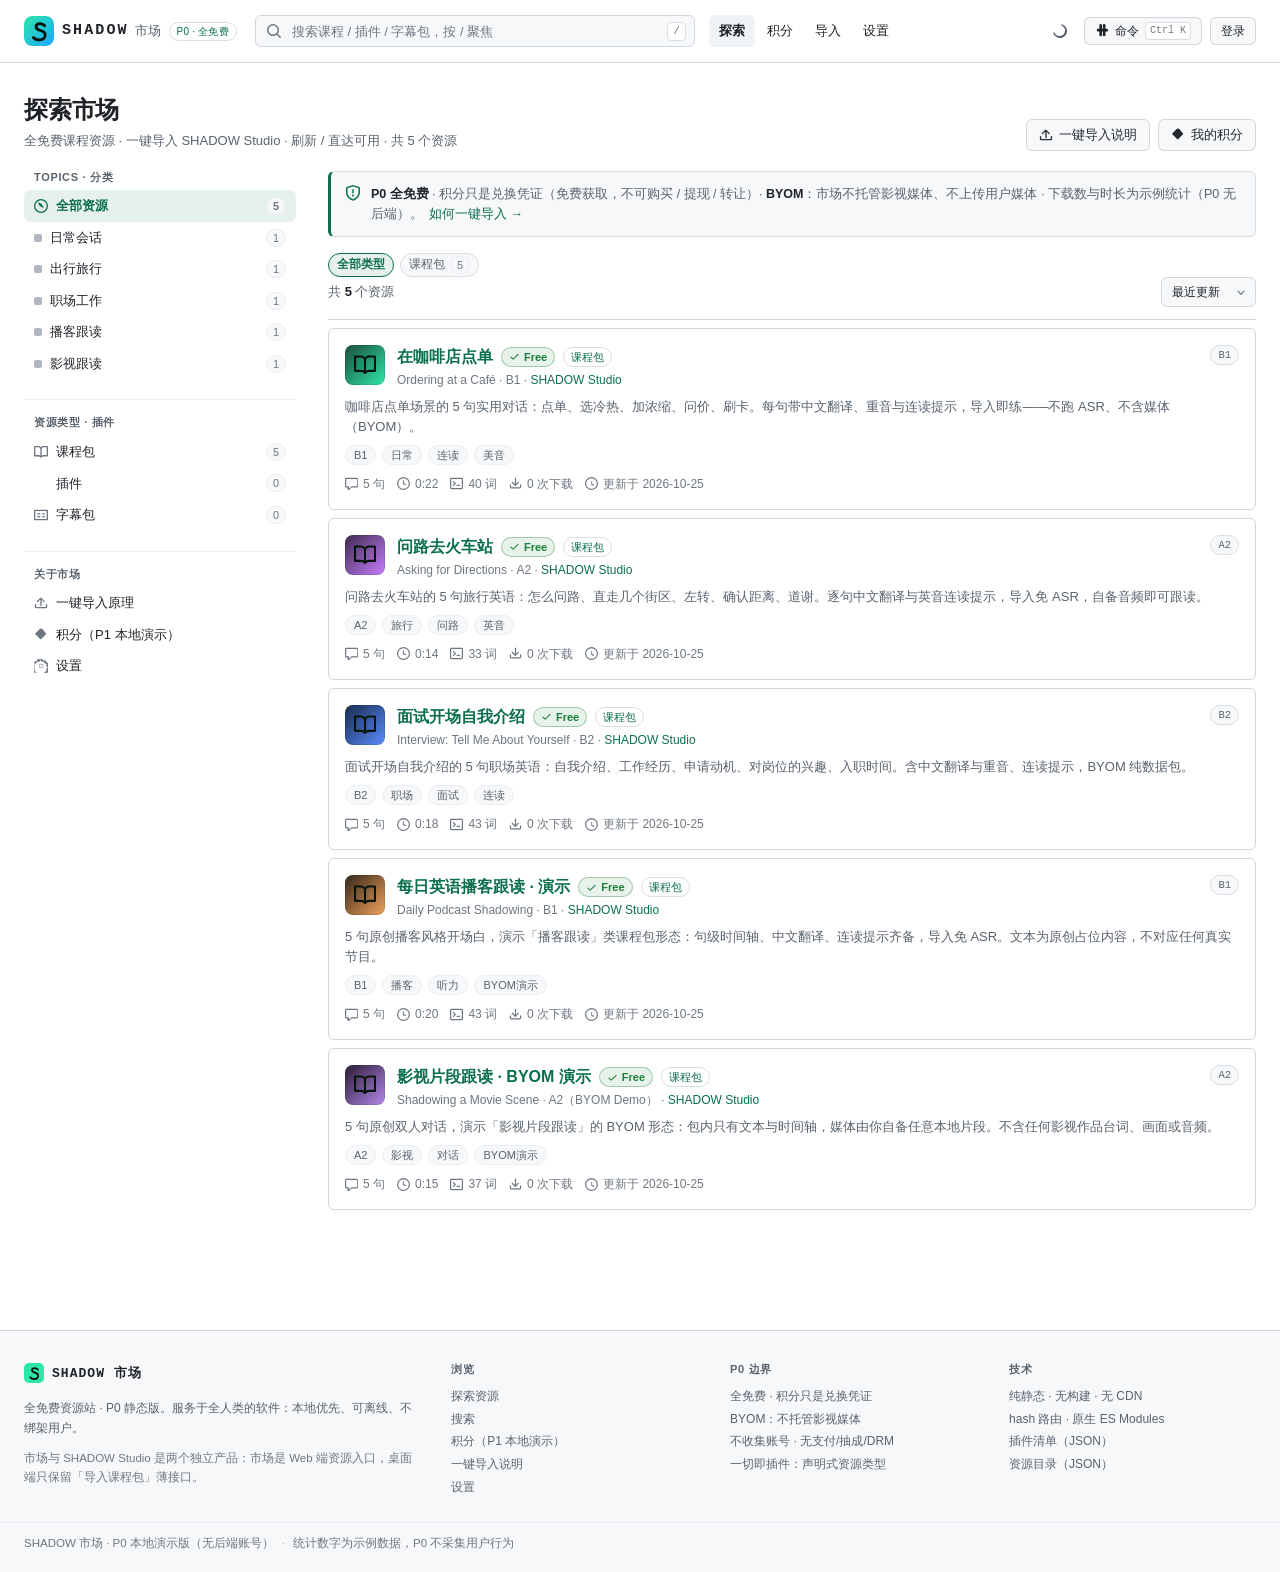
==== market/index.html @ 7a8733ea "chore(market): 从 FOLLOWSPEAK master 6056def 迁移市场 P0 种子（独立仓库初始化）" ====
<!doctype html>
<html lang="zh-CN" data-theme="light" data-theme-pref="system">
<head>
  <meta charset="utf-8" />
  <meta name="viewport" content="width=device-width, initial-scale=1" />
  <title>SHADOW 市场 · 全免费课程资源站</title>
  <meta name="description" content="SHADOW 市场 P0：全免费的影子跟读课程包 / 插件 / 字幕包资源站。浏览、搜索、下载 .shadowcourse，一键导入 SHADOW Studio；BYOM 不含媒体；积分仅作兑换凭证，不可购买。" />
  <meta name="color-scheme" content="light dark" />
  <meta name="theme-color" content="#2EE6A8" />
  <link rel="icon" href="data:image/svg+xml,%3Csvg xmlns='http://www.w3.org/2000/svg' viewBox='0 0 32 32'%3E%3Crect width='32' height='32' rx='8' fill='%230d1117'/%3E%3Cpath d='M22 10.4a6 6 0 0 0-4.7-2.2c-2.6 0-4.5 1.4-4.5 3.4 0 2 1.5 2.8 4.2 3.6 3.3.9 5.6 2.1 5.6 5 0 3.2-2.7 5.3-6.4 5.3-2.6 0-4.8-1-6.2-2.6' stroke='%232EE6A8' stroke-width='3' fill='none' stroke-linecap='round'/%3E%3C/svg%3E" />

  <!-- 主题在首屏绘制前应用，避免闪烁（localStorage 无账号、仅本机） -->
  <script>
    (function () {
      var KEY = 'shadow.market.theme.v1';
      var pref = 'system';
      try { pref = localStorage.getItem(KEY) || 'system'; } catch (e) { /* 隐私模式忽略 */ }
      if (pref !== 'light' && pref !== 'dark' && pref !== 'system') pref = 'system';
      var dark = pref === 'dark' || (pref === 'system' && window.matchMedia && window.matchMedia('(prefers-color-scheme: dark)').matches);
      document.documentElement.dataset.theme = dark ? 'dark' : 'light';
      document.documentElement.dataset.themePref = pref;
    })();
  </script>

  <link rel="stylesheet" href="assets/styles/tokens.css" />
  <link rel="stylesheet" href="assets/styles/app.css" />
</head>
<body>
  <a class="skip-link" href="#main">跳到主内容</a>

  <header class="site-header">
    <div class="header-inner">
      <a class="brand" href="#/" aria-label="SHADOW 市场首页">
        <svg class="brand-mark" width="30" height="30" viewBox="0 0 32 32" aria-hidden="true" focusable="false">
          <defs>
            <linearGradient id="brand-grad" x1="0" y1="0" x2="1" y2="1">
              <stop offset="0" stop-color="#2EE6A8" />
              <stop offset="1" stop-color="#1BA8FF" />
            </linearGradient>
          </defs>
          <rect width="32" height="32" rx="8" fill="url(#brand-grad)" />
          <path d="M22 10.4a6 6 0 0 0-4.7-2.2c-2.6 0-4.5 1.4-4.5 3.4 0 2 1.5 2.8 4.2 3.6 3.3.9 5.6 2.1 5.6 5 0 3.2-2.7 5.3-6.4 5.3-2.6 0-4.8-1-6.2-2.6"
                stroke="#06140D" stroke-width="3" fill="none" stroke-linecap="round" />
        </svg>
        <span class="brand-word">SHADOW</span>
        <span class="brand-sub">市场</span>
        <span class="brand-chip">P0 · 全免费</span>
      </a>

      <form class="header-search" id="header-search-form" role="search" novalidate>
        <svg class="header-search-icon" width="16" height="16" viewBox="0 0 16 16" aria-hidden="true" focusable="false">
          <path fill="currentColor" d="M10.68 11.74a6 6 0 0 1-7.922-8.982 6 6 0 0 1 8.982 7.922l3.04 3.04a.749.749 0 0 1-.326 1.275.749.749 0 0 1-.734-.215ZM11.5 7a4.499 4.499 0 1 0-8.997 0A4.499 4.499 0 0 0 11.5 7Z"/>
        </svg>
        <label class="visually-hidden" for="global-search">搜索资源</label>
        <input id="global-search" class="header-search-input" type="search" name="q" placeholder="搜索课程 / 插件 / 字幕包，按 / 聚焦" autocomplete="off" spellcheck="false" data-testid="search-input" aria-describedby="search-kbd-hint" />
        <kbd class="header-search-kbd" id="search-kbd-hint">/</kbd>
      </form>

      <nav class="header-nav" aria-label="主导航">
        <a class="header-nav-link" href="#/" data-nav="home">探索</a>
        <a class="header-nav-link" href="#/points" data-nav="points">积分</a>
        <a class="header-nav-link" href="#/import" data-nav="import">导入</a>
        <a class="header-nav-link" href="#/settings" data-nav="settings">设置</a>
      </nav>

      <div class="header-actions">
        <button class="icon-btn" id="theme-toggle" type="button" title="切换深浅色外观" aria-label="切换深浅色外观" data-testid="theme-toggle"></button>
        <button class="btn btn-sm btn-command" id="open-palette" type="button" title="命令面板 (Ctrl+K)" aria-label="打开命令面板">
          <svg width="14" height="14" viewBox="0 0 16 16" aria-hidden="true" focusable="false"><path fill="currentColor" d="M6.5 0a1.5 1.5 0 0 1 1.5 1.5v4h1v-4A1.5 1.5 0 0 1 10.5 0 1.5 1.5 0 0 1 12 1.5v4h1.5a1.5 1.5 0 0 1 0 3H12v4a1.5 1.5 0 0 1-3 0v-4H8v4a1.5 1.5 0 0 1-3 0v-4H3.5a1.5 1.5 0 0 1 0-3H5v-4A1.5 1.5 0 0 1 6.5 0Z"/></svg>
          <span class="btn-command-label">命令</span>
          <kbd class="btn-kbd">Ctrl K</kbd>
        </button>
        <button class="btn btn-sm btn-login" id="login-btn" type="button" title="P1 将支持账户；当前为匿名设备本地演示">登录</button>
      </div>
    </div>
  </header>

  <div class="global-banner" id="global-banner" role="status" hidden></div>

  <main class="main" id="main" tabindex="-1">
    <div class="view" id="view" aria-live="polite" aria-busy="false"></div>
  </main>

  <footer class="site-footer">
    <div class="footer-inner">
      <div class="footer-brand">
        <a class="footer-brandline" href="#/">
          <svg width="20" height="20" viewBox="0 0 32 32" aria-hidden="true" focusable="false">
            <rect width="32" height="32" rx="8" fill="#2EE6A8" />
            <path d="M22 10.4a6 6 0 0 0-4.7-2.2c-2.6 0-4.5 1.4-4.5 3.4 0 2 1.5 2.8 4.2 3.6 3.3.9 5.6 2.1 5.6 5 0 3.2-2.7 5.3-6.4 5.3-2.6 0-4.8-1-6.2-2.6" stroke="#06140D" stroke-width="3" fill="none" stroke-linecap="round" />
          </svg>
          <span>SHADOW 市场</span>
        </a>
        <p class="footer-note">全免费资源站 · P0 静态版。服务于全人类的软件：本地优先、可离线、不绑架用户。</p>
        <p class="footer-note footer-note-dim">市场与 SHADOW Studio 是两个独立产品：市场是 Web 端资源入口，桌面端只保留「导入课程包」薄接口。</p>
      </div>
      <nav class="footer-col" aria-label="站内链接">
        <h2 class="footer-title">浏览</h2>
        <a href="#/">探索资源</a>
        <a href="#/search?q=">搜索</a>
        <a href="#/points">积分（P1 本地演示）</a>
        <a href="#/import">一键导入说明</a>
        <a href="#/settings">设置</a>
      </nav>
      <div class="footer-col">
        <h2 class="footer-title">P0 边界</h2>
        <span>全免费 · 积分只是兑换凭证</span>
        <span>BYOM：不托管影视媒体</span>
        <span>不收集账号 · 无支付/抽成/DRM</span>
        <span>一切即插件：声明式资源类型</span>
      </div>
      <div class="footer-col">
        <h2 class="footer-title">技术</h2>
        <span>纯静态 · 无构建 · 无 CDN</span>
        <span>hash 路由 · 原生 ES Modules</span>
        <a href="plugins/index.json">插件清单（JSON）</a>
        <a href="data/catalog.json">资源目录（JSON）</a>
      </div>
    </div>
    <div class="footer-bottom">
      <span>SHADOW 市场 · P0 本地演示版（无后端账号）</span>
      <span class="footer-sep">·</span>
      <span>统计数字为示例数据，P0 不采集用户行为</span>
    </div>
  </footer>

  <div class="toast-region" id="toast-region" aria-live="polite" aria-atomic="false"></div>
  <div id="palette-root"></div>
  <div id="modal-root"></div>

  <noscript>
    <div class="noscript">SHADOW 市场需要 JavaScript 才能浏览资源。请启用 JavaScript，或用 <code>node market/serve.mjs</code> 本地启动后访问。</div>
  </noscript>

  <script type="module" src="assets/js/app.js"></script>
</body>
</html>
---- market/assets/styles/tokens.css ----
/* ==========================================================================
   SHADOW 市场 · Design Tokens
   学习 GitHub 的网页设计逻辑（信息架构 / 中性色阶 / 边框分层 / 14px 基准），
   品牌强调色延续 SHADOW 青绿（#2EE6A8），用 --brand 只在标识/高亮点缀出现，
   正文链接与按钮用可读性更高的 --accent（浅色主题加深、深色主题提亮）。
   ========================================================================== */

:root {
  color-scheme: light;

  /* 品牌 */
  --brand: #2EE6A8;
  --brand-deep: #17a97c;
  --brand-soft: rgba(46, 230, 168, 0.14);
  --accent: #0b6e4f;
  --accent-strong: #08583f;
  --accent-fg: #ffffff;
  --accent-muted: rgba(11, 110, 79, 0.1);

  /* 中性色阶（GitHub 式分层：canvas → subtle → surface → border） */
  --canvas: #ffffff;
  --canvas-subtle: #f6f8fa;
  --canvas-inset: #f0f3f6;
  --surface: #ffffff;
  --surface-2: #f6f8fa;
  --surface-hover: #eef1f4;
  --overlay: rgba(31, 35, 40, 0.48);

  --border: #d0d7de;
  --border-muted: #d8dee4;
  --border-subtle: #eaeef2;
  --border-strong: #afb8c1;

  --fg: #1f2328;
  --fg-muted: #59636e;
  --fg-subtle: #6e7781;
  --fg-on-emphasis: #ffffff;
  --fg-inverse: #ffffff;

  /* 语义色 */
  --success: #1a7f37;
  --success-soft: rgba(26, 127, 55, 0.1);
  --danger: #cf222e;
  --danger-soft: rgba(207, 34, 46, 0.08);
  --danger-border: rgba(207, 34, 46, 0.4);
  --attention: #9a6700;
  --attention-soft: #fff8c5;
  --info: #0969da;
  --info-soft: rgba(9, 105, 218, 0.08);

  /* 强调按钮（浅色主题用深绿底白字，保证 4.5:1 对比度） */
  --btn-primary-bg: #117a58;
  --btn-primary-bg-hover: #0b6347;
  --btn-primary-fg: #ffffff;
  --btn-bg: #f6f8fa;
  --btn-bg-hover: #eef1f4;
  --btn-fg: #24292f;
  --btn-border: rgba(31, 35, 40, 0.15);
  --btn-danger-bg: #cf222e;
  --btn-danger-hover: #a40e26;

  /* 排版 */
  --font-sans: -apple-system, BlinkMacSystemFont, "Segoe UI", "Noto Sans SC", "PingFang SC", "Hiragino Sans GB", "Microsoft YaHei", "Helvetica Neue", Arial, sans-serif;
  --font-mono: "Cascadia Mono", "SFMono-Regular", "SF Mono", Consolas, "Liberation Mono", Menlo, "Noto Sans Mono CJK SC", monospace;
  --font-size-base: 14px;
  --font-size-small: 12px;
  --font-size-xs: 11px;
  --font-size-h1: 26px;
  --font-size-h2: 20px;
  --font-size-h3: 16px;
  --line-height: 1.5;
  --line-height-relaxed: 1.65;

  /* 间距 / 圆角 / 阴影 */
  --space-1: 4px;
  --space-2: 8px;
  --space-3: 12px;
  --space-4: 16px;
  --space-5: 24px;
  --space-6: 32px;
  --space-7: 48px;
  --radius-sm: 4px;
  --radius: 6px;
  --radius-lg: 10px;
  --radius-pill: 999px;
  --shadow-sm: 0 1px 0 rgba(31, 35, 40, 0.04);
  --shadow-card: 0 1px 0 rgba(31, 35, 40, 0.04);
  --shadow-pop: 0 8px 24px rgba(66, 74, 83, 0.16), 0 1px 2px rgba(31, 35, 40, 0.12);
  --shadow-modal: 0 16px 48px rgba(31, 35, 40, 0.28);

  /* 布局 */
  --container: 1280px;
  --header-h: 62px;
  --sidebar-w: 272px;
  --aside-w: 296px;
  --focus-ring: 0 0 0 3px rgba(46, 230, 168, 0.42);
  --focus-ring-accent: 0 0 0 3px rgba(11, 110, 79, 0.25);
  --transition: 120ms ease;
  --z-header: 30;
  --z-toast: 80;
  --z-modal: 90;
  --z-palette: 100;
}

:root[data-theme="dark"] {
  color-scheme: dark;

  --brand: #2EE6A8;
  --brand-deep: #48f0b8;
  --brand-soft: rgba(46, 230, 168, 0.16);
  --accent: #2EE6A8;
  --accent-strong: #7bf2ca;
  --accent-fg: #06140d;
  --accent-muted: rgba(46, 230, 168, 0.1);

  --canvas: #0d1117;
  --canvas-subtle: #010409;
  --canvas-inset: #010409;
  --surface: #161b22;
  --surface-2: #1c2128;
  --surface-hover: #21262d;
  --overlay: rgba(1, 4, 9, 0.72);

  --border: #30363d;
  --border-muted: #3d444d;
  --border-subtle: #21262d;
  --border-strong: #6e7681;

  --fg: #e6edf3;
  --fg-muted: #9198a1;
  --fg-subtle: #7d8590;
  --fg-on-emphasis: #ffffff;

  --success: #3fb950;
  --success-soft: rgba(63, 185, 80, 0.12);
  --danger: #f85149;
  --danger-soft: rgba(248, 81, 73, 0.1);
  --danger-border: rgba(248, 81, 73, 0.4);
  --attention: #d29922;
  --attention-soft: rgba(187, 128, 9, 0.12);
  --info: #58a6ff;
  --info-soft: rgba(56, 139, 253, 0.12);

  --btn-primary-bg: #2EE6A8;
  --btn-primary-bg-hover: #6df0c6;
  --btn-primary-fg: #06140d;
  --btn-bg: #21262d;
  --btn-bg-hover: #30363d;
  --btn-fg: #e6edf3;
  --btn-border: rgba(240, 246, 252, 0.1);
  --btn-danger-bg: #da3633;
  --btn-danger-hover: #f85149;

  --shadow-card: 0 0 0 0 transparent;
  --shadow-pop: 0 8px 24px rgba(1, 4, 9, 0.7), 0 0 0 1px rgba(48, 54, 61, 0.6);
  --shadow-modal: 0 16px 56px rgba(1, 4, 9, 0.85), 0 0 0 1px #30363d;
  --focus-ring: 0 0 0 3px rgba(46, 230, 168, 0.35);
  --focus-ring-accent: 0 0 0 3px rgba(46, 230, 168, 0.3);
}

@media (prefers-reduced-motion: reduce) {
  :root { --transition: 0ms; }
}
---- market/assets/styles/app.css ----
/* ==========================================================================
   SHADOW 市场 · 应用样式
   信息架构参考 GitHub：中性色分层、细边框、14px 基准、列表式资源卡、
   详情页 Tabs + About 侧栏、设置页左侧分组导航、命令面板、深浅色。
   品牌青绿（--brand）只做标识与高亮点缀，正文强调色用 --accent 保证对比度。
   ========================================================================== */

/* ---------- 基础 ---------- */
*, *::before, *::after { box-sizing: border-box; }

html { -webkit-text-size-adjust: 100%; }

body {
  margin: 0;
  background: var(--canvas);
  color: var(--fg);
  font-family: var(--font-sans);
  font-size: var(--font-size-base);
  line-height: var(--line-height);
  -webkit-font-smoothing: antialiased;
  text-rendering: optimizeLegibility;
  min-height: 100vh;
  display: flex;
  flex-direction: column;
}

h1, h2, h3, h4, h5, h6 { margin: 0; font-weight: 600; line-height: 1.25; }
p { margin: 0; }
ul, ol { margin: 0; }
a { color: var(--accent); text-decoration: none; }
a:hover { text-decoration: underline; }
button, input, select, textarea { font-family: inherit; font-size: inherit; color: inherit; }
button { cursor: pointer; }
img, svg { vertical-align: middle; }
code, pre, kbd, samp { font-family: var(--font-mono); }
hr { border: 0; border-top: 1px solid var(--border); margin: 24px 0; }

:focus-visible {
  outline: 2px solid var(--accent);
  outline-offset: 2px;
  border-radius: 2px;
}
::selection { background: var(--brand-soft); color: var(--fg); }

.visually-hidden {
  position: absolute !important;
  width: 1px; height: 1px;
  padding: 0; margin: -1px;
  overflow: hidden; clip: rect(0 0 0 0);
  white-space: nowrap; border: 0;
}

.skip-link {
  position: fixed;
  left: 12px;
  top: -48px;
  z-index: 200;
  padding: 8px 14px;
  border-radius: var(--radius);
  background: var(--accent);
  color: var(--accent-fg);
  font-size: 13px;
  font-weight: 600;
  transition: top var(--transition);
}
.skip-link:focus { top: 10px; text-decoration: none; }

.mono { font-family: var(--font-mono); }
.muted { color: var(--fg-muted); }
.subtle { color: var(--fg-subtle); }
.nowrap { white-space: nowrap; }
.break { overflow-wrap: anywhere; }
.row { display: flex; align-items: center; gap: 8px; flex-wrap: wrap; }
.spacer { flex: 1 1 auto; }
.stack { display: flex; flex-direction: column; gap: var(--space-3); }
.hidden { display: none !important; }

.kbd {
  display: inline-block;
  min-width: 18px;
  padding: 0 5px;
  border: 1px solid var(--border-muted);
  border-bottom-width: 2px;
  border-radius: var(--radius-sm);
  background: var(--surface-2);
  color: var(--fg-muted);
  font-family: var(--font-mono);
  font-size: 11px;
  line-height: 18px;
  text-align: center;
}

.icon { display: inline-flex; flex: 0 0 auto; }
.icon svg { display: block; }

/* ---------- 顶部导航 ---------- */
.site-header {
  position: sticky;
  top: 0;
  z-index: var(--z-header);
  background: var(--canvas);
  border-bottom: 1px solid var(--border);
}

.header-inner {
  max-width: var(--container);
  margin: 0 auto;
  padding: 0 24px;
  height: var(--header-h);
  display: flex;
  align-items: center;
  gap: 14px;
  min-width: 0;
}

.brand {
  display: flex;
  align-items: center;
  gap: 8px;
  flex: 0 0 auto;
  color: var(--fg);
  text-decoration: none;
  border-radius: var(--radius);
  padding: 4px;
  margin-left: -4px;
}
.brand:hover { text-decoration: none; background: var(--surface-hover); }
.brand-mark { display: block; border-radius: 8px; }
.brand-word {
  font-family: var(--font-mono);
  font-size: 15px;
  font-weight: 700;
  letter-spacing: 0.14em;
}
.brand-sub { font-size: 13px; color: var(--fg-muted); margin-left: -2px; }
.brand-chip {
  font-size: 10px;
  font-weight: 500;
  letter-spacing: 0.02em;
  color: var(--accent);
  border: 1px solid var(--border-muted);
  border-radius: var(--radius-pill);
  padding: 1px 7px;
  white-space: nowrap;
}

.header-search {
  flex: 1 1 300px;
  min-width: 0;
  max-width: 440px;
  display: flex;
  align-items: center;
  gap: 8px;
  height: 32px;
  padding: 0 8px 0 10px;
  border: 1px solid var(--border);
  border-radius: var(--radius);
  background: var(--surface-2);
  transition: border-color var(--transition), background var(--transition), box-shadow var(--transition);
}
.header-search:focus-within {
  border-color: var(--accent);
  background: var(--surface);
  box-shadow: var(--focus-ring-accent);
}
.header-search-icon { color: var(--fg-subtle); flex: 0 0 auto; }
.header-search-input {
  flex: 1 1 auto;
  min-width: 0;
  height: 100%;
  border: 0;
  background: transparent;
  font-size: 13px;
  outline: none;
}
.header-search-input::placeholder { color: var(--fg-subtle); }
.header-search-input::-webkit-search-cancel-button { cursor: pointer; }
.header-search-kbd {
  flex: 0 0 auto;
  border: 1px solid var(--border-muted);
  border-radius: var(--radius-sm);
  padding: 0 5px;
  font-family: var(--font-mono);
  font-size: 10.5px;
  line-height: 17px;
  color: var(--fg-subtle);
  background: var(--surface);
}

.header-nav { display: flex; align-items: center; gap: 2px; flex: 0 0 auto; }
.header-nav-link {
  padding: 6px 10px;
  border-radius: var(--radius);
  font-size: 13px;
  font-weight: 500;
  color: var(--fg);
  text-decoration: none;
  white-space: nowrap;
}
.header-nav-link:hover { background: var(--surface-hover); text-decoration: none; }
.header-nav-link[aria-current="page"] { background: var(--canvas-inset); font-weight: 600; }

.header-actions { display: flex; align-items: center; gap: 8px; margin-left: auto; flex: 0 0 auto; }

.icon-btn {
  display: inline-flex;
  align-items: center;
  justify-content: center;
  width: 32px;
  height: 32px;
  border: 1px solid transparent;
  border-radius: var(--radius);
  background: transparent;
  color: var(--fg-muted);
  transition: background var(--transition), color var(--transition);
}
.icon-btn:hover { background: var(--surface-hover); color: var(--fg); }
.icon-btn[aria-pressed="true"] { color: var(--accent); }

.btn {
  display: inline-flex;
  align-items: center;
  justify-content: center;
  gap: 6px;
  height: 32px;
  padding: 0 12px;
  border: 1px solid var(--btn-border);
  border-radius: var(--radius);
  background: var(--btn-bg);
  color: var(--btn-fg);
  font-size: 13px;
  font-weight: 500;
  line-height: 1;
  text-decoration: none;
  white-space: nowrap;
  transition: background var(--transition), border-color var(--transition), color var(--transition), opacity var(--transition);
  user-select: none;
}
.btn:hover { background: var(--btn-bg-hover); text-decoration: none; }
.btn:active { transform: translateY(0.5px); }
.btn:disabled { opacity: 0.55; cursor: not-allowed; }
.btn svg { flex: 0 0 auto; }

.btn-primary {
  background: var(--btn-primary-bg);
  border-color: transparent;
  color: var(--btn-primary-fg);
  font-weight: 600;
}
.btn-primary:hover { background: var(--btn-primary-bg-hover); }
.btn-danger { background: var(--btn-danger-bg); border-color: transparent; color: #ffffff; font-weight: 600; }
.btn-danger:hover { background: var(--btn-danger-hover); }
.btn-ghost { background: transparent; border-color: transparent; color: var(--accent); }
.btn-ghost:hover { background: var(--accent-muted); }
.btn-sm { height: 28px; padding: 0 10px; font-size: 12px; }
.btn-lg { height: 38px; padding: 0 16px; font-size: 14px; }
.btn-block { width: 100%; }
.btn[aria-busy="true"] { opacity: 0.85; cursor: progress; }
.btn .spinner { width: 13px; height: 13px; border: 2px solid currentColor; border-right-color: transparent; border-radius: 50%; animation: spin 0.7s linear infinite; }
.btn-command { color: var(--fg); }
.btn-kbd {
  border: 1px solid var(--border-muted);
  border-radius: var(--radius-sm);
  padding: 0 4px;
  font-family: var(--font-mono);
  font-size: 10px;
  line-height: 16px;
  color: var(--fg-subtle);
  background: var(--surface);
}
.btn-login { color: var(--fg); }

/* ---------- 全局横幅 ---------- */
.global-banner {
  padding: 8px 24px;
  font-size: 12.5px;
  line-height: 1.5;
  text-align: center;
  color: var(--attention);
  background: var(--attention-soft);
  border-bottom: 1px solid var(--border-subtle);
}
.global-banner strong { font-weight: 600; }
.global-banner code {
  font-size: 11.5px;
  padding: 1px 5px;
  border-radius: var(--radius-sm);
  background: rgba(154, 103, 0, 0.12);
}
.global-banner .banner-action {
  margin-left: 8px;
  border: 1px solid currentColor;
  border-radius: var(--radius-sm);
  background: transparent;
  color: inherit;
  font-size: 11.5px;
  padding: 1px 8px;
}

/* ---------- 主区域 / 容器 ---------- */
.main {
  flex: 1 0 auto;
  width: 100%;
  max-width: var(--container);
  margin: 0 auto;
  padding: 32px 24px 72px;
  min-width: 0;
  outline: none;
}
.view { min-width: 0; }
.view[aria-busy="true"] { cursor: progress; }

.page-head {
  display: flex;
  align-items: flex-end;
  justify-content: space-between;
  gap: 16px;
  flex-wrap: wrap;
  margin-bottom: 20px;
}
.page-title { font-size: 24px; font-weight: 600; letter-spacing: -0.01em; }
.page-title .page-title-count { color: var(--fg-subtle); font-weight: 400; font-size: 15px; margin-left: 8px; }
.page-sub { margin-top: 6px; color: var(--fg-muted); font-size: 13px; max-width: 720px; }
.page-head-actions { display: flex; align-items: center; gap: 8px; flex-wrap: wrap; }

/* ---------- Explore 布局 ---------- */
.explore-grid {
  display: grid;
  grid-template-columns: var(--sidebar-w) minmax(0, 1fr);
  gap: 32px;
  align-items: start;
}
.side-nav { position: sticky; top: calc(var(--header-h) + 20px); min-width: 0; }
.side-group + .side-group { margin-top: 20px; padding-top: 16px; border-top: 1px solid var(--border-subtle); }
.side-title {
  font-size: 11px;
  font-weight: 600;
  letter-spacing: 0.06em;
  text-transform: uppercase;
  color: var(--fg-muted);
  margin: 0 0 6px;
  padding: 0 10px;
}
.side-link {
  display: flex;
  align-items: center;
  gap: 8px;
  padding: 6px 10px;
  border-radius: var(--radius);
  font-size: 13px;
  color: var(--fg);
  text-decoration: none;
  border: 0;
  background: transparent;
  width: 100%;
  text-align: left;
}
.side-link:hover { background: var(--surface-hover); text-decoration: none; }
.side-link[aria-current="page"] { background: var(--accent-muted); color: var(--accent); font-weight: 600; }
.side-link .side-dot { width: 8px; height: 8px; border-radius: 2px; flex: 0 0 auto; }
.side-link .side-icon { color: var(--fg-subtle); display: inline-flex; }
.side-link[aria-current="page"] .side-icon { color: var(--accent); }
.side-count {
  margin-left: auto;
  font-size: 11px;
  color: var(--fg-subtle);
  font-variant-numeric: tabular-nums;
  background: var(--surface-2);
  border: 1px solid var(--border-subtle);
  border-radius: var(--radius-pill);
  padding: 0 6px;
  line-height: 16px;
}

.explore-main { min-width: 0; }

.list-toolbar {
  display: flex;
  align-items: center;
  gap: 12px;
  flex-wrap: wrap;
  padding: 0 0 12px;
  border-bottom: 1px solid var(--border);
  margin-bottom: 4px;
}
.toolbar-count { font-size: 13px; color: var(--fg-muted); }
.toolbar-count strong { color: var(--fg); font-weight: 600; }
.toolbar-spacer { flex: 1 1 auto; }
.chip-list { display: flex; flex-wrap: wrap; gap: 6px; align-items: center; }
.chip {
  display: inline-flex;
  align-items: center;
  gap: 5px;
  height: 24px;
  padding: 0 8px;
  border: 1px solid var(--border-muted);
  border-radius: var(--radius-pill);
  background: var(--surface-2);
  color: var(--fg-muted);
  font-size: 11.5px;
  text-decoration: none;
  white-space: nowrap;
}
.chip:hover { background: var(--surface-hover); color: var(--fg); text-decoration: none; }
.chip[data-active="true"] { border-color: var(--accent); color: var(--accent); background: var(--accent-muted); font-weight: 600; }
.chip .chip-x { display: inline-flex; opacity: 0.7; }
.chip .chip-x:hover { opacity: 1; }
.chip-muted { border-style: dashed; }

.sort-select {
  height: 30px;
  padding: 0 28px 0 10px;
  border: 1px solid var(--border);
  border-radius: var(--radius);
  background: var(--surface-2) url("data:image/svg+xml,%3Csvg xmlns='http://www.w3.org/2000/svg' width='12' height='12' viewBox='0 0 16 16'%3E%3Cpath fill='%236e7781' d='M4.427 6.427 8 10l3.573-3.573a.75.75 0 1 1 1.06 1.06l-4.103 4.103a.75.75 0 0 1-1.06 0L3.367 7.487a.75.75 0 1 1 1.06-1.06Z'/%3E%3C/svg%3E") no-repeat right 8px center;
  font-size: 12px;
  color: var(--fg);
  appearance: none;
  cursor: pointer;
}

.res-list { display: flex; flex-direction: column; gap: 8px; margin-top: 8px; }
.res-list[data-view="grid"] { display: grid; grid-template-columns: repeat(auto-fill, minmax(300px, 1fr)); gap: 12px; }

.res-card {
  position: relative;
  display: flex;
  flex-direction: column;
  gap: 8px;
  min-width: 0;
  padding: 16px;
  border: 1px solid var(--border);
  border-radius: var(--radius);
  background: var(--surface);
  transition: border-color var(--transition), box-shadow var(--transition);
}
.res-card:hover { border-color: var(--border-strong); }
.res-card:focus-within { border-color: var(--accent); box-shadow: 0 0 0 1px var(--accent); }
.res-card-head { display: flex; align-items: flex-start; gap: 12px; min-width: 0; }
.res-icon {
  width: 40px;
  height: 40px;
  flex: 0 0 auto;
  border-radius: 8px;
  display: grid;
  place-items: center;
  color: #06140d;
  box-shadow: inset 0 0 0 1px rgba(6, 20, 13, 0.12);
}
.res-icon svg { width: 22px; height: 22px; }
.res-head-text { min-width: 0; flex: 1 1 auto; }
.res-title-row { display: flex; align-items: center; gap: 8px; flex-wrap: wrap; min-width: 0; }
.res-title {
  font-size: 16px;
  font-weight: 600;
  color: var(--accent);
  text-decoration: none;
  overflow-wrap: anywhere;
}
.res-title:hover { text-decoration: underline; }
.res-sub { margin-top: 2px; font-size: 12px; color: var(--fg-subtle); overflow-wrap: anywhere; }
.res-desc {
  color: var(--fg-muted);
  font-size: 13px;
  line-height: 1.55;
  overflow-wrap: anywhere;
  display: -webkit-box;
  -webkit-line-clamp: 2;
  -webkit-box-orient: vertical;
  overflow: hidden;
}
.res-meta-row {
  display: flex;
  align-items: center;
  gap: 12px;
  flex-wrap: wrap;
  margin-top: 2px;
  font-size: 12px;
  color: var(--fg-subtle);
}
.res-meta { display: inline-flex; align-items: center; gap: 5px; white-space: nowrap; }
.res-meta svg { color: var(--fg-subtle); }
.res-tags { display: flex; flex-wrap: wrap; gap: 6px; min-width: 0; }
.tag {
  display: inline-flex;
  align-items: center;
  height: 20px;
  padding: 0 8px;
  border-radius: var(--radius-pill);
  background: var(--accent-muted);
  color: var(--accent);
  font-size: 11px;
  line-height: 20px;
  text-decoration: none;
  white-space: nowrap;
}
.tag:hover { text-decoration: underline; }
.tag-plain { background: var(--surface-2); color: var(--fg-muted); border: 1px solid var(--border-subtle); }
.tag-plain:hover { text-decoration: none; color: var(--fg); }

.badge {
  display: inline-flex;
  align-items: center;
  gap: 4px;
  height: 20px;
  padding: 0 7px;
  border-radius: var(--radius-pill);
  border: 1px solid var(--border-muted);
  background: var(--surface-2);
  color: var(--fg-muted);
  font-size: 11px;
  font-weight: 500;
  line-height: 18px;
  white-space: nowrap;
  text-decoration: none;
}
.badge-free { border-color: rgba(26, 127, 55, 0.35); background: var(--success-soft); color: var(--success); font-weight: 600; }
.badge-points { border-color: var(--attention); background: var(--attention-soft); color: var(--attention); font-weight: 600; }
.badge-level { font-family: var(--font-mono); font-size: 10.5px; }
.badge-type { color: var(--accent); border-color: var(--border-muted); background: var(--canvas); }
.badge-official { color: var(--accent); border-color: var(--accent); background: var(--accent-muted); }
.badge-demo { border-color: var(--danger-border); background: var(--danger-soft); color: var(--danger); font-weight: 600; }

.res-card-hint { font-size: 11px; color: var(--fg-subtle); }

/* ---------- 骨架屏 / 空状态 / 错误态 ---------- */
@keyframes sk-wave { 0% { background-position: 100% 50%; } 100% { background-position: 0 50%; } }
.sk {
  background: linear-gradient(90deg, var(--surface-2) 25%, var(--surface-hover) 37%, var(--surface-2) 63%);
  background-size: 400% 100%;
  animation: sk-wave 1.4s ease infinite;
  border-radius: var(--radius-sm);
}
.sk-line { height: 12px; margin: 6px 0; }
.sk-card { border: 1px solid var(--border-subtle); border-radius: var(--radius); padding: 16px; display: flex; flex-direction: column; gap: 10px; }
.sk-title { height: 18px; width: 45%; }
.sk-sub { height: 12px; width: 30%; }
.sk-text { height: 12px; width: 92%; }
.sk-text.short { width: 60%; }
.sk-meta { height: 20px; width: 40%; }
.sk-icon { width: 40px; height: 40px; border-radius: 8px; flex: 0 0 auto; }

.state-box {
  border: 1px dashed var(--border-strong);
  border-radius: var(--radius-lg);
  background: var(--surface-2);
  padding: 40px 24px;
  text-align: center;
}
.state-icon {
  width: 46px;
  height: 46px;
  margin: 0 auto 14px;
  border-radius: 12px;
  display: grid;
  place-items: center;
  background: var(--accent-muted);
  color: var(--accent);
}
.state-title { font-size: 16px; font-weight: 600; }
.state-desc { margin-top: 6px; color: var(--fg-muted); font-size: 13px; max-width: 560px; margin-left: auto; margin-right: auto; line-height: 1.6; }
.state-actions { margin-top: 16px; display: flex; gap: 8px; justify-content: center; flex-wrap: wrap; }
.state-detail {
  margin-top: 12px;
  display: inline-block;
  max-width: 100%;
  padding: 8px 10px;
  border-radius: var(--radius);
  background: var(--canvas-inset);
  border: 1px solid var(--border-subtle);
  font-family: var(--font-mono);
  font-size: 11.5px;
  color: var(--fg-subtle);
  text-align: left;
  overflow-wrap: anywhere;
}
.state-inline {
  border: 1px solid var(--danger-border);
  background: var(--danger-soft);
  color: var(--fg);
  border-radius: var(--radius);
  padding: 12px 14px;
  font-size: 13px;
  display: flex;
  gap: 10px;
  align-items: flex-start;
}
.state-inline .state-inline-icon { color: var(--danger); flex: 0 0 auto; margin-top: 1px; }
.state-inline-title { font-weight: 600; }
.state-inline-desc { color: var(--fg-muted); font-size: 12px; margin-top: 2px; overflow-wrap: anywhere; }
.state-inline-actions { margin-top: 8px; display: flex; gap: 8px; flex-wrap: wrap; }

.notice {
  display: flex;
  align-items: flex-start;
  gap: 10px;
  padding: 12px 14px;
  border: 1px solid var(--border-muted);
  border-left: 3px solid var(--accent);
  border-radius: var(--radius);
  background: var(--surface-2);
  color: var(--fg-muted);
  font-size: 12.5px;
  line-height: 1.6;
}
.notice strong { color: var(--fg); }
.notice .notice-icon { color: var(--accent); flex: 0 0 auto; margin-top: 1px; }
.notice-warn { border-left-color: var(--attention); background: var(--attention-soft); color: var(--attention); }
.notice-danger { border-left-color: var(--danger); background: var(--danger-soft); }
.notice code { padding: 1px 5px; border-radius: var(--radius-sm); background: var(--canvas-inset); color: var(--fg); font-size: 11.5px; }

.section-title { font-size: 18px; font-weight: 600; margin: 0 0 4px; }
.section-sub { color: var(--fg-muted); font-size: 13px; margin-bottom: 16px; }
.card {
  border: 1px solid var(--border);
  border-radius: var(--radius);
  background: var(--surface);
  padding: 20px;
}
.card + .card { margin-top: 16px; }
.card-title { font-size: 15px; font-weight: 600; margin: 0 0 4px; }
.card-desc { color: var(--fg-muted); font-size: 12.5px; line-height: 1.6; }

/* ---------- 详情页 ---------- */
.breadcrumb {
  display: flex;
  align-items: center;
  gap: 6px;
  font-size: 12px;
  color: var(--fg-muted);
  flex-wrap: wrap;
  min-width: 0;
}
.breadcrumb a { color: var(--accent); }
.breadcrumb .crumb-sep { color: var(--fg-subtle); }
.breadcrumb .crumb-current { color: var(--fg); font-weight: 500; overflow-wrap: anywhere; }

.repo-head { padding-top: 8px; }
.repo-title-row { display: flex; align-items: flex-start; gap: 14px; margin-top: 10px; min-width: 0; }
.repo-icon {
  width: 48px;
  height: 48px;
  border-radius: 10px;
  display: grid;
  place-items: center;
  flex: 0 0 auto;
  color: #06140d;
  box-shadow: inset 0 0 0 1px rgba(6, 20, 13, 0.12);
}
.repo-icon svg { width: 26px; height: 26px; }
.repo-heading { min-width: 0; }
.repo-title { font-size: 26px; font-weight: 600; letter-spacing: -0.02em; display: flex; align-items: center; gap: 10px; flex-wrap: wrap; overflow-wrap: anywhere; }
.repo-title-badges { display: inline-flex; gap: 6px; flex-wrap: wrap; align-items: center; }
.repo-subtitle { margin-top: 4px; font-size: 15px; color: var(--fg-muted); overflow-wrap: anywhere; }
.repo-description { margin-top: 10px; font-size: 14px; color: var(--fg); max-width: 820px; line-height: 1.6; overflow-wrap: anywhere; }
.repo-actions { display: flex; align-items: center; gap: 8px; flex-wrap: wrap; margin-top: 18px; }
.repo-actions-note { font-size: 12px; color: var(--fg-subtle); }

.tabbar {
  display: flex;
  align-items: stretch;
  gap: 2px;
  margin-top: 24px;
  border-bottom: 1px solid var(--border);
  overflow-x: auto;
  scrollbar-width: none;
}
.tabbar::-webkit-scrollbar { display: none; }
.tab {
  display: inline-flex;
  align-items: center;
  gap: 7px;
  padding: 9px 12px;
  margin-bottom: -1px;
  border: 0;
  border-bottom: 2px solid transparent;
  background: transparent;
  color: var(--fg-muted);
  font-size: 13.5px;
  white-space: nowrap;
  text-decoration: none;
}
.tab:hover { color: var(--fg); border-bottom-color: var(--border-strong); text-decoration: none; }
.tab[aria-selected="true"] { color: var(--fg); border-bottom-color: var(--brand); font-weight: 600; }
.tab .tab-icon { color: var(--fg-subtle); display: inline-flex; }
.tab[aria-selected="true"] .tab-icon { color: var(--accent); }
.tab .tab-count {
  font-size: 11px;
  font-family: var(--font-mono);
  color: var(--fg-subtle);
  background: var(--surface-2);
  border: 1px solid var(--border-subtle);
  border-radius: var(--radius-pill);
  padding: 0 6px;
  line-height: 16px;
}

.detail-grid {
  display: grid;
  grid-template-columns: minmax(0, 1fr) var(--aside-w);
  gap: 32px;
  align-items: start;
  margin-top: 24px;
}
.detail-main { min-width: 0; }
.detail-aside { min-width: 0; position: sticky; top: calc(var(--header-h) + 20px); }
.tab-panel { min-height: 220px; outline: none; }
.tab-panel[hidden] { display: none; }

.panel-toolbar {
  display: flex;
  align-items: center;
  gap: 10px;
  flex-wrap: wrap;
  padding: 12px 0;
  border-bottom: 1px solid var(--border-subtle);
  margin-bottom: 12px;
}
.panel-toolbar-title { font-size: 12px; color: var(--fg-muted); }
.panel-filter {
  height: 28px;
  padding: 0 10px;
  border: 1px solid var(--border);
  border-radius: var(--radius);
  background: var(--surface-2);
  font-size: 12px;
  min-width: 160px;
  flex: 1 1 180px;
  max-width: 280px;
}
.panel-filter:focus { border-color: var(--accent); outline: none; box-shadow: var(--focus-ring-accent); }

.readme-head {
  display: flex;
  align-items: center;
  gap: 8px;
  padding: 8px 0 12px;
  border-bottom: 1px solid var(--border-subtle);
  margin-bottom: 16px;
  color: var(--fg-muted);
  font-size: 12px;
}
.readme-head .mono { color: var(--fg); font-weight: 600; }
.readme-loading { padding: 8px 0; }

/* Markdown（自写安全渲染的样式） */
.md { font-size: 14.5px; line-height: 1.72; color: var(--fg); overflow-wrap: anywhere; }
.md > :first-child { margin-top: 0; }
.md h1, .md h2, .md h3, .md h4 { margin: 26px 0 12px; line-height: 1.3; }
.md h1 { font-size: 24px; padding-bottom: 6px; border-bottom: 1px solid var(--border-subtle); }
.md h2 { font-size: 19px; padding-bottom: 6px; border-bottom: 1px solid var(--border-subtle); }
.md h3 { font-size: 16px; }
.md h4 { font-size: 14px; color: var(--fg-muted); }
.md p { margin: 12px 0; }
.md ul, .md ol { margin: 12px 0; padding-left: 24px; }
.md li { margin: 4px 0; }
.md li > ul, .md li > ol { margin: 4px 0; }
.md blockquote {
  margin: 14px 0;
  padding: 4px 14px;
  border-left: 3px solid var(--border-strong);
  color: var(--fg-muted);
  background: var(--surface-2);
  border-radius: 0 var(--radius) var(--radius) 0;
}
.md code {
  padding: 1.5px 5px;
  border-radius: var(--radius-sm);
  background: var(--canvas-inset);
  border: 1px solid var(--border-subtle);
  font-size: 0.86em;
}
.md pre {
  margin: 14px 0;
  padding: 14px 16px;
  border: 1px solid var(--border);
  border-radius: var(--radius);
  background: var(--canvas-inset);
  overflow-x: auto;
  line-height: 1.55;
}
.md pre code { padding: 0; border: 0; background: transparent; font-size: 12.5px; }
.md a { color: var(--accent); text-decoration: underline; text-underline-offset: 2px; }
.md a:hover { color: var(--accent-strong); }
.md hr { margin: 20px 0; }
.md table { border-collapse: collapse; margin: 14px 0; font-size: 13px; display: block; max-width: 100%; overflow-x: auto; }
.md th, .md td { border: 1px solid var(--border); padding: 6px 12px; text-align: left; }
.md th { background: var(--surface-2); font-weight: 600; }
.md img { max-width: 100%; height: auto; border-radius: var(--radius-sm); }
.md strong { font-weight: 600; }

/* 句子预览 */
.sent-summary { display: flex; gap: 18px; flex-wrap: wrap; font-size: 12px; color: var(--fg-muted); }
.sent-summary b { color: var(--fg); font-variant-numeric: tabular-nums; }
.sent-list { border: 1px solid var(--border); border-radius: var(--radius); overflow: hidden; margin-top: 12px; }
.sent-item {
  display: grid;
  grid-template-columns: 64px minmax(0, 1fr);
  gap: 14px;
  padding: 12px 14px;
  border-bottom: 1px solid var(--border-subtle);
  background: var(--surface);
}
.sent-item:last-child { border-bottom: 0; }
.sent-item:hover { background: var(--surface-2); }
.sent-index { display: flex; flex-direction: column; gap: 4px; align-items: flex-start; }
.sent-time {
  font-family: var(--font-mono);
  font-size: 11px;
  color: var(--accent);
  background: var(--accent-muted);
  border-radius: var(--radius-sm);
  padding: 1px 6px;
  white-space: nowrap;
  font-variant-numeric: tabular-nums;
}
.sent-num { font-family: var(--font-mono); font-size: 10.5px; color: var(--fg-subtle); }
.sent-body { min-width: 0; }
.sent-en { font-size: 15px; font-weight: 500; line-height: 1.5; overflow-wrap: anywhere; }
.sent-en mark { background: var(--brand-soft); color: inherit; border-radius: 2px; padding: 0 1px; }
.sent-zh { margin-top: 3px; color: var(--fg-muted); font-size: 13px; overflow-wrap: anywhere; }
.sent-note {
  margin-top: 6px;
  padding-left: 8px;
  border-left: 2px solid var(--border-muted);
  color: var(--fg-subtle);
  font-size: 12px;
  line-height: 1.55;
}
.sent-note b { color: var(--fg-muted); font-weight: 600; }

/* 文件 / 版本 */
.file-table { width: 100%; border-collapse: collapse; border: 1px solid var(--border); border-radius: var(--radius); overflow: hidden; font-size: 13px; }
.file-table th {
  text-align: left;
  font-size: 11px;
  font-weight: 600;
  letter-spacing: 0.04em;
  text-transform: uppercase;
  color: var(--fg-muted);
  background: var(--surface-2);
  padding: 8px 12px;
  border-bottom: 1px solid var(--border);
}
.file-table td { padding: 9px 12px; border-bottom: 1px solid var(--border-subtle); vertical-align: middle; }
.file-table tr:last-child td { border-bottom: 0; }
.file-table tr:hover td { background: var(--surface-2); }
.file-name { display: inline-flex; align-items: center; gap: 8px; min-width: 0; }
.file-name .file-icon { color: var(--accent); flex: 0 0 auto; }
.file-name code { font-size: 12.5px; overflow-wrap: anywhere; }
.file-size { color: var(--fg-muted); font-family: var(--font-mono); font-size: 11.5px; white-space: nowrap; }
.file-empty { padding: 24px; text-align: center; color: var(--fg-muted); font-size: 13px; }

.version-row {
  display: grid;
  grid-template-columns: 108px minmax(0, 1fr) auto;
  gap: 14px;
  align-items: center;
  padding: 12px 0;
  border-bottom: 1px solid var(--border-subtle);
}
.version-row:last-child { border-bottom: 0; }
.version-tag {
  display: inline-flex;
  align-items: center;
  justify-content: center;
  gap: 4px;
  font-family: var(--font-mono);
  font-size: 12px;
  font-weight: 600;
  color: var(--accent);
  background: var(--accent-muted);
  border: 1px solid var(--border-subtle);
  border-radius: var(--radius-pill);
  padding: 2px 10px;
  justify-self: start;
}
.version-meta { min-width: 0; font-size: 12.5px; color: var(--fg-muted); overflow-wrap: anywhere; }
.version-meta b { color: var(--fg); font-weight: 600; }
.version-date { font-size: 11.5px; color: var(--fg-subtle); white-space: nowrap; font-variant-numeric: tabular-nums; }

/* About 侧栏 */
.aside-card {
  border: 1px solid var(--border);
  border-radius: var(--radius);
  background: var(--surface);
  padding: 16px;
  margin-bottom: 16px;
}
.aside-card:last-child { margin-bottom: 0; }
.aside-title {
  font-size: 11px;
  font-weight: 600;
  letter-spacing: 0.06em;
  text-transform: uppercase;
  color: var(--fg-muted);
  margin: 0 0 10px;
}
.aside-desc { font-size: 13px; color: var(--fg-muted); line-height: 1.6; margin-bottom: 12px; overflow-wrap: anywhere; }
.aside-row { display: flex; gap: 10px; align-items: baseline; padding: 5px 0; font-size: 12.5px; min-width: 0; }
.aside-row .aside-k { flex: 0 0 72px; color: var(--fg-subtle); font-size: 12px; }
.aside-row .aside-v { min-width: 0; color: var(--fg); overflow-wrap: anywhere; }
.aside-row .aside-v a { color: var(--accent); }
.aside-tags { display: flex; flex-wrap: wrap; gap: 6px; margin: 6px 0 12px; }
.stat-grid { display: grid; grid-template-columns: repeat(3, minmax(0, 1fr)); gap: 8px; margin-top: 10px; }
.stat-cell { border: 1px solid var(--border-subtle); background: var(--surface-2); border-radius: var(--radius); padding: 8px 6px; text-align: center; min-width: 0; }
.stat-num { font-size: 17px; font-weight: 600; font-variant-numeric: tabular-nums; line-height: 1.2; }
.stat-label { font-size: 10.5px; color: var(--fg-muted); margin-top: 2px; }
.aside-link { display: inline-flex; align-items: center; gap: 5px; font-size: 12.5px; color: var(--accent); }
.aside-license { font-family: var(--font-mono); font-size: 11.5px; }
.byom-chip { display: inline-flex; align-items: center; gap: 5px; font-size: 11.5px; color: var(--success); background: var(--success-soft); border: 1px solid rgba(26, 127, 55, 0.3); border-radius: var(--radius-pill); padding: 2px 9px; }

/* 详情页顶部数字 */
.repo-metrics { display: flex; align-items: center; gap: 14px; flex-wrap: wrap; margin-top: 10px; font-size: 12px; color: var(--fg-subtle); }
.repo-metrics .res-meta { font-size: 12px; }

/* 作者页 */
.creator-head {
  display: flex;
  align-items: center;
  gap: 20px;
  padding: 24px;
  border: 1px solid var(--border);
  border-radius: var(--radius-lg);
  background: var(--surface);
  flex-wrap: wrap;
}
.avatar {
  border-radius: 50%;
  display: grid;
  place-items: center;
  color: #06140d;
  font-weight: 700;
  flex: 0 0 auto;
  box-shadow: inset 0 0 0 1px rgba(6, 20, 13, 0.14);
  letter-spacing: 0.02em;
}
.avatar-xl { width: 84px; height: 84px; font-size: 28px; }
.avatar-md { width: 40px; height: 40px; font-size: 15px; }
.avatar-sm { width: 22px; height: 22px; font-size: 10px; }
.creator-body { min-width: 0; flex: 1 1 320px; }
.creator-name { font-size: 24px; font-weight: 600; display: flex; align-items: center; gap: 10px; flex-wrap: wrap; }
.creator-handle { font-family: var(--font-mono); font-size: 13px; color: var(--fg-subtle); margin-top: 2px; }
.creator-bio { margin-top: 8px; color: var(--fg-muted); font-size: 13.5px; max-width: 720px; line-height: 1.6; }
.creator-stats { display: flex; gap: 20px; margin-top: 12px; flex-wrap: wrap; }
.creator-stat { font-size: 12.5px; color: var(--fg-muted); }
.creator-stat b { color: var(--fg); font-weight: 600; }
.creator-meta { display: flex; gap: 16px; flex-wrap: wrap; margin-top: 8px; font-size: 12px; color: var(--fg-subtle); }

/* ---------- 设置页 ---------- */
.settings-grid {
  display: grid;
  grid-template-columns: 224px minmax(0, 1fr);
  gap: 40px;
  align-items: start;
}
.settings-nav { position: sticky; top: calc(var(--header-h) + 20px); min-width: 0; }
.settings-nav a {
  display: flex;
  align-items: center;
  gap: 8px;
  padding: 6px 10px;
  border-left: 2px solid transparent;
  border-radius: 0 var(--radius) var(--radius) 0;
  font-size: 13px;
  color: var(--fg);
  text-decoration: none;
}
.settings-nav a:hover { background: var(--surface-hover); text-decoration: none; }
.settings-nav a[aria-current="true"] { border-left-color: var(--brand); background: var(--accent-muted); color: var(--accent); font-weight: 600; }
.settings-nav a .side-icon { color: var(--fg-subtle); display: inline-flex; }
.settings-nav a[aria-current="true"] .side-icon { color: var(--accent); }
.settings-nav .nav-danger { color: var(--danger); }
.settings-nav .nav-danger .side-icon { color: var(--danger); }
.settings-main { min-width: 0; }
.settings-section { margin-bottom: 44px; scroll-margin-top: calc(var(--header-h) + 20px); }
.settings-section:last-child { margin-bottom: 0; }
.settings-section-head { padding-bottom: 10px; border-bottom: 1px solid var(--border); margin-bottom: 4px; }
.settings-section-title { font-size: 20px; font-weight: 600; }
.settings-section-desc { margin-top: 4px; font-size: 12.5px; color: var(--fg-muted); }
.setting-row {
  display: grid;
  grid-template-columns: minmax(0, 1fr) minmax(200px, auto);
  gap: 24px;
  align-items: start;
  padding: 16px 0;
  border-bottom: 1px solid var(--border-subtle);
}
.setting-row:last-child { border-bottom: 0; }
.setting-label { font-size: 13.5px; font-weight: 600; }
.setting-desc { margin-top: 4px; font-size: 12px; color: var(--fg-muted); line-height: 1.55; max-width: 560px; }
.setting-control { display: flex; align-items: center; justify-content: flex-end; gap: 8px; flex-wrap: wrap; min-width: 0; }
.setting-control select,
.setting-control input[type="text"],
.setting-control .field {
  height: 30px;
  padding: 0 10px;
  border: 1px solid var(--border);
  border-radius: var(--radius);
  background: var(--surface-2);
  font-size: 12.5px;
  min-width: 160px;
  max-width: 100%;
}
.setting-control .field-readonly {
  font-family: var(--font-mono);
  font-size: 11.5px;
  color: var(--fg-muted);
  display: inline-flex;
  align-items: center;
  height: 30px;
  padding: 0 10px;
  border: 1px solid var(--border-subtle);
  border-radius: var(--radius);
  background: var(--canvas-inset);
  max-width: 260px;
  overflow: hidden;
  text-overflow: ellipsis;
  white-space: nowrap;
}
.radio-group { display: inline-flex; border: 1px solid var(--border); border-radius: var(--radius); overflow: hidden; }
.radio-group label {
  position: relative;
  display: inline-flex;
  align-items: center;
  gap: 6px;
  padding: 5px 12px;
  font-size: 12.5px;
  color: var(--fg-muted);
  border-right: 1px solid var(--border);
  cursor: pointer;
  background: var(--surface-2);
}
.radio-group label:last-child { border-right: 0; }
.radio-group input { position: absolute; opacity: 0; width: 1px; height: 1px; }
.radio-group label:has(input:checked) { background: var(--accent-muted); color: var(--accent); font-weight: 600; }
.radio-group label:focus-within { outline: 2px solid var(--accent); outline-offset: -2px; }
.switch {
  position: relative;
  width: 40px;
  height: 22px;
  flex: 0 0 auto;
  border-radius: var(--radius-pill);
  border: 1px solid var(--border-strong);
  background: var(--surface-2);
  padding: 0;
  transition: background var(--transition), border-color var(--transition);
}
.switch::after {
  content: "";
  position: absolute;
  left: 2px;
  top: 2px;
  width: 16px;
  height: 16px;
  border-radius: 50%;
  background: var(--fg-subtle);
  transition: transform var(--transition), background var(--transition);
}
.switch[aria-checked="true"] { background: var(--btn-primary-bg); border-color: transparent; }
.switch[aria-checked="true"]::after { transform: translateX(18px); background: var(--btn-primary-fg); }
.switch:focus-visible { outline: 2px solid var(--accent); outline-offset: 2px; }

.danger-zone {
  border: 1px solid var(--danger-border);
  border-radius: var(--radius);
  padding: 16px;
  background: var(--danger-soft);
}
.danger-zone .setting-row { border-bottom-color: var(--danger-border); }
.danger-zone .setting-row:last-child { border-bottom: 0; padding-bottom: 0; }
.danger-zone .setting-row:first-child { padding-top: 0; }
.input-inline { display: flex; align-items: center; gap: 6px; flex-wrap: wrap; justify-content: flex-end; }

/* ---------- 积分页 ---------- */
.demo-banner {
  display: flex;
  align-items: flex-start;
  gap: 10px;
  padding: 12px 14px;
  border-radius: var(--radius);
  border: 1px solid var(--attention);
  background: var(--attention-soft);
  color: var(--attention);
  font-size: 12.5px;
  line-height: 1.6;
  margin-bottom: 20px;
}
.demo-banner strong { font-weight: 700; }
.demo-banner .demo-icon { flex: 0 0 auto; margin-top: 1px; }

.points-grid { display: grid; grid-template-columns: minmax(0, 1.35fr) minmax(0, 1fr); gap: 16px; align-items: start; }
.points-balance-card {
  position: relative;
  border: 1px solid var(--border);
  border-radius: var(--radius-lg);
  background:
    radial-gradient(120% 140% at 0% 0%, var(--brand-soft) 0%, transparent 55%),
    var(--surface);
  padding: 22px;
  overflow: hidden;
}
.points-balance-label { font-size: 12px; color: var(--fg-muted); display: flex; align-items: center; gap: 6px; }
.points-balance-num {
  font-size: 46px;
  font-weight: 700;
  line-height: 1.1;
  letter-spacing: -0.03em;
  font-variant-numeric: tabular-nums;
  margin: 6px 0 2px;
  background: linear-gradient(120deg, var(--accent), var(--brand));
  -webkit-background-clip: text;
  background-clip: text;
  color: transparent;
}
.points-balance-unit { font-size: 14px; color: var(--fg-muted); font-weight: 500; margin-left: 4px; }
.points-balance-meta { font-size: 12px; color: var(--fg-subtle); margin-top: 4px; }
.points-actions { display: flex; gap: 8px; flex-wrap: wrap; margin-top: 16px; }
.points-action-card {
  border: 1px solid var(--border);
  border-radius: var(--radius-lg);
  background: var(--surface);
  padding: 16px;
}
.points-action-title { font-size: 13.5px; font-weight: 600; display: flex; align-items: center; gap: 6px; }
.points-action-desc { font-size: 12px; color: var(--fg-muted); margin-top: 4px; line-height: 1.55; }
.points-action-row { display: flex; align-items: center; justify-content: space-between; gap: 10px; margin-top: 12px; }
.points-rule-list { margin: 8px 0 0; padding-left: 18px; font-size: 12px; color: var(--fg-muted); line-height: 1.7; }
.points-rule-list li { margin: 2px 0; }
.points-rule-list b { color: var(--fg); }
.points-section { margin-top: 28px; }
.points-section-title { font-size: 17px; font-weight: 600; margin: 0 0 4px; }
.points-section-sub { font-size: 12.5px; color: var(--fg-muted); margin-bottom: 12px; }

.ledger-table { width: 100%; border-collapse: collapse; font-size: 13px; border: 1px solid var(--border); border-radius: var(--radius); overflow: hidden; }
.ledger-table th {
  text-align: left;
  font-size: 11px;
  text-transform: uppercase;
  letter-spacing: 0.04em;
  color: var(--fg-muted);
  background: var(--surface-2);
  padding: 8px 12px;
  border-bottom: 1px solid var(--border);
  font-weight: 600;
}
.ledger-table td { padding: 9px 12px; border-bottom: 1px solid var(--border-subtle); }
.ledger-table tr:last-child td { border-bottom: 0; }
.ledger-table .num { font-family: var(--font-mono); font-variant-numeric: tabular-nums; white-space: nowrap; text-align: right; }
.ledger-amount-plus { color: var(--success); font-weight: 600; }
.ledger-amount-minus { color: var(--danger); font-weight: 600; }
.ledger-time { color: var(--fg-subtle); font-size: 11.5px; white-space: nowrap; font-variant-numeric: tabular-nums; }
.ledger-reason { color: var(--fg); }
.ledger-empty { padding: 28px; text-align: center; color: var(--fg-muted); font-size: 13px; }
.my-resources { display: flex; flex-direction: column; gap: 8px; }
.my-resource {
  display: flex;
  align-items: center;
  gap: 12px;
  padding: 10px 12px;
  border: 1px solid var(--border);
  border-radius: var(--radius);
  background: var(--surface);
  min-width: 0;
}
.my-resource-body { min-width: 0; flex: 1 1 auto; }
.my-resource-title { font-weight: 600; font-size: 13.5px; color: var(--accent); }
.my-resource-meta { font-size: 11.5px; color: var(--fg-subtle); margin-top: 2px; }
.points-note { margin-top: 12px; font-size: 11.5px; color: var(--fg-subtle); line-height: 1.6; }

/* ---------- 导入页 ---------- */
.import-grid { display: grid; grid-template-columns: minmax(0, 1.4fr) minmax(0, 1fr); gap: 24px; align-items: start; }
.steps { counter-reset: step; list-style: none; padding: 0; margin: 16px 0 0; display: flex; flex-direction: column; gap: 12px; }
.steps li {
  display: grid;
  grid-template-columns: 30px minmax(0, 1fr);
  gap: 12px;
  align-items: start;
  padding: 14px;
  border: 1px solid var(--border);
  border-radius: var(--radius);
  background: var(--surface);
}
.steps li::before {
  counter-increment: step;
  content: counter(step);
  display: grid;
  place-items: center;
  width: 30px;
  height: 30px;
  border-radius: 50%;
  background: var(--accent-muted);
  color: var(--accent);
  font-family: var(--font-mono);
  font-size: 13px;
  font-weight: 700;
}
.step-title { font-size: 13.5px; font-weight: 600; }
.step-desc { margin-top: 3px; font-size: 12.5px; color: var(--fg-muted); line-height: 1.6; overflow-wrap: anywhere; }
.step-desc code { padding: 1px 5px; border-radius: var(--radius-sm); background: var(--canvas-inset); font-size: 11.5px; }
.code-block {
  margin: 10px 0 0;
  padding: 12px 14px;
  border: 1px solid var(--border);
  border-radius: var(--radius);
  background: var(--canvas-inset);
  font-family: var(--font-mono);
  font-size: 12px;
  line-height: 1.6;
  overflow-x: auto;
  white-space: pre;
  color: var(--fg-muted);
}
.copy-field {
  display: flex;
  align-items: center;
  gap: 8px;
  padding: 8px 10px;
  border: 1px solid var(--border);
  border-radius: var(--radius);
  background: var(--canvas-inset);
  min-width: 0;
}
.copy-field code { flex: 1 1 auto; min-width: 0; font-size: 11.5px; overflow: hidden; text-overflow: ellipsis; white-space: nowrap; color: var(--fg-muted); }
.probe-status {
  display: flex;
  align-items: center;
  gap: 10px;
  padding: 12px 14px;
  border: 1px solid var(--border);
  border-radius: var(--radius);
  background: var(--surface-2);
  font-size: 13px;
  flex-wrap: wrap;
}
.probe-dot { width: 9px; height: 9px; border-radius: 50%; background: var(--fg-subtle); flex: 0 0 auto; }
.probe-dot[data-state="ok"] { background: var(--success); box-shadow: 0 0 0 3px var(--success-soft); }
.probe-dot[data-state="fail"] { background: var(--attention); box-shadow: 0 0 0 3px var(--attention-soft); }
.probe-dot[data-state="loading"] { background: var(--info); animation: pulse 1s ease-in-out infinite; }
.probe-text { flex: 1 1 240px; min-width: 0; }
.probe-hint { font-size: 11.5px; color: var(--fg-subtle); margin-top: 2px; }
@keyframes pulse { 0%, 100% { opacity: 0.4; } 50% { opacity: 1; } }

/* ---------- 404 ---------- */
.notfound { text-align: center; padding: 64px 16px 48px; }
.notfound-code {
  font-family: var(--font-mono);
  font-size: clamp(64px, 12vw, 120px);
  font-weight: 700;
  line-height: 1;
  letter-spacing: -0.04em;
  background: linear-gradient(120deg, var(--brand), var(--accent));
  -webkit-background-clip: text;
  background-clip: text;
  color: transparent;
}
.notfound-title { font-size: 24px; font-weight: 600; margin-top: 12px; }
.notfound-desc { color: var(--fg-muted); font-size: 13.5px; margin: 8px auto 0; max-width: 480px; line-height: 1.6; }
.notfound-actions { display: flex; gap: 8px; justify-content: center; flex-wrap: wrap; margin-top: 20px; }
.notfound-links { margin-top: 32px; font-size: 12.5px; color: var(--fg-subtle); }
.notfound-links a { margin: 0 6px; }

/* ---------- 命令面板 ---------- */
.palette-backdrop {
  position: fixed;
  inset: 0;
  z-index: var(--z-palette);
  background: var(--overlay);
  display: flex;
  align-items: flex-start;
  justify-content: center;
  padding: min(12vh, 120px) 16px 16px;
  animation: fade-in 120ms ease;
}
.palette {
  width: min(620px, 100%);
  max-height: min(70vh, 560px);
  display: flex;
  flex-direction: column;
  background: var(--surface);
  border: 1px solid var(--border-muted);
  border-radius: var(--radius-lg);
  box-shadow: var(--shadow-modal);
  overflow: hidden;
}
.palette-input-row { display: flex; align-items: center; gap: 10px; padding: 12px 14px; border-bottom: 1px solid var(--border); }
.palette-input-row .icon { color: var(--fg-subtle); }
.palette-input {
  flex: 1 1 auto;
  min-width: 0;
  border: 0;
  background: transparent;
  color: var(--fg);
  font-size: 15px;
  outline: none;
  padding: 4px 0;
}
.palette-input::placeholder { color: var(--fg-subtle); }
.palette-esc { flex: 0 0 auto; }
.palette-list { overflow-y: auto; padding: 6px; flex: 1 1 auto; }
.palette-group { padding: 4px 0; }
.palette-group-label { padding: 6px 10px 4px; font-size: 10.5px; font-weight: 600; letter-spacing: 0.06em; text-transform: uppercase; color: var(--fg-subtle); }
.palette-item {
  display: flex;
  align-items: center;
  gap: 10px;
  width: 100%;
  padding: 8px 10px;
  border: 0;
  border-radius: var(--radius);
  background: transparent;
  color: var(--fg);
  font-size: 13.5px;
  text-align: left;
  cursor: pointer;
  min-width: 0;
}
.palette-item:hover { background: var(--surface-hover); }
.palette-item[data-active="true"] { background: var(--accent-muted); color: var(--accent); }
.palette-item .palette-item-icon { color: var(--fg-subtle); flex: 0 0 auto; display: inline-flex; }
.palette-item[data-active="true"] .palette-item-icon { color: var(--accent); }
.palette-item-text { flex: 1 1 auto; min-width: 0; overflow: hidden; text-overflow: ellipsis; white-space: nowrap; }
.palette-item-hint { flex: 0 0 auto; font-size: 11px; color: var(--fg-subtle); max-width: 45%; overflow: hidden; text-overflow: ellipsis; white-space: nowrap; }
.palette-empty { padding: 28px 16px; text-align: center; color: var(--fg-muted); font-size: 13px; }
.palette-foot { display: flex; align-items: center; gap: 14px; flex-wrap: wrap; padding: 8px 14px; border-top: 1px solid var(--border); font-size: 11px; color: var(--fg-subtle); }
.palette-foot .kbd { margin-right: 4px; }

/* ---------- 模态框 ---------- */
.modal-backdrop {
  position: fixed;
  inset: 0;
  z-index: var(--z-modal);
  background: var(--overlay);
  display: flex;
  align-items: center;
  justify-content: center;
  padding: 20px;
  animation: fade-in 120ms ease;
}
.modal {
  width: min(560px, 100%);
  max-height: min(84vh, 720px);
  display: flex;
  flex-direction: column;
  background: var(--surface);
  border: 1px solid var(--border-muted);
  border-radius: var(--radius-lg);
  box-shadow: var(--shadow-modal);
  overflow: hidden;
}
.modal-head { display: flex; align-items: flex-start; gap: 10px; padding: 16px 18px 10px; border-bottom: 1px solid var(--border-subtle); }
.modal-title { font-size: 16px; font-weight: 600; flex: 1 1 auto; }
.modal-body { padding: 16px 18px; overflow-y: auto; font-size: 13px; line-height: 1.65; color: var(--fg-muted); }
.modal-body p + p { margin-top: 8px; }
.modal-body strong { color: var(--fg); }
.modal-foot { display: flex; align-items: center; justify-content: flex-end; gap: 8px; padding: 12px 18px; border-top: 1px solid var(--border); flex-wrap: wrap; }
.modal-foot .spacer { flex: 1 1 auto; }
.modal .steps { margin-top: 8px; }
@keyframes fade-in { from { opacity: 0; } to { opacity: 1; } }

/* ---------- Toast ---------- */
.toast-region { position: fixed; right: 16px; bottom: 16px; z-index: var(--z-toast); display: flex; flex-direction: column; gap: 8px; width: min(400px, calc(100vw - 32px)); pointer-events: none; }
.toast {
  pointer-events: auto;
  display: flex;
  align-items: flex-start;
  gap: 9px;
  padding: 10px 12px;
  border: 1px solid var(--border);
  border-left: 3px solid var(--accent);
  border-radius: var(--radius);
  background: var(--surface);
  color: var(--fg);
  box-shadow: var(--shadow-pop);
  font-size: 13px;
  line-height: 1.5;
  animation: toast-in 140ms ease;
}
.toast[data-kind="error"] { border-left-color: var(--danger); }
.toast[data-kind="warn"] { border-left-color: var(--attention); }
.toast-icon { flex: 0 0 auto; margin-top: 1px; color: var(--accent); }
.toast[data-kind="error"] .toast-icon { color: var(--danger); }
.toast[data-kind="warn"] .toast-icon { color: var(--attention); }
.toast-text { flex: 1 1 auto; min-width: 0; overflow-wrap: anywhere; }
.toast-close { flex: 0 0 auto; border: 0; background: transparent; color: var(--fg-subtle); padding: 0 2px; font-size: 15px; line-height: 1; }
.toast-close:hover { color: var(--fg); }
@keyframes toast-in { from { opacity: 0; transform: translateY(6px); } to { opacity: 1; transform: none; } }

/* ---------- 页脚 ---------- */
.site-footer { margin-top: 48px; border-top: 1px solid var(--border); background: var(--canvas-subtle); }
.footer-inner {
  max-width: var(--container);
  margin: 0 auto;
  padding: 32px 24px 24px;
  display: grid;
  grid-template-columns: minmax(0, 1.6fr) repeat(3, minmax(0, 1fr));
  gap: 32px;
}
.footer-brandline { display: inline-flex; align-items: center; gap: 8px; font-family: var(--font-mono); font-size: 13px; font-weight: 700; letter-spacing: 0.08em; color: var(--fg); text-decoration: none; }
.footer-brandline:hover { text-decoration: none; color: var(--accent); }
.footer-note { margin-top: 10px; font-size: 12px; line-height: 1.65; color: var(--fg-muted); }
.footer-note-dim { color: var(--fg-subtle); font-size: 11.5px; }
.footer-title { font-size: 11px; font-weight: 600; letter-spacing: 0.06em; text-transform: uppercase; color: var(--fg-muted); margin: 0 0 8px; }
.footer-col a, .footer-col span { display: block; font-size: 12px; color: var(--fg-muted); padding: 2px 0; text-decoration: none; line-height: 1.55; }
.footer-col a:hover { color: var(--accent); text-decoration: underline; }
.footer-bottom {
  max-width: var(--container);
  margin: 0 auto;
  padding: 12px 24px 20px;
  border-top: 1px solid var(--border-subtle);
  font-size: 11.5px;
  color: var(--fg-subtle);
  display: flex;
  gap: 8px;
  flex-wrap: wrap;
}
.footer-sep { color: var(--border-strong); }

.noscript { padding: 24px; text-align: center; font-size: 14px; color: var(--danger); }

/* ---------- 响应式 ---------- */
@media (max-width: 1240px) {
  .btn-kbd { display: none; }
  .brand-chip { display: none; }
}
@media (max-width: 1120px) {
  .brand-sub { display: none; }
  .header-inner { gap: 10px; }
  .header-search { max-width: 360px; flex-basis: 240px; }
}
@media (max-width: 1000px) {
  .header-nav { display: none; }
  .explore-grid { grid-template-columns: minmax(0, 1fr); gap: 16px; }
  .side-nav { position: static; display: flex; flex-wrap: wrap; gap: 8px; align-items: center; padding: 10px 0; border-bottom: 1px solid var(--border-subtle); }
  .side-group { margin: 0 !important; padding: 0 !important; border: 0 !important; display: flex; flex-wrap: wrap; gap: 6px; align-items: center; }
  .side-title { display: none; }
  .side-link { width: auto; border: 1px solid var(--border-muted); border-radius: var(--radius-pill); padding: 4px 10px; background: var(--surface-2); font-size: 12px; }
  .side-link[aria-current="page"] { border-color: var(--accent); }
  .side-count { background: transparent; border: 0; padding: 0; }
  .detail-grid { grid-template-columns: minmax(0, 1fr); }
  .detail-aside { position: static; }
  .settings-grid { grid-template-columns: minmax(0, 1fr); gap: 20px; }
  .settings-nav { position: static; display: flex; flex-wrap: wrap; gap: 4px; padding-bottom: 8px; border-bottom: 1px solid var(--border-subtle); }
  .settings-nav a { border-left: 0; border-radius: var(--radius-pill); padding: 4px 10px; border: 1px solid var(--border-muted); background: var(--surface-2); font-size: 12px; }
  .settings-nav a[aria-current="true"] { border-color: var(--accent); }
  .points-grid { grid-template-columns: minmax(0, 1fr); }
  .import-grid { grid-template-columns: minmax(0, 1fr); }
  .footer-inner { grid-template-columns: minmax(0, 1.4fr) repeat(3, minmax(0, 1fr)); gap: 20px; }
}
@media (max-width: 820px) {
  .main { padding: 24px 16px 56px; }
  .header-inner { padding: 0 16px; }
  .footer-inner { grid-template-columns: minmax(0, 1fr) minmax(0, 1fr); }
  .creator-head { padding: 18px; gap: 14px; }
  .res-list[data-view="grid"] { grid-template-columns: minmax(0, 1fr); }
  .repo-title { font-size: 22px; }
  .setting-row { grid-template-columns: minmax(0, 1fr); gap: 10px; }
  .setting-control { justify-content: flex-start; }
  .stats-grid, .stat-grid { grid-template-columns: repeat(3, minmax(0, 1fr)); }
}
@media (max-width: 640px) {
  .header-search { flex-basis: auto; max-width: none; }
  .header-actions .btn-command-label { display: none; }
  .btn-login { display: none; }
  .brand-word { font-size: 13px; }
  .page-title { font-size: 20px; }
  .footer-inner { grid-template-columns: minmax(0, 1fr); gap: 18px; }
  .version-row { grid-template-columns: 90px minmax(0, 1fr); }
  .version-row .version-date { display: none; }
  .sent-item { grid-template-columns: 54px minmax(0, 1fr); gap: 10px; }
  .points-balance-num { font-size: 38px; }
  .palette-backdrop { padding-top: 8vh; }
}

@media (prefers-reduced-motion: reduce) {
  *, *::before, *::after { animation-duration: 0.001ms !important; animation-iteration-count: 1 !important; transition-duration: 0.001ms !important; scroll-behavior: auto !important; }
}
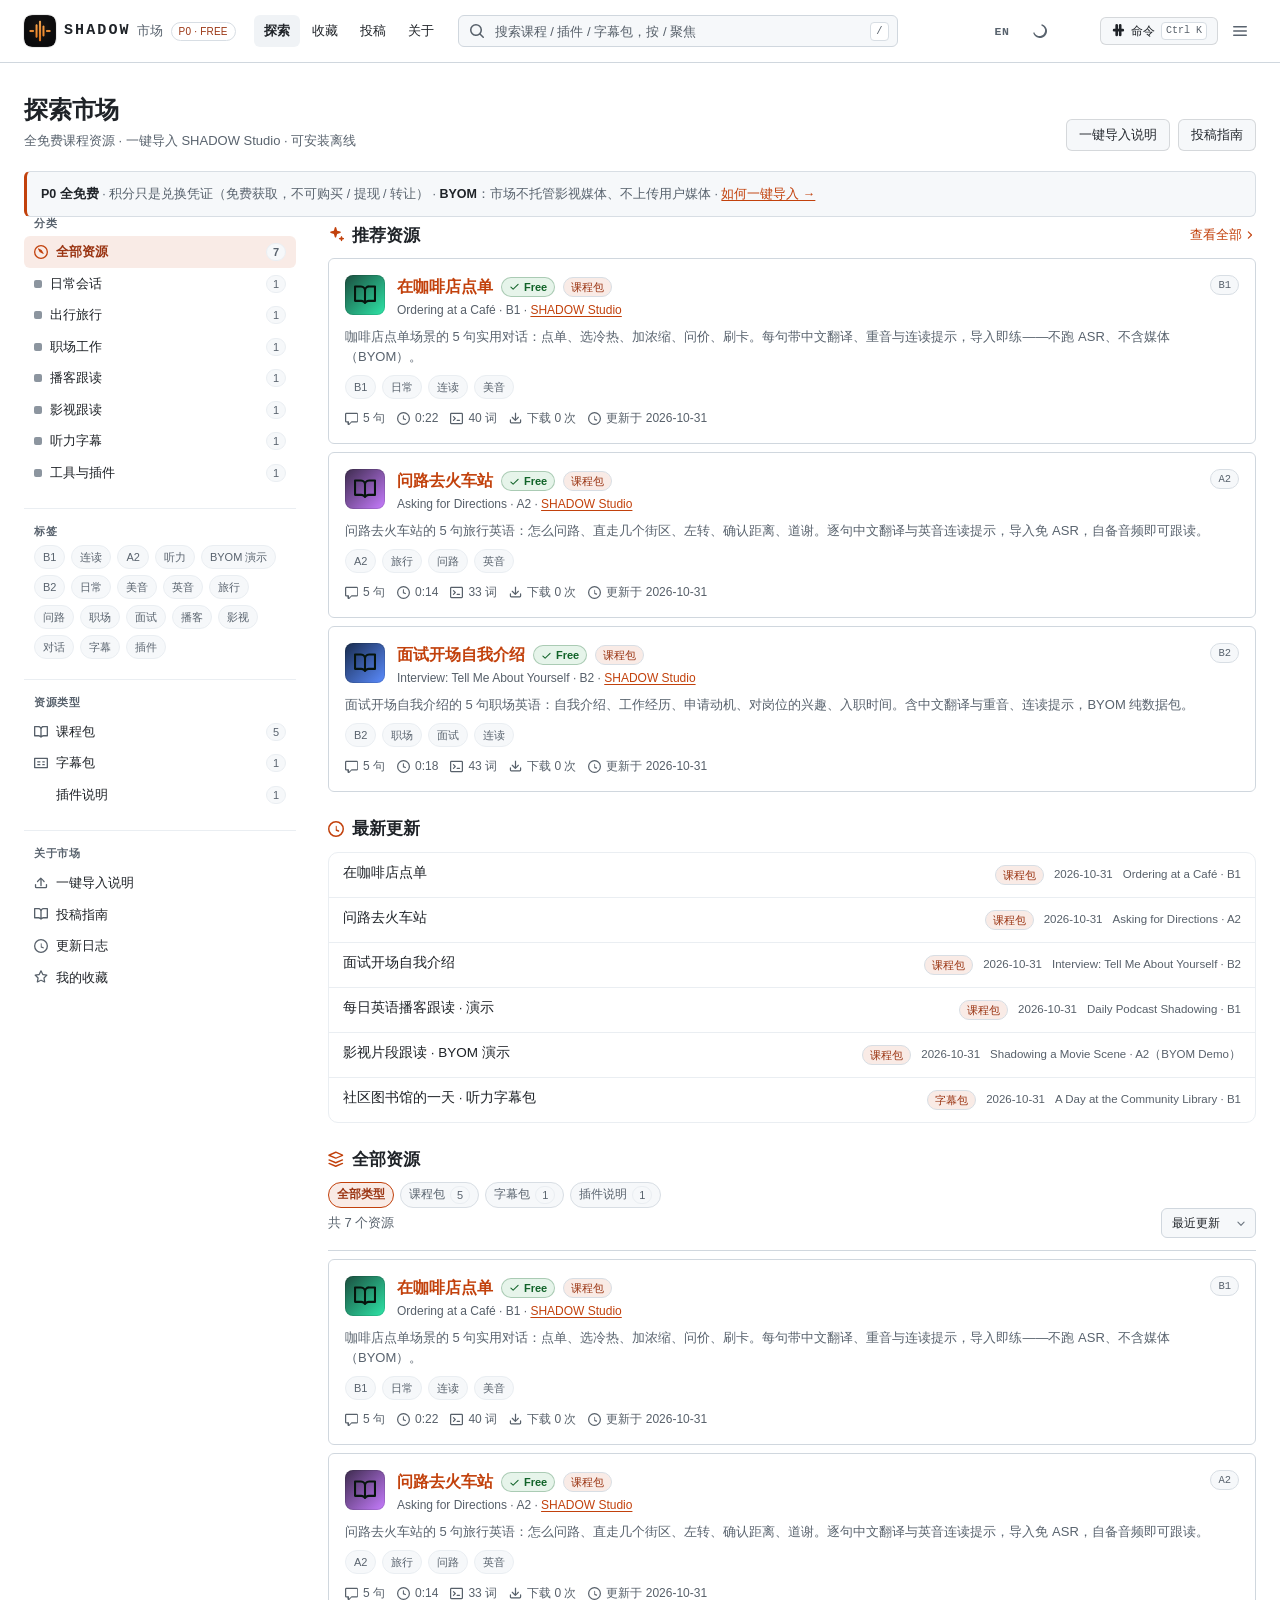
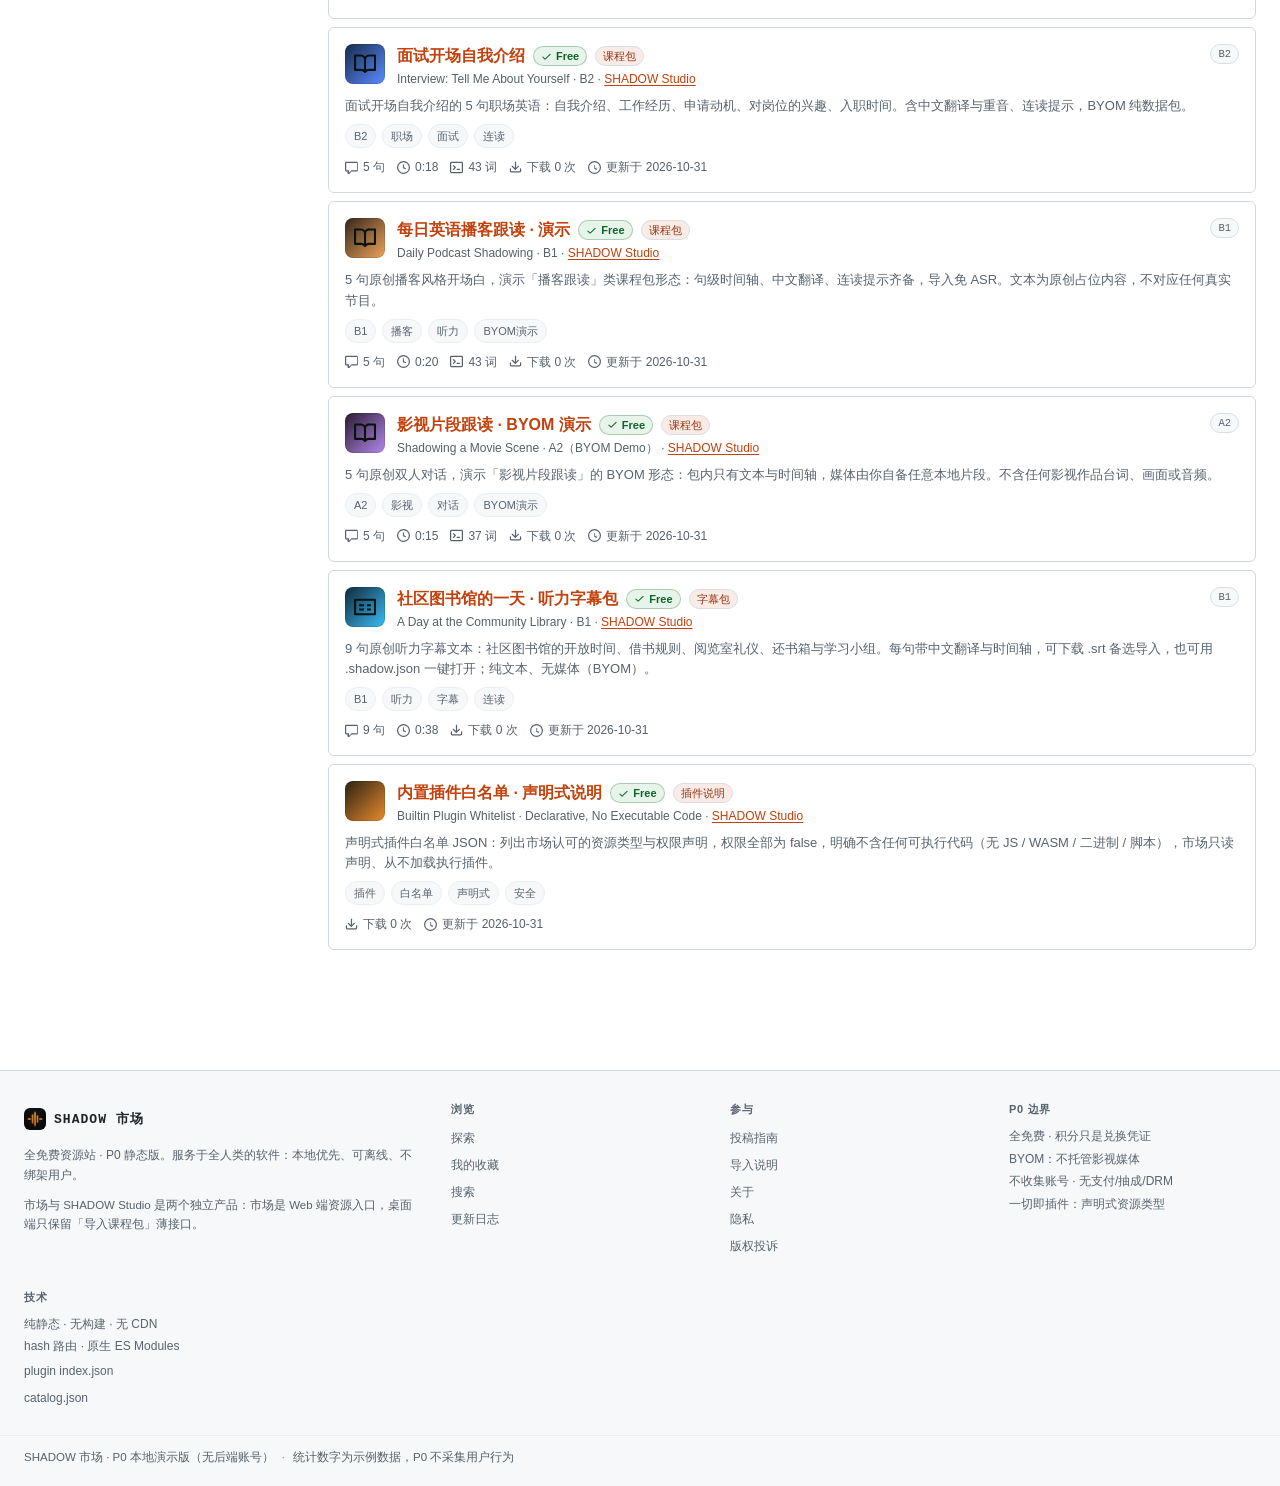
==== commit 41f10275: "feat(market P0 前端): 18 路由 + 中英/PWA/移动优先/无障碍 + 一键导入修复 + 性能收口（Lighthouse 99/98）" ====
--- a/market/index.html
+++ b/market/index.html
@@ -1,128 +1,237 @@
 <!doctype html>
-<html lang="zh-CN" data-theme="light" data-theme-pref="system">
+<html lang="zh-CN" data-theme="light" data-theme-pref="system" data-lang="zh-CN">
 <head>
   <meta charset="utf-8" />
-  <meta name="viewport" content="width=device-width, initial-scale=1" />
-  <title>SHADOW 市场 · 全免费课程资源站</title>
-  <meta name="description" content="SHADOW 市场 P0：全免费的影子跟读课程包 / 插件 / 字幕包资源站。浏览、搜索、下载 .shadowcourse，一键导入 SHADOW Studio；BYOM 不含媒体；积分仅作兑换凭证，不可购买。" />
+  <meta name="viewport" content="width=device-width, initial-scale=1, viewport-fit=cover" />
+  <title>SHADOW 市场 · 全免费影子跟读课程资源站</title>
+  <meta name="description" content="SHADOW 市场 P0：全免费的影子跟读课程包 / 插件 / 字幕包资源站。移动优先、中英双语、可安装离线；BYOM 不含媒体，浏览器 + 桌面端薄接口导入 SHADOW Studio。" />
   <meta name="color-scheme" content="light dark" />
-  <meta name="theme-color" content="#2EE6A8" />
-  <link rel="icon" href="data:image/svg+xml,%3Csvg xmlns='http://www.w3.org/2000/svg' viewBox='0 0 32 32'%3E%3Crect width='32' height='32' rx='8' fill='%230d1117'/%3E%3Cpath d='M22 10.4a6 6 0 0 0-4.7-2.2c-2.6 0-4.5 1.4-4.5 3.4 0 2 1.5 2.8 4.2 3.6 3.3.9 5.6 2.1 5.6 5 0 3.2-2.7 5.3-6.4 5.3-2.6 0-4.8-1-6.2-2.6' stroke='%232EE6A8' stroke-width='3' fill='none' stroke-linecap='round'/%3E%3C/svg%3E" />
-
-  <!-- 主题在首屏绘制前应用，避免闪烁（localStorage 无账号、仅本机） -->
+  <meta name="theme-color" content="#E88A2E" />
+  <meta name="application-name" content="SHADOW 市场" />
+  <meta name="apple-mobile-web-app-capable" content="yes" />
+  <meta name="apple-mobile-web-app-title" content="SHADOW 市场" />
+  <meta name="apple-mobile-web-app-status-bar-style" content="black-translucent" />
+
+  <!-- 品牌图标包（用户提供的「声波 / Voice Wave」APP 图标，已由 Lead 放入 assets/brand/） -->
+  <link rel="icon" href="assets/brand/favicon.ico" sizes="any" />
+  <link rel="icon" type="image/png" sizes="32x32" href="assets/brand/favicon-32.png" />
+  <link rel="icon" type="image/png" sizes="16x16" href="assets/brand/favicon-16.png" />
+  <link rel="apple-touch-icon" sizes="180x180" href="assets/brand/apple-touch-icon-180.png" />
+  <link rel="manifest" href="manifest.webmanifest" />
+
+  <!-- 主题 + 语言在首屏绘制前应用，避免闪烁（localStorage 无账号、仅本机） -->
   <script>
     (function () {
-      var KEY = 'shadow.market.theme.v1';
+      var themeKey = 'shadow.market.theme.v1';
       var pref = 'system';
-      try { pref = localStorage.getItem(KEY) || 'system'; } catch (e) { /* 隐私模式忽略 */ }
+      try { pref = localStorage.getItem(themeKey) || 'system'; } catch (e) { /* 隐私模式忽略 */ }
       if (pref !== 'light' && pref !== 'dark' && pref !== 'system') pref = 'system';
       var dark = pref === 'dark' || (pref === 'system' && window.matchMedia && window.matchMedia('(prefers-color-scheme: dark)').matches);
       document.documentElement.dataset.theme = dark ? 'dark' : 'light';
       document.documentElement.dataset.themePref = pref;
+      var lang = 'zh-CN';
+      try { lang = localStorage.getItem('shadow.market.lang.v1') === 'en' ? 'en' : 'zh-CN'; } catch (e) { /* ignore */ }
+      document.documentElement.lang = lang;
+      document.documentElement.dataset.lang = lang;
+      // 首屏路由（供 CSS 决定是否展示 home 静态骨架；非 home 路由隐藏，避免替换首屏造成 CLS）
+      try {
+        var raw = String(location.hash || '#/').replace(/^#/, '').replace(/^\/+/, '');
+        var parts = raw.split(/[/?]/);
+        var seg = parts[0] || 'home';
+        document.documentElement.dataset.route = seg;
+        // 路由感知预加载：把该路由的视图模块（及其依赖）与详情页课程包提前拉取，减少 LCP 前的请求链
+        var VIEW_FILE = {
+          resource: 'resource', license: 'license', creator: 'creator', favorites: 'favorites',
+          changelog: 'changelog', contribute: 'contribute', about: 'about', privacy: 'privacy',
+          complaint: 'complaint', import: 'import', points: 'points', settings: 'settings',
+          search: 'home', category: 'home', tag: 'home',
+        };
+        function preloadLink(href, isModule) {
+          try {
+            var l = document.createElement('link');
+            if (isModule) { l.rel = 'modulepreload'; }
+            else { l.rel = 'preload'; l.as = 'fetch'; l.type = 'application/json'; l.crossOrigin = 'anonymous'; }
+            l.href = href;
+            document.head.appendChild(l);
+          } catch (e) { /* ignore */ }
+        }
+        if (seg === 'resource') {
+          preloadLink('assets/js/views/resource.js', true);
+          preloadLink('assets/js/markdown.js', true);
+          var rid = parts[1] ? decodeURIComponent(parts[1]) : '';
+          if (rid) preloadLink('data/packages/' + encodeURIComponent(rid) + '.shadowcourse', false);
+        } else if (seg === 'license') {
+          preloadLink('assets/js/views/resource.js', true);
+          preloadLink('assets/js/views/license.js', true);
+        } else if (VIEW_FILE[seg] && seg !== 'home') {
+          preloadLink('assets/js/views/' + VIEW_FILE[seg] + '.js', true);
+        }
+      } catch (e) { document.documentElement.dataset.route = 'home'; }
     })();
   </script>
 
   <link rel="stylesheet" href="assets/styles/tokens.css" />
   <link rel="stylesheet" href="assets/styles/app.css" />
+
+  <!-- 性能：首屏关键数据与核心模块预加载（减少关键请求链瀑布；只保留首屏真正需要的少数请求） -->
+  <link rel="preload" href="catalog/resources.json" as="fetch" type="application/json" crossorigin="anonymous" />
+  <link rel="modulepreload" href="assets/js/i18n.js" />
+  <link rel="modulepreload" href="assets/js/data.js" />
+  <link rel="modulepreload" href="assets/js/components.js" />
+  <link rel="modulepreload" href="assets/js/views/home.js" />
 </head>
 <body>
-  <a class="skip-link" href="#main">跳到主内容</a>
+  <a class="skip-link" href="#main" data-i18n="跳到主内容">跳到主内容</a>
 
   <header class="site-header">
     <div class="header-inner">
       <a class="brand" href="#/" aria-label="SHADOW 市场首页">
-        <svg class="brand-mark" width="30" height="30" viewBox="0 0 32 32" aria-hidden="true" focusable="false">
-          <defs>
-            <linearGradient id="brand-grad" x1="0" y1="0" x2="1" y2="1">
-              <stop offset="0" stop-color="#2EE6A8" />
-              <stop offset="1" stop-color="#1BA8FF" />
-            </linearGradient>
-          </defs>
-          <rect width="32" height="32" rx="8" fill="url(#brand-grad)" />
-          <path d="M22 10.4a6 6 0 0 0-4.7-2.2c-2.6 0-4.5 1.4-4.5 3.4 0 2 1.5 2.8 4.2 3.6 3.3.9 5.6 2.1 5.6 5 0 3.2-2.7 5.3-6.4 5.3-2.6 0-4.8-1-6.2-2.6"
-                stroke="#06140D" stroke-width="3" fill="none" stroke-linecap="round" />
-        </svg>
+        <img class="brand-logo" src="assets/brand/logo-64.png" width="32" height="32" alt="" aria-hidden="true" decoding="async" fetchpriority="high" />
         <span class="brand-word">SHADOW</span>
-        <span class="brand-sub">市场</span>
-        <span class="brand-chip">P0 · 全免费</span>
+        <span class="brand-sub" data-i18n="市场">市场</span>
+        <span class="brand-chip">P0 · FREE</span>
       </a>
+
+      <nav class="header-nav" aria-label="主导航" data-i18n-aria-label="主导航">
+        <a class="header-nav-link" href="#/" data-nav="home" data-i18n="探索">探索</a>
+        <a class="header-nav-link" href="#/favorites" data-nav="favorites" data-i18n="收藏">收藏</a>
+        <a class="header-nav-link" href="#/contribute" data-nav="contribute" data-i18n="投稿">投稿</a>
+        <a class="header-nav-link" href="#/about" data-nav="about" data-i18n="关于">关于</a>
+      </nav>
 
       <form class="header-search" id="header-search-form" role="search" novalidate>
         <svg class="header-search-icon" width="16" height="16" viewBox="0 0 16 16" aria-hidden="true" focusable="false">
           <path fill="currentColor" d="M10.68 11.74a6 6 0 0 1-7.922-8.982 6 6 0 0 1 8.982 7.922l3.04 3.04a.749.749 0 0 1-.326 1.275.749.749 0 0 1-.734-.215ZM11.5 7a4.499 4.499 0 1 0-8.997 0A4.499 4.499 0 0 0 11.5 7Z"/>
         </svg>
-        <label class="visually-hidden" for="global-search">搜索资源</label>
-        <input id="global-search" class="header-search-input" type="search" name="q" placeholder="搜索课程 / 插件 / 字幕包，按 / 聚焦" autocomplete="off" spellcheck="false" data-testid="search-input" aria-describedby="search-kbd-hint" />
-        <kbd class="header-search-kbd" id="search-kbd-hint">/</kbd>
+        <label class="visually-hidden" for="global-search" data-i18n="搜索资源">搜索资源</label>
+        <input id="global-search" class="header-search-input" type="search" name="q" autocomplete="off" spellcheck="false" data-testid="search-input"
+               data-i18n-placeholder="搜索课程 / 插件 / 字幕包，按 / 聚焦"
+               data-i18n-aria-label="全局搜索" aria-describedby="search-kbd-hint" />
+        <kbd class="header-search-kbd" id="search-kbd-hint" aria-hidden="true">/</kbd>
       </form>
 
-      <nav class="header-nav" aria-label="主导航">
-        <a class="header-nav-link" href="#/" data-nav="home">探索</a>
-        <a class="header-nav-link" href="#/points" data-nav="points">积分</a>
-        <a class="header-nav-link" href="#/import" data-nav="import">导入</a>
-        <a class="header-nav-link" href="#/settings" data-nav="settings">设置</a>
-      </nav>
-
       <div class="header-actions">
-        <button class="icon-btn" id="theme-toggle" type="button" title="切换深浅色外观" aria-label="切换深浅色外观" data-testid="theme-toggle"></button>
-        <button class="btn btn-sm btn-command" id="open-palette" type="button" title="命令面板 (Ctrl+K)" aria-label="打开命令面板">
+        <button class="icon-btn header-lang" id="lang-toggle" type="button" aria-label="切换语言" data-i18n-aria-label="切换语言" title="切换语言 / Switch language" data-testid="lang-toggle"><span id="lang-toggle-label">EN</span></button>
+        <button class="icon-btn" id="theme-toggle" type="button" title="切换深浅色外观" data-i18n-title="切换深浅色外观" aria-label="切换深浅色外观" data-testid="theme-toggle"></button>
+        <button class="icon-btn header-install" id="install-btn" type="button" hidden data-i18n-aria-label="安装到主屏幕" title="安装到主屏幕" data-i18n-title="安装到主屏幕"></button>
+        <button class="btn btn-sm btn-command" id="open-palette" type="button" title="命令面板 (Ctrl+K)" data-i18n-title="命令面板" aria-label="打开命令面板" data-i18n-aria-label="打开命令面板" data-testid="open-palette">
           <svg width="14" height="14" viewBox="0 0 16 16" aria-hidden="true" focusable="false"><path fill="currentColor" d="M6.5 0a1.5 1.5 0 0 1 1.5 1.5v4h1v-4A1.5 1.5 0 0 1 10.5 0 1.5 1.5 0 0 1 12 1.5v4h1.5a1.5 1.5 0 0 1 0 3H12v4a1.5 1.5 0 0 1-3 0v-4H8v4a1.5 1.5 0 0 1-3 0v-4H3.5a1.5 1.5 0 0 1 0-3H5v-4A1.5 1.5 0 0 1 6.5 0Z"/></svg>
-          <span class="btn-command-label">命令</span>
+          <span class="btn-command-label" data-i18n="命令">命令</span>
           <kbd class="btn-kbd">Ctrl K</kbd>
         </button>
-        <button class="btn btn-sm btn-login" id="login-btn" type="button" title="P1 将支持账户；当前为匿名设备本地演示">登录</button>
+        <button class="icon-btn header-more" id="more-toggle" type="button" aria-expanded="false" aria-controls="more-menu" aria-label="更多菜单" data-i18n-aria-label="更多菜单" title="更多" data-i18n-title="更多" data-testid="more-toggle">
+          <svg width="16" height="16" viewBox="0 0 16 16" aria-hidden="true" focusable="false"><path fill="currentColor" d="M1 3.75A.75.75 0 0 1 1.75 3h12.5a.75.75 0 0 1 0 1.5H1.75A.75.75 0 0 1 1 3.75Zm0 4.25a.75.75 0 0 1 .75-.75h12.5a.75.75 0 0 1 0 1.5H1.75A.75.75 0 0 1 1 8Zm0 4.25a.75.75 0 0 1 .75-.75h12.5a.75.75 0 0 1 0 1.5H1.75a.75.75 0 0 1-.75-.75Z"/></svg>
+        </button>
+        <nav class="more-menu" id="more-menu" aria-label="更多菜单" data-i18n-aria-label="更多菜单" hidden>
+          <a href="#/import" role="menuitem" data-i18n="一键导入说明">一键导入说明</a>
+          <a href="#/changelog" role="menuitem" data-i18n="更新日志">更新日志</a>
+          <a href="#/points" role="menuitem" data-i18n="积分（P1 预览）">积分（P1 预览）</a>
+          <a href="#/settings" role="menuitem" data-i18n="设置">设置</a>
+          <a href="#/privacy" role="menuitem" data-i18n="隐私说明">隐私说明</a>
+          <a href="#/complaint" role="menuitem" data-i18n="版权与投诉">版权与投诉</a>
+        </nav>
       </div>
     </div>
   </header>
 
   <div class="global-banner" id="global-banner" role="status" hidden></div>
+  <div class="pwa-banner" id="pwa-banner" role="region" aria-label="应用更新" hidden></div>
 
   <main class="main" id="main" tabindex="-1">
-    <div class="view" id="view" aria-live="polite" aria-busy="false"></div>
+    <!-- 静态首屏（LCP 在 HTML 解析阶段即可出现；JS 渲染后由真实内容替换；高度预留避免 CLS） -->
+    <div class="view view-first-paint" id="view" aria-busy="false">
+      <div class="first-paint" data-first-paint="1">
+        <div class="page-head">
+          <div class="page-head-text">
+            <h1 class="page-title" data-i18n="探索市场">探索市场</h1>
+            <p class="page-sub" data-i18n="全免费课程资源 · 一键导入 SHADOW Studio · 可安装离线">全免费课程资源 · 一键导入 SHADOW Studio · 可安装离线</p>
+          </div>
+          <div class="page-head-actions">
+            <a class="btn" href="#/import" data-i18n="一键导入说明">一键导入说明</a>
+            <a class="btn" href="#/contribute" data-i18n="投稿指南">投稿指南</a>
+          </div>
+        </div>
+        <div class="notice first-paint-notice">
+          <div>
+            <strong data-i18n="P0 全免费">P0 全免费</strong> · <span data-i18n="积分只是兑换凭证（免费获取，不可购买 / 提现 / 转让）">积分只是兑换凭证（免费获取，不可购买 / 提现 / 转让）</span> · <strong>BYOM</strong>：<span data-i18n="市场不托管影视媒体、不上传用户媒体">市场不托管影视媒体、不上传用户媒体</span> · <a href="#/import" data-i18n="如何一键导入 →">如何一键导入 →</a>
+          </div>
+        </div>
+        <div class="res-list first-paint-list" aria-hidden="true">
+          <div class="sk-card fp-card"><div class="row"><div class="sk sk-icon"></div><div class="fp-lines"><div class="sk sk-line sk-title"></div><div class="sk sk-line sk-sub"></div></div></div><div class="sk sk-line sk-text"></div><div class="sk sk-line sk-text short"></div><div class="sk sk-line sk-meta"></div></div>
+          <div class="sk-card fp-card"><div class="row"><div class="sk sk-icon"></div><div class="fp-lines"><div class="sk sk-line sk-title"></div><div class="sk sk-line sk-sub"></div></div></div><div class="sk sk-line sk-text"></div><div class="sk sk-line sk-text short"></div><div class="sk sk-line sk-meta"></div></div>
+          <div class="sk-card fp-card"><div class="row"><div class="sk sk-icon"></div><div class="fp-lines"><div class="sk sk-line sk-title"></div><div class="sk sk-line sk-sub"></div></div></div><div class="sk sk-line sk-text"></div><div class="sk sk-line sk-text short"></div><div class="sk sk-line sk-meta"></div></div>
+        </div>
+      </div>
+    </div>
+    <div class="visually-hidden" id="view-status" role="status" aria-live="polite" aria-atomic="true"></div>
   </main>
 
   <footer class="site-footer">
     <div class="footer-inner">
       <div class="footer-brand">
         <a class="footer-brandline" href="#/">
-          <svg width="20" height="20" viewBox="0 0 32 32" aria-hidden="true" focusable="false">
-            <rect width="32" height="32" rx="8" fill="#2EE6A8" />
-            <path d="M22 10.4a6 6 0 0 0-4.7-2.2c-2.6 0-4.5 1.4-4.5 3.4 0 2 1.5 2.8 4.2 3.6 3.3.9 5.6 2.1 5.6 5 0 3.2-2.7 5.3-6.4 5.3-2.6 0-4.8-1-6.2-2.6" stroke="#06140D" stroke-width="3" fill="none" stroke-linecap="round" />
-          </svg>
-          <span>SHADOW 市场</span>
+          <img src="assets/brand/icon-192.png" width="22" height="22" alt="" aria-hidden="true" loading="lazy" decoding="async" style="border-radius:6px" />
+          <span>SHADOW <span data-i18n="市场">市场</span></span>
         </a>
-        <p class="footer-note">全免费资源站 · P0 静态版。服务于全人类的软件：本地优先、可离线、不绑架用户。</p>
-        <p class="footer-note footer-note-dim">市场与 SHADOW Studio 是两个独立产品：市场是 Web 端资源入口，桌面端只保留「导入课程包」薄接口。</p>
-      </div>
-      <nav class="footer-col" aria-label="站内链接">
-        <h2 class="footer-title">浏览</h2>
-        <a href="#/">探索资源</a>
-        <a href="#/search?q=">搜索</a>
-        <a href="#/points">积分（P1 本地演示）</a>
-        <a href="#/import">一键导入说明</a>
-        <a href="#/settings">设置</a>
+        <p class="footer-note" data-i18n="全免费资源站 · P0 静态版。服务于全人类的软件：本地优先、可离线、不绑架用户。">全免费资源站 · P0 静态版。服务于全人类的软件：本地优先、可离线、不绑架用户。</p>
+        <p class="footer-note footer-note-dim" data-i18n="市场与 SHADOW Studio 是两个独立产品：市场是 Web 端资源入口，桌面端只保留「导入课程包」薄接口。">市场与 SHADOW Studio 是两个独立产品：市场是 Web 端资源入口，桌面端只保留「导入课程包」薄接口。</p>
+      </div>
+      <nav class="footer-col" aria-label="站内链接" data-i18n-aria-label="站内链接">
+        <h2 class="footer-title" data-i18n="浏览">浏览</h2>
+        <a href="#/" data-i18n="探索">探索</a>
+        <a href="#/favorites" data-i18n="我的收藏">我的收藏</a>
+        <a href="#/search?q=" data-i18n="搜索">搜索</a>
+        <a href="#/changelog" data-i18n="更新日志">更新日志</a>
+      </nav>
+      <nav class="footer-col" aria-label="参与与边界">
+        <h2 class="footer-title" data-i18n="参与">参与</h2>
+        <a href="#/contribute" data-i18n="投稿指南">投稿指南</a>
+        <a href="#/import" data-i18n="导入说明">导入说明</a>
+        <a href="#/about" data-i18n="关于">关于</a>
+        <a href="#/privacy" data-i18n="隐私">隐私</a>
+        <a href="#/complaint" data-i18n="版权投诉">版权投诉</a>
       </nav>
       <div class="footer-col">
-        <h2 class="footer-title">P0 边界</h2>
-        <span>全免费 · 积分只是兑换凭证</span>
-        <span>BYOM：不托管影视媒体</span>
-        <span>不收集账号 · 无支付/抽成/DRM</span>
-        <span>一切即插件：声明式资源类型</span>
+        <h2 class="footer-title" data-i18n="P0 边界">P0 边界</h2>
+        <span data-i18n="全免费 · 积分只是兑换凭证">全免费 · 积分只是兑换凭证</span>
+        <span data-i18n="BYOM：不托管影视媒体">BYOM：不托管影视媒体</span>
+        <span data-i18n="不收集账号 · 无支付/抽成/DRM">不收集账号 · 无支付/抽成/DRM</span>
+        <span data-i18n="一切即插件：声明式资源类型">一切即插件：声明式资源类型</span>
       </div>
       <div class="footer-col">
-        <h2 class="footer-title">技术</h2>
-        <span>纯静态 · 无构建 · 无 CDN</span>
-        <span>hash 路由 · 原生 ES Modules</span>
-        <a href="plugins/index.json">插件清单（JSON）</a>
-        <a href="data/catalog.json">资源目录（JSON）</a>
+        <h2 class="footer-title" data-i18n="技术">技术</h2>
+        <span data-i18n="纯静态 · 无构建 · 无 CDN">纯静态 · 无构建 · 无 CDN</span>
+        <span data-i18n="hash 路由 · 原生 ES Modules">hash 路由 · 原生 ES Modules</span>
+        <a href="plugins/index.json">plugin index.json</a>
+        <a href="data/catalog.json">catalog.json</a>
       </div>
     </div>
     <div class="footer-bottom">
-      <span>SHADOW 市场 · P0 本地演示版（无后端账号）</span>
-      <span class="footer-sep">·</span>
-      <span>统计数字为示例数据，P0 不采集用户行为</span>
+      <span data-i18n="SHADOW 市场 · P0 本地演示版（无后端账号）">SHADOW 市场 · P0 本地演示版（无后端账号）</span>
+      <span class="footer-sep" aria-hidden="true">·</span>
+      <span data-i18n="统计数字为示例数据，P0 不采集用户行为">统计数字为示例数据，P0 不采集用户行为</span>
     </div>
   </footer>
+
+  <!-- 移动端底部导航（≤820px 显示）：探索 / 收藏 / 投稿 / 更多 -->
+  <nav class="bottom-nav" aria-label="移动端导航" data-i18n-aria-label="移动端导航" data-testid="bottom-nav">
+    <a class="bottom-nav-link" href="#/" data-nav="home" data-testid="bottom-nav-home">
+      <svg width="20" height="20" viewBox="0 0 16 16" aria-hidden="true" focusable="false"><path fill="currentColor" d="M8 16A8 8 0 1 1 8 0a8 8 0 0 1 0 16ZM1.5 8a6.5 6.5 0 1 0 13 0 6.5 6.5 0 0 0-13 0Zm3.146-3.354 1.83 3.254a1 1 0 0 0 .464.404l3.254 1.83a.5.5 0 0 0 .708-.708l-1.83-3.254a1 1 0 0 0-.464-.404L5.354 3.938a.5.5 0 0 0-.708.708Z"/></svg>
+      <span data-i18n="探索">探索</span>
+    </a>
+    <a class="bottom-nav-link" href="#/favorites" data-nav="favorites" data-testid="bottom-nav-favorites">
+      <svg width="20" height="20" viewBox="0 0 16 16" aria-hidden="true" focusable="false"><path fill="currentColor" fill-rule="evenodd" d="M8 .25a.75.75 0 0 1 .673.418l1.882 3.815 4.21.612a.75.75 0 0 1 .416 1.279l-3.046 2.97.719 4.192a.751.751 0 0 1-1.088.791L8 12.347l-3.766 1.98a.75.75 0 0 1-1.088-.79l.72-4.194L.818 6.374a.75.75 0 0 1 .416-1.28l4.21-.611L7.327.668A.75.75 0 0 1 8 .25Z"/></svg>
+      <span data-i18n="收藏">收藏</span>
+    </a>
+    <a class="bottom-nav-link" href="#/contribute" data-nav="contribute" data-testid="bottom-nav-contribute">
+      <svg width="20" height="20" viewBox="0 0 16 16" aria-hidden="true" focusable="false"><path fill="currentColor" d="M2.75 14A1.75 1.75 0 0 1 1 12.25v-2.5a.75.75 0 0 1 1.5 0v2.5c0 .138.112.25.25.25h10.5a.25.25 0 0 0 .25-.25v-2.5a.75.75 0 0 1 1.5 0v2.5A1.75 1.75 0 0 1 13.25 14ZM7.25 4.06 4.53 6.78a.75.75 0 0 1-1.06-1.06l3.75-3.75a.75.75 0 0 1 1.06 0l3.75 3.75a.75.75 0 0 1-1.06 1.06L8.75 4.06V11a.75.75 0 0 1-1.5 0Z"/></svg>
+      <span data-i18n="投稿">投稿</span>
+    </a>
+    <button class="bottom-nav-link" id="bottom-more" type="button" aria-expanded="false" aria-controls="more-menu" data-testid="bottom-nav-more">
+      <svg width="20" height="20" viewBox="0 0 16 16" aria-hidden="true" focusable="false"><path fill="currentColor" d="M1 3.75A.75.75 0 0 1 1.75 3h12.5a.75.75 0 0 1 0 1.5H1.75A.75.75 0 0 1 1 3.75Zm0 4.25a.75.75 0 0 1 .75-.75h12.5a.75.75 0 0 1 0 1.5H1.75A.75.75 0 0 1 1 8Zm0 4.25a.75.75 0 0 1 .75-.75h12.5a.75.75 0 0 1 0 1.5H1.75a.75.75 0 0 1-.75-.75Z"/></svg>
+      <span data-i18n="更多">更多</span>
+    </button>
+  </nav>
 
   <div class="toast-region" id="toast-region" aria-live="polite" aria-atomic="false"></div>
   <div id="palette-root"></div>
--- a/market/assets/styles/tokens.css
+++ b/market/assets/styles/tokens.css
@@ -1,21 +1,23 @@
 /* ==========================================================================
    SHADOW 市场 · Design Tokens
-   学习 GitHub 的网页设计逻辑（信息架构 / 中性色阶 / 边框分层 / 14px 基准），
-   品牌强调色延续 SHADOW 青绿（#2EE6A8），用 --brand 只在标识/高亮点缀出现，
-   正文链接与按钮用可读性更高的 --accent（浅色主题加深、深色主题提亮）。
+   学习 GitHub 的网页设计逻辑（信息架构 / 中性色阶 / 边框分层 / 14px 基准）。
+   品牌视觉来自 `C:\Users\A pig\OneDrive\桌面\APP` 的「声波 · Voice Wave」正式 App 图标：
+   深色底（#0C0C0E）+ 品牌橙（#E88A2E，渐变 #FFB55C → #E27418）。
+   → --brand 用于标识/图标/装饰光晕；--accent 用于可读性达标的文字链接与主按钮。
    ========================================================================== */
 
 :root {
   color-scheme: light;
 
-  /* 品牌 */
-  --brand: #2EE6A8;
-  --brand-deep: #17a97c;
-  --brand-soft: rgba(46, 230, 168, 0.14);
-  --accent: #0b6e4f;
-  --accent-strong: #08583f;
+  /* 品牌（来自 APP 图标包：深色底 + 品牌橙 #E88A2E / 渐变 #FFB55C→#E27418） */
+  --brand: #E88A2E;
+  --brand-deep: #C2410C;
+  --brand-soft: rgba(232, 138, 46, 0.14);
+  --brand-gradient: linear-gradient(180deg, #ffb55c 0%, #f29a3e 55%, #e27418 100%);
+  --accent: #C2410C;
+  --accent-strong: #9A3412;
   --accent-fg: #ffffff;
-  --accent-muted: rgba(11, 110, 79, 0.1);
+  --accent-muted: rgba(194, 65, 12, 0.1);
 
   /* 中性色阶（GitHub 式分层：canvas → subtle → surface → border） */
   --canvas: #ffffff;
@@ -29,11 +31,11 @@
   --border: #d0d7de;
   --border-muted: #d8dee4;
   --border-subtle: #eaeef2;
-  --border-strong: #afb8c1;
+  --border-strong: #8c959f; /* 非文本对比 ≥3:1（输入框/控件边框） */
 
   --fg: #1f2328;
   --fg-muted: #59636e;
-  --fg-subtle: #6e7781;
+  --fg-subtle: #57606a; /* 对比度 ≥4.5:1（含 --canvas-subtle 背景） */
   --fg-on-emphasis: #ffffff;
   --fg-inverse: #ffffff;
 
@@ -48,9 +50,9 @@
   --info: #0969da;
   --info-soft: rgba(9, 105, 218, 0.08);
 
-  /* 强调按钮（浅色主题用深绿底白字，保证 4.5:1 对比度） */
-  --btn-primary-bg: #117a58;
-  --btn-primary-bg-hover: #0b6347;
+  /* 强调按钮（浅色主题用深橙底白字，保证 4.5:1 对比度） */
+  --btn-primary-bg: #C2410C;
+  --btn-primary-bg-hover: #9A3412;
   --btn-primary-fg: #ffffff;
   --btn-bg: #f6f8fa;
   --btn-bg-hover: #eef1f4;
@@ -93,8 +95,8 @@
   --header-h: 62px;
   --sidebar-w: 272px;
   --aside-w: 296px;
-  --focus-ring: 0 0 0 3px rgba(46, 230, 168, 0.42);
-  --focus-ring-accent: 0 0 0 3px rgba(11, 110, 79, 0.25);
+  --focus-ring: 0 0 0 3px rgba(232, 138, 46, 0.5);
+  --focus-ring-accent: 0 0 0 3px rgba(194, 65, 12, 0.28);
   --transition: 120ms ease;
   --z-header: 30;
   --z-toast: 80;
@@ -105,13 +107,14 @@
 :root[data-theme="dark"] {
   color-scheme: dark;
 
-  --brand: #2EE6A8;
-  --brand-deep: #48f0b8;
-  --brand-soft: rgba(46, 230, 168, 0.16);
-  --accent: #2EE6A8;
-  --accent-strong: #7bf2ca;
-  --accent-fg: #06140d;
-  --accent-muted: rgba(46, 230, 168, 0.1);
+  --brand: #FFB55C;
+  --brand-deep: #FFD08A;
+  --brand-soft: rgba(255, 181, 92, 0.16);
+  --brand-gradient: linear-gradient(180deg, #ffb55c 0%, #f29a3e 55%, #e27418 100%);
+  --accent: #FFB55C;
+  --accent-strong: #FFD08A;
+  --accent-fg: #1a1208;
+  --accent-muted: rgba(255, 181, 92, 0.12);
 
   --canvas: #0d1117;
   --canvas-subtle: #010409;
@@ -141,9 +144,9 @@
   --info: #58a6ff;
   --info-soft: rgba(56, 139, 253, 0.12);
 
-  --btn-primary-bg: #2EE6A8;
-  --btn-primary-bg-hover: #6df0c6;
-  --btn-primary-fg: #06140d;
+  --btn-primary-bg: #E88A2E;
+  --btn-primary-bg-hover: #FFB55C;
+  --btn-primary-fg: #1a1208;
   --btn-bg: #21262d;
   --btn-bg-hover: #30363d;
   --btn-fg: #e6edf3;
@@ -154,8 +157,8 @@
   --shadow-card: 0 0 0 0 transparent;
   --shadow-pop: 0 8px 24px rgba(1, 4, 9, 0.7), 0 0 0 1px rgba(48, 54, 61, 0.6);
   --shadow-modal: 0 16px 56px rgba(1, 4, 9, 0.85), 0 0 0 1px #30363d;
-  --focus-ring: 0 0 0 3px rgba(46, 230, 168, 0.35);
-  --focus-ring-accent: 0 0 0 3px rgba(46, 230, 168, 0.3);
+  --focus-ring: 0 0 0 3px rgba(255, 181, 92, 0.4);
+  --focus-ring-accent: 0 0 0 3px rgba(255, 181, 92, 0.35);
 }
 
 @media (prefers-reduced-motion: reduce) {
--- a/market/assets/styles/app.css
+++ b/market/assets/styles/app.css
@@ -1475,3 +1475,478 @@
 @media (prefers-reduced-motion: reduce) {
   *, *::before, *::after { animation-duration: 0.001ms !important; animation-iteration-count: 1 !important; transition-duration: 0.001ms !important; scroll-behavior: auto !important; }
 }
+
+/* ==========================================================================
+   P0 前端扩展（品牌图标 / 语言 / 移动优先导航 / 首页推荐 / 下载导入弹层 /
+   静态合规页 / 更新日志 / Tabs 可达性 / 焦点环 / 触摸目标 / 横向溢出）
+   ========================================================================== */
+
+/* ---------- 全局：焦点环统一 + 横向溢出兜底 ---------- */
+:where(a, button, input, select, textarea, summary, [tabindex]):focus-visible {
+  outline: 2px solid var(--focus-outline, var(--accent));
+  outline-offset: 2px;
+  border-radius: 3px;
+}
+:root[data-theme="dark"] { --focus-outline: #FFB55C; }
+html, body { overflow-x: clip; }
+img, svg { max-width: 100%; }
+code, .mono { overflow-wrap: anywhere; }
+
+/* 触摸目标 ≥24×24（WCAG 2.5.8）：所有可点控件的安全下限 */
+a, button, [role="button"], select, summary { touch-action: manipulation; }
+.icon-btn, .toast-close, .chip, .tab, .side-link, .header-nav-link, .bottom-nav-link { min-height: 24px; }
+.icon-btn { min-width: 32px; min-height: 32px; display: inline-grid; place-items: center; }
+
+/* ---------- 品牌 logo（APP 图标包） ---------- */
+.brand-logo {
+  display: block;
+  width: 32px;
+  height: 32px;
+  border-radius: 8px;
+  flex: 0 0 auto;
+  object-fit: cover;
+  box-shadow: 0 0 0 1px rgba(0, 0, 0, 0.08);
+}
+:root[data-theme="dark"] .brand-logo { box-shadow: 0 0 0 1px rgba(255, 255, 255, 0.08); }
+
+/* ---------- 头部：语言 / 安装 / 更多菜单 ---------- */
+.header-lang {
+  font-family: var(--font-mono);
+  font-size: 11.5px;
+  font-weight: 700;
+  letter-spacing: 0.04em;
+  color: var(--fg-muted);
+}
+.header-lang:hover { color: var(--accent); }
+.header-actions { display: flex; align-items: center; gap: 6px; margin-left: auto; flex: 0 0 auto; position: relative; }
+.header-more { display: inline-grid; }
+.more-menu {
+  position: absolute;
+  top: calc(100% + 8px);
+  right: 0;
+  min-width: 196px;
+  padding: 6px;
+  background: var(--surface);
+  border: 1px solid var(--border);
+  border-radius: var(--radius-lg);
+  box-shadow: var(--shadow-pop);
+  z-index: calc(var(--z-header) + 5);
+}
+.more-menu[hidden] { display: none; }
+.more-menu a {
+  display: flex;
+  align-items: center;
+  gap: 8px;
+  padding: 8px 10px;
+  border-radius: var(--radius);
+  font-size: 13px;
+  color: var(--fg);
+  text-decoration: none;
+  min-height: 32px;
+}
+.more-menu a:hover, .more-menu a:focus-visible { background: var(--surface-hover); text-decoration: none; }
+.more-sheet { display: flex; flex-direction: column; gap: 2px; }
+.more-sheet-link {
+  display: flex;
+  align-items: center;
+  gap: 10px;
+  padding: 11px 10px;
+  border-radius: var(--radius);
+  color: var(--fg);
+  font-size: 14px;
+  text-decoration: none;
+  min-height: 44px;
+}
+.more-sheet-link:hover, .more-sheet-link:focus-visible { background: var(--surface-hover); text-decoration: none; }
+
+/* PWA 新版本提示条 */
+.pwa-banner {
+  max-width: var(--container);
+  margin: 8px auto 0;
+  padding: 8px 16px;
+  display: flex;
+  align-items: center;
+  gap: 10px;
+  flex-wrap: wrap;
+  font-size: 12.5px;
+  color: var(--fg);
+  background: var(--accent-muted);
+  border: 1px solid var(--border-muted);
+  border-radius: var(--radius-lg);
+}
+.pwa-banner[hidden] { display: none; }
+.pwa-banner-text { display: inline-flex; align-items: center; gap: 6px; flex: 1 1 auto; }
+.pwa-banner .btn { min-height: 28px; }
+
+/* ---------- 移动端底部导航（≤820px） ---------- */
+.bottom-nav { display: none; }
+@media (max-width: 820px) {
+  .bottom-nav {
+    display: grid;
+    grid-template-columns: repeat(4, minmax(0, 1fr));
+    position: fixed;
+    left: 0;
+    right: 0;
+    bottom: 0;
+    z-index: calc(var(--z-header) + 2);
+    background: var(--canvas);
+    border-top: 1px solid var(--border);
+    padding-bottom: env(safe-area-inset-bottom, 0);
+    box-shadow: 0 -6px 20px rgba(0, 0, 0, 0.06);
+  }
+  .bottom-nav-link {
+    display: flex;
+    flex-direction: column;
+    align-items: center;
+    justify-content: center;
+    gap: 3px;
+    min-height: 52px;
+    padding: 6px 4px;
+    font-size: 11px;
+    color: var(--fg-muted);
+    text-decoration: none;
+    background: transparent;
+    border: 0;
+    min-width: 0;
+  }
+  .bottom-nav-link:hover { color: var(--fg); text-decoration: none; }
+  .bottom-nav-link[aria-current="page"] { color: var(--accent); font-weight: 600; }
+  .bottom-nav-link svg { display: block; }
+  body { padding-bottom: calc(58px + env(safe-area-inset-bottom, 0)); }
+  .main { padding-bottom: 72px; }
+  .toast-region { bottom: calc(66px + env(safe-area-inset-bottom, 0)); }
+}
+
+/* ---------- 首页：推荐位 / 最新更新 / 标签 ---------- */
+.home-section { margin: 8px 0 26px; }
+.section-head {
+  display: flex;
+  align-items: center;
+  justify-content: space-between;
+  gap: 10px;
+  margin-bottom: 12px;
+  min-width: 0;
+}
+.section-title {
+  display: inline-flex;
+  align-items: center;
+  gap: 8px;
+  font-size: 17px;
+  font-weight: 600;
+  margin: 0;
+  min-width: 0;
+}
+.section-icon { color: var(--accent); }
+.section-more { display: inline-flex; align-items: center; gap: 2px; font-size: 12.5px; color: var(--accent); text-decoration: none; white-space: nowrap; }
+.section-more:hover { text-decoration: underline; }
+.section-head-list { margin-top: 8px; }
+.featured-list { grid-template-columns: repeat(auto-fit, minmax(260px, 1fr)); }
+.home-latest .latest-list {
+  list-style: none;
+  margin: 0;
+  padding: 0;
+  border: 1px solid var(--border-subtle);
+  border-radius: var(--radius-lg);
+  background: var(--surface);
+  overflow: hidden;
+}
+.latest-item {
+  display: flex;
+  align-items: center;
+  justify-content: space-between;
+  gap: 12px;
+  flex-wrap: wrap;
+  padding: 10px 14px;
+  border-top: 1px solid var(--border-subtle);
+  min-width: 0;
+}
+.latest-item:first-child { border-top: 0; }
+.latest-title { font-size: 13.5px; font-weight: 500; color: var(--fg); text-decoration: none; min-width: 0; overflow-wrap: anywhere; }
+.latest-title:hover { color: var(--accent); }
+.latest-meta { display: inline-flex; align-items: center; gap: 10px; flex-wrap: wrap; font-size: 11.5px; color: var(--fg-subtle); min-width: 0; }
+.side-tags { display: flex; flex-wrap: wrap; gap: 6px; padding: 0 10px; }
+.side-tags .tag { min-height: 24px; display: inline-flex; align-items: center; }
+.side-link[aria-current="true"] { background: var(--accent-muted); color: var(--accent); font-weight: 600; }
+
+/* ---------- 下载导入弹层 ---------- */
+.modal.modal-sheet { align-self: flex-end; }
+@media (max-width: 820px) {
+  .modal.modal-sheet { align-self: flex-end; border-radius: var(--radius-lg) var(--radius-lg) 0 0; width: 100% !important; max-width: 100% !important; }
+  .modal-backdrop:has(.modal-sheet) { align-items: flex-end; padding: 0; }
+}
+.import-modal { display: flex; flex-direction: column; gap: 14px; }
+.import-options { display: grid; grid-template-columns: repeat(auto-fit, minmax(210px, 1fr)); gap: 10px; }
+.import-option {
+  display: flex;
+  flex-direction: column;
+  gap: 8px;
+  padding: 12px;
+  border: 1px solid var(--border);
+  border-radius: var(--radius-lg);
+  background: var(--surface-2);
+  min-width: 0;
+}
+.import-option[data-kind="shadowJson"] { border-color: var(--accent); background: var(--accent-muted); }
+.import-option-head { display: flex; flex-direction: column; gap: 3px; min-width: 0; }
+.import-option-title { display: flex; align-items: center; gap: 6px; flex-wrap: wrap; font-size: 13.5px; font-weight: 600; color: var(--fg); }
+.import-option-file { font-size: 11px; color: var(--fg-muted); overflow-wrap: anywhere; }
+.import-option-desc { font-size: 12px; line-height: 1.6; color: var(--fg-muted); margin: 0; flex: 1 1 auto; }
+.import-option .btn { align-self: flex-start; }
+.import-guide { display: grid; grid-template-columns: repeat(auto-fit, minmax(240px, 1fr)); gap: 16px; border-top: 1px solid var(--border-subtle); padding-top: 14px; }
+.import-guide-title { display: flex; align-items: center; gap: 6px; font-size: 13px; margin: 0 0 8px; color: var(--fg); }
+.pitfalls { list-style: none; margin: 0 0 10px; padding: 0; display: flex; flex-direction: column; gap: 8px; }
+.pitfalls li {
+  font-size: 12.5px;
+  line-height: 1.6;
+  color: var(--fg);
+  padding: 8px 10px;
+  border-left: 3px solid var(--attention);
+  background: var(--attention-soft);
+  border-radius: 0 var(--radius) var(--radius) 0;
+}
+
+/* ---------- 文件表 / 哈希 / 版本 ---------- */
+.file-table-wrap { overflow-x: auto; border: 1px solid var(--border-subtle); border-radius: var(--radius-lg); }
+.file-table { width: 100%; border-collapse: collapse; font-size: 12.5px; }
+.file-table th, .file-table td { padding: 10px 12px; text-align: left; border-top: 1px solid var(--border-subtle); vertical-align: middle; }
+.file-table thead th { border-top: 0; font-size: 11px; text-transform: uppercase; letter-spacing: 0.05em; color: var(--fg-muted); background: var(--surface-2); }
+.file-name { display: inline-flex; align-items: center; gap: 6px; font-weight: 500; color: var(--fg); overflow-wrap: anywhere; }
+.file-icon { color: var(--fg-subtle); }
+.file-size { color: var(--fg-muted); white-space: nowrap; }
+.file-hash-cell .hash { font-size: 11px; color: var(--fg-muted); }
+.file-meta {
+  display: grid;
+  grid-template-columns: minmax(90px, 120px) minmax(0, 1fr);
+  gap: 4px 14px;
+  margin: 16px 0 0;
+  font-size: 12px;
+}
+.file-meta dt { color: var(--fg-subtle); }
+.file-meta dd { margin: 0; color: var(--fg-muted); overflow-wrap: anywhere; }
+.file-empty { color: var(--fg-muted); font-size: 13px; padding: 12px 0; }
+.version-changes { margin: 6px 0 0; padding-left: 18px; font-size: 12px; color: var(--fg-muted); }
+.version-changes li { margin: 2px 0; }
+.version-row { align-items: flex-start; }
+
+/* ---------- 静态页 / 合规页 ---------- */
+.prose { max-width: 860px; font-size: 14px; line-height: 1.75; color: var(--fg); }
+.prose-section { margin: 26px 0; min-width: 0; }
+.prose-title { font-size: 18px; font-weight: 600; margin: 0 0 10px; padding-bottom: 8px; border-bottom: 1px solid var(--border-subtle); }
+.prose-subtitle { font-size: 14px; font-weight: 600; margin: 18px 0 8px; }
+.prose p { margin: 8px 0; color: var(--fg); }
+.prose .subtle, .prose .muted { color: var(--fg-muted); }
+.prose-list { margin: 8px 0; padding-left: 20px; display: flex; flex-direction: column; gap: 6px; }
+.prose-list li { line-height: 1.65; }
+.prose a { color: var(--accent); }
+.static-links { display: flex; flex-wrap: wrap; gap: 8px; margin-top: 12px; align-items: center; }
+.static-links a:not(.btn) { display: inline-flex; align-items: center; gap: 5px; font-size: 13px; color: var(--accent); text-decoration: none; padding: 4px 0; }
+.key-table-wrap { overflow-x: auto; border: 1px solid var(--border-subtle); border-radius: var(--radius-lg); margin: 12px 0; }
+.key-table { width: 100%; border-collapse: collapse; font-size: 12.5px; min-width: 520px; }
+.key-table th, .key-table td { padding: 9px 12px; text-align: left; border-top: 1px solid var(--border-subtle); vertical-align: top; }
+.key-table thead th { border-top: 0; background: var(--surface-2); font-size: 11px; color: var(--fg-muted); }
+.key-table code { font-size: 11.5px; color: var(--fg); }
+.complaint-steps .step-title { font-size: 13.5px; }
+.license-badge-row { display: flex; align-items: center; gap: 10px; flex-wrap: wrap; margin: 8px 0 12px; }
+.license-fulltext { white-space: pre-wrap; }
+.license-grid, .changelog-grid { display: grid; grid-template-columns: minmax(0, 1fr) minmax(240px, 300px); gap: 28px; align-items: start; margin-top: 16px; }
+.license-aside, .changelog-aside { display: flex; flex-direction: column; gap: 14px; position: sticky; top: calc(var(--header-h) + 20px); }
+@media (max-width: 1000px) {
+  .license-grid, .changelog-grid { grid-template-columns: minmax(0, 1fr); }
+  .license-aside, .changelog-aside { position: static; }
+}
+
+/* ---------- 更新日志时间线 ---------- */
+.changelog-main { min-width: 0; }
+.changelog-section + .changelog-section { margin-top: 30px; }
+.timeline { display: flex; flex-direction: column; gap: 0; border-left: 2px solid var(--border-subtle); margin: 12px 0 0 6px; padding-left: 18px; }
+.timeline-item { position: relative; padding: 0 0 18px; min-width: 0; }
+.timeline-dot { position: absolute; left: -25px; top: 5px; width: 10px; height: 10px; border-radius: 50%; background: var(--brand); box-shadow: 0 0 0 3px var(--canvas); }
+.timeline-body { min-width: 0; }
+.timeline-head { display: flex; align-items: center; gap: 8px; flex-wrap: wrap; min-width: 0; }
+.timeline-resource { font-size: 13.5px; font-weight: 500; color: var(--fg); text-decoration: none; overflow-wrap: anywhere; }
+.timeline-resource:hover { color: var(--accent); }
+.version-tag {
+  display: inline-flex;
+  align-items: center;
+  gap: 4px;
+  font-family: var(--font-mono);
+  font-size: 11.5px;
+  font-weight: 600;
+  color: var(--accent);
+  background: var(--accent-muted);
+  border-radius: var(--radius-pill);
+  padding: 1px 8px;
+  white-space: nowrap;
+}
+
+/* ---------- 收藏 / 详情操作条（移动端吸底） ---------- */
+.favorites-list { margin-top: 8px; }
+@media (max-width: 820px) {
+  body[data-route="resource"] .main { padding-bottom: 190px; }
+  body[data-route="resource"] .repo-actions {
+    position: fixed;
+    left: 0;
+    right: 0;
+    bottom: calc(52px + env(safe-area-inset-bottom, 0));
+    z-index: calc(var(--z-header) + 1);
+    margin: 0;
+    padding: 10px 16px;
+    gap: 8px;
+    background: var(--canvas);
+    border-top: 1px solid var(--border);
+    box-shadow: 0 -6px 20px rgba(0, 0, 0, 0.08);
+    flex-wrap: nowrap;
+    overflow-x: auto;
+    scrollbar-width: none;
+  }
+  body[data-route="resource"] .repo-actions::-webkit-scrollbar { display: none; }
+  body[data-route="resource"] .repo-actions .btn { flex: 0 0 auto; min-height: 40px; }
+  body[data-route="resource"] .repo-actions .btn-primary { flex: 1 1 auto; }
+  body[data-route="resource"] .repo-actions-note { font-size: 11.5px; }
+  .repo-actions .favorite-btn-label { display: inline; }
+  .panel-filter { max-width: none; }
+  .tab { min-height: 40px; padding: 9px 10px; }
+  .tabbar { scroll-padding-left: 12px; }
+  .tab-host { position: relative; }
+}
+
+/* ---------- Tabs 滚动提示（移动端横滑边缘渐隐） ---------- */
+@media (max-width: 640px) {
+  .tabbar {
+    flex-wrap: nowrap;
+    overflow-x: auto;
+    scroll-snap-type: x proximity;
+    -webkit-overflow-scrolling: touch;
+    mask-image: linear-gradient(to right, transparent 0, #000 10px, #000 calc(100% - 22px), transparent 100%);
+    -webkit-mask-image: linear-gradient(to right, transparent 0, #000 10px, #000 calc(100% - 22px), transparent 100%);
+    padding-right: 22px;
+  }
+  .tab { scroll-snap-align: start; }
+}
+
+/* ---------- 移动端头部精简 ---------- */
+@media (max-width: 820px) {
+  .header-inner {
+    height: auto;
+    min-height: var(--header-h);
+    padding: 8px 14px;
+    flex-wrap: wrap;
+    gap: 8px 10px;
+  }
+  .header-inner .brand { order: 1; }
+  .header-actions { order: 2; gap: 4px; }
+  .header-search { order: 3; flex: 1 1 100%; max-width: none; height: 36px; }
+  .header-nav { display: none; }
+  .header-search-kbd { display: none; }
+  .brand-chip { display: none; }
+  .btn-command-label, .btn-kbd { display: none; }
+  #open-palette { min-width: 32px; min-height: 32px; padding: 0 8px; }
+  .header-install { display: none; }
+  .more-menu { position: fixed; left: 12px; right: 12px; top: calc(var(--header-h) + 6px); min-width: 0; }
+  .page-title { font-size: 21px; }
+  .page-sub { font-size: 12.5px; }
+  .prose { max-width: none; }
+  .import-options { grid-template-columns: minmax(0, 1fr); }
+  .import-guide { grid-template-columns: minmax(0, 1fr); }
+  .file-table th:nth-child(3), .file-table td:nth-child(3) { display: none; }
+  .modal { max-height: calc(100vh - 24px); }
+  .modal-body { max-height: calc(100vh - 210px); }
+}
+@media (max-width: 640px) {
+  .main { padding: 20px 14px 64px; }
+  .page-head { align-items: flex-start; }
+  .page-head-actions { width: 100%; }
+  .latest-item { align-items: flex-start; }
+  .latest-meta { width: 100%; }
+  .step-title { font-size: 13px; }
+  .step-desc { font-size: 12px; }
+  .settings-section-title { font-size: 16px; }
+}
+
+/* ---------- 设置页细节 ---------- */
+.settings-section { scroll-margin-top: calc(var(--header-h) + 16px); }
+.radio-group label { min-height: 28px; display: inline-flex; align-items: center; gap: 6px; }
+.setting-row { min-width: 0; }
+.danger-zone .setting-row { border-left: 2px solid var(--danger-border); padding-left: 12px; }
+
+/* ---------- 减少动态效果：JS 侧同步处理 ---------- */
+@media (prefers-reduced-motion: reduce) {
+  html { scroll-behavior: auto !important; }
+}
+
+
+/* 下载导入弹层：媒体命名提示（course/subtitle） */
+.media-name-note { display: flex; align-items: center; gap: 6px; flex-wrap: wrap; margin-top: 8px; font-size: 12.5px; color: var(--fg); }
+.media-name-note code { padding: 1px 6px; border-radius: var(--radius-sm); background: var(--canvas-inset); font-size: 11.5px; overflow-wrap: anywhere; }
+
+/* ==========================================================================
+   P0 性能收口 + Lighthouse a11y 修复（CLS / LCP / 对比度 / 正文链接 / 触摸目标）
+   ========================================================================== */
+
+/* ---------- CLS：预留首屏高度，footer 不被夜间重排顶下 ---------- */
+.view { min-height: calc(100vh - 176px); }
+.first-paint { display: block; min-height: calc(100vh - 176px); }
+.first-paint-list { margin-top: 16px; display: flex; flex-direction: column; gap: 12px; }
+.fp-card { min-height: 196px; }
+.fp-lines { flex: 1 1 auto; min-width: 0; }
+@media (max-width: 820px) {
+  .view, .first-paint { min-height: calc(100vh - 228px); }
+  .fp-card { min-height: 184px; }
+}
+
+/* ---------- a11y：正文内链接加下划线（link-in-text-block） ---------- */
+p a, .notice a, .res-sub a, .res-byline a, .page-sub a, .prose a, .md a,
+.aside-desc a, .setting-desc a, .demo-banner a, .footer-note a, .card-desc a,
+.step-desc a, .points-note a, .readme-head a, .latest-meta a {
+  text-decoration: underline;
+  text-underline-offset: 2px;
+}
+p a:not(.btn):hover, .notice a:hover, .prose a:hover, .md a:hover { text-decoration: underline; }
+
+/* ---------- a11y：对比度修复（axe color-contrast） ---------- */
+.side-link[aria-current="page"] { color: var(--accent-strong); }
+:root[data-theme="dark"] .side-link[aria-current="page"] { color: var(--accent); }
+.badge-free { color: #116329; background: #e6f4ea; border-color: rgba(17, 99, 41, 0.28); }
+:root[data-theme="dark"] .badge-free { color: #56d364; background: rgba(63, 185, 80, 0.16); border-color: rgba(63, 185, 80, 0.4); }
+.badge-type { color: var(--accent-strong); background: var(--accent-muted); }
+:root[data-theme="dark"] .badge-type { color: var(--accent); }
+.side-count { color: var(--fg-muted); }
+.brand-chip { color: var(--accent-strong); }
+:root[data-theme="dark"] .brand-chip { color: var(--accent); }
+
+/* ---------- a11y：触摸目标 ≥24×24（target-size） ---------- */
+.footer-col a {
+  display: flex;
+  align-items: center;
+  min-height: 26px;
+  padding: 3px 0;
+}
+.footer-col a + a { margin-top: 1px; }
+.footer-brandline { min-height: 32px; }
+.icon-btn, .toast-close { min-width: 24px; min-height: 24px; }
+.toast-close { display: inline-grid; place-items: center; padding: 0 4px; }
+.tag { display: inline-flex; align-items: center; min-height: 24px; }
+.latest-title, .aside-link, .static-links a:not(.btn), .notfound-links a, .more-menu a { min-height: 24px; }
+.aside-link { display: inline-flex; align-items: center; gap: 6px; padding: 3px 0; }
+.more-menu a { display: flex; align-items: center; }
+.footer-bottom { line-height: 1.6; }
+.footer-bottom span { min-height: 16px; }
+.side-link { min-height: 26px; }
+.chip { min-height: 26px; }
+
+/* ---------- 品牌小图（64px，替代 118KB 的 1024 图） ---------- */
+.brand-logo { width: 32px; height: 32px; object-fit: cover; }
+
+/* a11y 对比度补充：激活态 chip（accent 文字在 accent-muted 背景上 ≥4.5:1） */
+.chip[data-active="true"] { color: var(--accent-strong); }
+:root[data-theme="dark"] .chip[data-active="true"] { color: var(--accent); }
+
+/* 非 home 首屏路由隐藏 home 静态骨架（避免首屏内容被替换产生 CLS）；home 显示以抢 LCP */
+html:not([data-route="home"]) .first-paint { display: none; }
+html:not([data-route="home"]) .view-first-paint { min-height: calc(100vh - 176px); }
+
+/* a11y 对比度/正文链接补充（详情页） */
+.byom-chip { color: #116329; }
+:root[data-theme="dark"] .byom-chip { color: #56d364; }
+.repo-actions-note a, .repo-actions-note .subtle a { text-decoration: underline; text-underline-offset: 2px; }
+.aside-desc a, .aside-link { text-decoration: underline; text-underline-offset: 2px; }
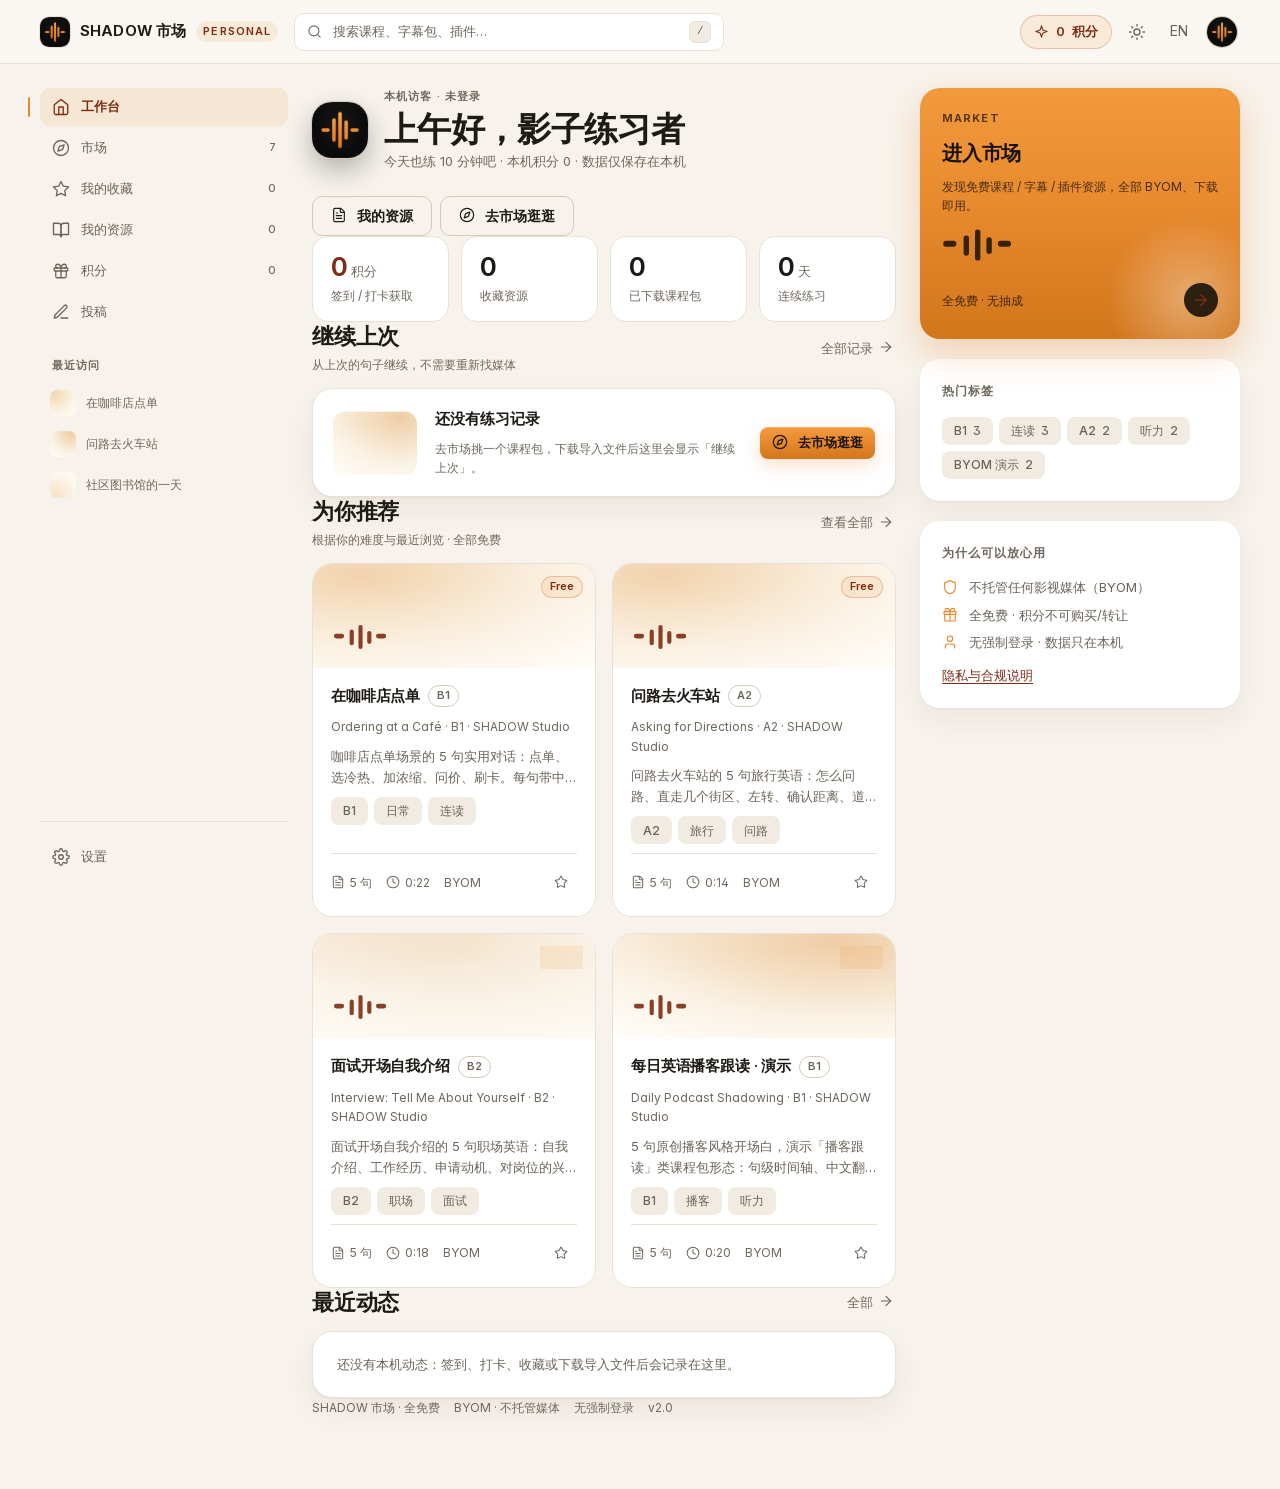
==== commit f0cd597c: "feat(ui): 实施 UI v2 重设计（个人工作台优先 + 三栏壳 + 8页重排 + 字体/CSS性能优化 + 全量QA） - 新壳：topbar + 248/744/320 三栏 + 移动5项" ====
--- a/market/index.html
+++ b/market/index.html
@@ -1,246 +1,236 @@
 <!doctype html>
-<html lang="zh-CN" data-theme="light" data-theme-pref="system" data-lang="zh-CN">
+<html lang="zh-CN" data-theme="dark" data-theme-pref="system" data-lang="zh-CN">
 <head>
   <meta charset="utf-8" />
   <meta name="viewport" content="width=device-width, initial-scale=1, viewport-fit=cover" />
-  <title>SHADOW 市场 · 全免费影子跟读课程资源站</title>
-  <meta name="description" content="SHADOW 市场 P0：全免费的影子跟读课程包 / 插件 / 字幕包资源站。移动优先、中英双语、可安装离线；BYOM 不含媒体，浏览器 + 桌面端薄接口导入 SHADOW Studio。" />
-  <meta name="color-scheme" content="light dark" />
-  <meta name="theme-color" content="#E88A2E" />
+  <title>SHADOW 市场 · 个人工作台</title>
+  <meta name="description" content="SHADOW 市场：全免费的影子跟读课程包 / 字幕包 / 插件资源站。个人工作台优先，BYOM 不托管媒体，无强制登录。" />
+  <meta name="color-scheme" content="dark light" />
+  <meta name="theme-color" content="#0A0A0C" />
   <meta name="application-name" content="SHADOW 市场" />
   <meta name="apple-mobile-web-app-capable" content="yes" />
   <meta name="apple-mobile-web-app-title" content="SHADOW 市场" />
   <meta name="apple-mobile-web-app-status-bar-style" content="black-translucent" />
 
-  <!-- 品牌图标包（用户提供的「声波 / Voice Wave」APP 图标，已由 Lead 放入 assets/brand/） -->
-  <link rel="icon" href="assets/brand/favicon.ico" sizes="any" />
+  <!-- 品牌图标包（用户提供的「声波 / Voice Wave」APP 图标） -->
   <link rel="icon" type="image/png" sizes="32x32" href="assets/brand/favicon-32.png" />
   <link rel="icon" type="image/png" sizes="16x16" href="assets/brand/favicon-16.png" />
   <link rel="apple-touch-icon" sizes="180x180" href="assets/brand/apple-touch-icon-180.png" />
   <link rel="manifest" href="manifest.webmanifest" />
 
-  <!-- 主题 + 语言在首屏绘制前应用，避免闪烁（localStorage 无账号、仅本机） -->
+  <!-- 主题在首屏绘制前应用，避免闪烁 -->
   <script>
     (function () {
-      var themeKey = 'shadow.market.theme.v1';
+      var KEY = 'shadow.market.theme.v1';
       var pref = 'system';
-      try { pref = localStorage.getItem(themeKey) || 'system'; } catch (e) { /* 隐私模式忽略 */ }
+      try { pref = localStorage.getItem(KEY) || 'system'; } catch (e) { /* ignore */ }
       if (pref !== 'light' && pref !== 'dark' && pref !== 'system') pref = 'system';
       var dark = pref === 'dark' || (pref === 'system' && window.matchMedia && window.matchMedia('(prefers-color-scheme: dark)').matches);
       document.documentElement.dataset.theme = dark ? 'dark' : 'light';
       document.documentElement.dataset.themePref = pref;
-      var lang = 'zh-CN';
-      try { lang = localStorage.getItem('shadow.market.lang.v1') === 'en' ? 'en' : 'zh-CN'; } catch (e) { /* ignore */ }
-      document.documentElement.lang = lang;
-      document.documentElement.dataset.lang = lang;
-      // 首屏路由（供 CSS 决定是否展示 home 静态骨架；非 home 路由隐藏，避免替换首屏造成 CLS）
-      try {
-        var raw = String(location.hash || '#/').replace(/^#/, '').replace(/^\/+/, '');
-        var parts = raw.split(/[/?]/);
-        var seg = parts[0] || 'home';
-        document.documentElement.dataset.route = seg;
-        // 路由感知预加载：把该路由的视图模块（及其依赖）与详情页课程包提前拉取，减少 LCP 前的请求链
-        var VIEW_FILE = {
-          resource: 'resource', license: 'license', creator: 'creator', favorites: 'favorites',
-          changelog: 'changelog', contribute: 'contribute', about: 'about', privacy: 'privacy',
-          complaint: 'complaint', import: 'import', points: 'points', settings: 'settings',
-          search: 'home', category: 'home', tag: 'home',
-        };
-        function preloadLink(href, isModule) {
-          try {
-            var l = document.createElement('link');
-            if (isModule) { l.rel = 'modulepreload'; }
-            else { l.rel = 'preload'; l.as = 'fetch'; l.type = 'application/json'; l.crossOrigin = 'anonymous'; }
-            l.href = href;
-            document.head.appendChild(l);
-          } catch (e) { /* ignore */ }
-        }
-        if (seg === 'resource') {
-          preloadLink('assets/js/views/resource.js', true);
-          preloadLink('assets/js/markdown.js', true);
-          var rid = parts[1] ? decodeURIComponent(parts[1]) : '';
-          if (rid) preloadLink('data/packages/' + encodeURIComponent(rid) + '.shadowcourse', false);
-        } else if (seg === 'license') {
-          preloadLink('assets/js/views/resource.js', true);
-          preloadLink('assets/js/views/license.js', true);
-        } else if (VIEW_FILE[seg] && seg !== 'home') {
-          preloadLink('assets/js/views/' + VIEW_FILE[seg] + '.js', true);
-        }
-      } catch (e) { document.documentElement.dataset.route = 'home'; }
     })();
   </script>
 
+  <!-- 字体与样式 -->
   <link rel="stylesheet" href="assets/styles/tokens.css" />
-  <link rel="stylesheet" href="assets/styles/app.css" />
-
-  <!-- 性能：首屏关键数据与核心模块预加载（减少关键请求链瀑布；只保留首屏真正需要的少数请求） -->
+  <link rel="stylesheet" href="assets/styles/base.css" />
+  <link rel="stylesheet" href="assets/styles/pages-dashboard.css" />
+  <link rel="stylesheet" href="assets/styles/pages-core.css" />
+
+  <!-- 二级页面样式按需加载（app.js 在个人/静态页路由动态插入 pages-personal.css） -->
+
+  <!-- 数据与首屏模块预加载（扁平化模块图，减少串行 RTT；首屏 LCP 优化） -->
   <link rel="preload" href="catalog/resources.json" as="fetch" type="application/json" crossorigin="anonymous" />
+  <link rel="preload" href="catalog/site.json" as="fetch" type="application/json" crossorigin="anonymous" />
+  <link rel="preload" href="catalog/categories.json" as="fetch" type="application/json" crossorigin="anonymous" />
+  <link rel="preload" href="catalog/tags.json" as="fetch" type="application/json" crossorigin="anonymous" />
+  <link rel="preload" href="catalog/authors.json" as="fetch" type="application/json" crossorigin="anonymous" />
+  <link rel="preload" href="catalog/licenses.json" as="fetch" type="application/json" crossorigin="anonymous" />
+  <link rel="modulepreload" href="assets/js/app.js" />
+  <link rel="modulepreload" href="assets/js/dom.js" />
+  <link rel="modulepreload" href="assets/js/icons.js" />
+  <link rel="modulepreload" href="assets/js/data.js" />
+  <link rel="modulepreload" href="assets/js/router.js" />
   <link rel="modulepreload" href="assets/js/i18n.js" />
-  <link rel="modulepreload" href="assets/js/data.js" />
   <link rel="modulepreload" href="assets/js/components.js" />
+  <link rel="modulepreload" href="assets/js/theme.js" />
+  <link rel="modulepreload" href="assets/js/points.js" />
+  <link rel="modulepreload" href="assets/js/prefs.js" />
+  <link rel="modulepreload" href="assets/js/pwa.js" />
+  <link rel="modulepreload" href="assets/js/views/ui.js" />
   <link rel="modulepreload" href="assets/js/views/home.js" />
 </head>
 <body>
-  <a class="skip-link" href="#main" data-i18n="跳到主内容">跳到主内容</a>
-
-  <header class="site-header">
-    <div class="header-inner">
-      <a class="brand" href="#/" aria-label="SHADOW 市场首页">
-        <img class="brand-logo" src="assets/brand/logo-64.png" width="32" height="32" alt="" aria-hidden="true" decoding="async" fetchpriority="high" />
-        <span class="brand-word">SHADOW</span>
-        <span class="brand-sub" data-i18n="市场">市场</span>
-        <span class="brand-chip">P0 · FREE</span>
-      </a>
-
-      <nav class="header-nav" aria-label="主导航" data-i18n-aria-label="主导航">
-        <a class="header-nav-link" href="#/" data-nav="home" data-i18n="探索">探索</a>
-        <a class="header-nav-link" href="#/favorites" data-nav="favorites" data-i18n="收藏">收藏</a>
-        <a class="header-nav-link" href="#/contribute" data-nav="contribute" data-i18n="投稿">投稿</a>
-        <a class="header-nav-link" href="#/about" data-nav="about" data-i18n="关于">关于</a>
-      </nav>
-
-      <form class="header-search" id="header-search-form" role="search" novalidate>
-        <svg class="header-search-icon" width="16" height="16" viewBox="0 0 16 16" aria-hidden="true" focusable="false">
-          <path fill="currentColor" d="M10.68 11.74a6 6 0 0 1-7.922-8.982 6 6 0 0 1 8.982 7.922l3.04 3.04a.749.749 0 0 1-.326 1.275.749.749 0 0 1-.734-.215ZM11.5 7a4.499 4.499 0 1 0-8.997 0A4.499 4.499 0 0 0 11.5 7Z"/>
-        </svg>
-        <label class="visually-hidden" for="global-search" data-i18n="搜索资源">搜索资源</label>
-        <input id="global-search" class="header-search-input" type="search" name="q" autocomplete="off" spellcheck="false" data-testid="search-input"
-               data-i18n-placeholder="搜索课程 / 插件 / 字幕包，按 / 聚焦"
-               data-i18n-aria-label="全局搜索" aria-describedby="search-kbd-hint" />
-        <kbd class="header-search-kbd" id="search-kbd-hint" aria-hidden="true">/</kbd>
-      </form>
-
-      <div class="header-actions">
-        <button class="icon-btn header-lang" id="lang-toggle" type="button" aria-label="切换语言" data-i18n-aria-label="切换语言" title="切换语言 / Switch language" data-testid="lang-toggle"><span id="lang-toggle-label">EN</span></button>
-        <button class="icon-btn" id="theme-toggle" type="button" title="切换深浅色外观" data-i18n-title="切换深浅色外观" aria-label="切换深浅色外观" data-testid="theme-toggle"></button>
-        <button class="icon-btn header-install" id="install-btn" type="button" hidden data-i18n-aria-label="安装到主屏幕" title="安装到主屏幕" data-i18n-title="安装到主屏幕"></button>
-        <button class="btn btn-sm btn-command" id="open-palette" type="button" title="命令面板 (Ctrl+K)" data-i18n-title="命令面板" aria-label="打开命令面板" data-i18n-aria-label="打开命令面板" data-testid="open-palette">
-          <svg width="14" height="14" viewBox="0 0 16 16" aria-hidden="true" focusable="false"><path fill="currentColor" d="M6.5 0a1.5 1.5 0 0 1 1.5 1.5v4h1v-4A1.5 1.5 0 0 1 10.5 0 1.5 1.5 0 0 1 12 1.5v4h1.5a1.5 1.5 0 0 1 0 3H12v4a1.5 1.5 0 0 1-3 0v-4H8v4a1.5 1.5 0 0 1-3 0v-4H3.5a1.5 1.5 0 0 1 0-3H5v-4A1.5 1.5 0 0 1 6.5 0Z"/></svg>
-          <span class="btn-command-label" data-i18n="命令">命令</span>
-          <kbd class="btn-kbd">Ctrl K</kbd>
-        </button>
-        <button class="icon-btn header-more" id="more-toggle" type="button" aria-expanded="false" aria-controls="more-menu" aria-label="更多菜单" data-i18n-aria-label="更多菜单" title="更多" data-i18n-title="更多" data-testid="more-toggle">
-          <svg width="16" height="16" viewBox="0 0 16 16" aria-hidden="true" focusable="false"><path fill="currentColor" d="M1 3.75A.75.75 0 0 1 1.75 3h12.5a.75.75 0 0 1 0 1.5H1.75A.75.75 0 0 1 1 3.75Zm0 4.25a.75.75 0 0 1 .75-.75h12.5a.75.75 0 0 1 0 1.5H1.75A.75.75 0 0 1 1 8Zm0 4.25a.75.75 0 0 1 .75-.75h12.5a.75.75 0 0 1 0 1.5H1.75a.75.75 0 0 1-.75-.75Z"/></svg>
-        </button>
-        <nav class="more-menu" id="more-menu" aria-label="更多菜单" data-i18n-aria-label="更多菜单" hidden>
-          <a href="#/import" role="menuitem" data-i18n="一键导入说明">一键导入说明</a>
-          <a href="#/changelog" role="menuitem" data-i18n="更新日志">更新日志</a>
-          <a href="#/points" role="menuitem" data-i18n="积分（P1 预览）">积分（P1 预览）</a>
-          <a href="#/settings" role="menuitem" data-i18n="设置">设置</a>
-          <a href="#/privacy" role="menuitem" data-i18n="隐私说明">隐私说明</a>
-          <a href="#/complaint" role="menuitem" data-i18n="版权与投诉">版权与投诉</a>
-        </nav>
-      </div>
+<a class="skip-link" href="#main">跳到主内容</a>
+
+<!-- ===== 顶栏 ===== -->
+<header class="topbar">
+  <a class="brand" href="#/" aria-label="SHADOW 市场 · 工作台">
+    <img class="brand-mark" src="assets/brand/logo-64.png" width="30" height="30" alt="" aria-hidden="true" decoding="async" fetchpriority="high" />
+    <span class="brand-word">SHADOW <span data-i18n="市场">市场</span></span>
+    <span class="brand-label" data-i18n="PERSONAL">PERSONAL</span>
+  </a>
+
+  <form class="search" id="header-search-form" role="search" action="#/search" method="get">
+    <svg class="icon icon-sm" viewBox="0 0 24 24" aria-hidden="true"><circle cx="11" cy="11" r="8"/><path d="m21 21-4.3-4.3"/></svg>
+    <input type="search" name="q" id="header-search-input" placeholder="搜索课程、字幕包、插件…" aria-label="搜索资源" autocomplete="off" />
+    <span class="kbd" aria-hidden="true">/</span>
+  </form>
+
+  <div class="topbar-actions">
+    <a class="pill-points" href="#/points" id="points-pill" title="积分：免费获取，不可购买/转让/提现">
+      <svg class="icon icon-sm" viewBox="0 0 24 24" aria-hidden="true"><path d="m12 3-1.9 5.8a2 2 0 0 1-1.3 1.3L3 12l5.8 1.9a2 2 0 0 1 1.3 1.3L12 21l1.9-5.8a2 2 0 0 1 1.3-1.3L21 12l-5.8-1.9a2 2 0 0 1-1.3-1.3z"/></svg>
+      <span class="num" id="points-pill-value">0</span> <span data-i18n="积分">积分</span>
+    </a>
+    <button class="icon-btn" id="theme-toggle" type="button" aria-label="切换主题" data-i18n-aria-label="切换主题" title="切换主题">
+      <svg class="icon" viewBox="0 0 24 24" aria-hidden="true"><circle cx="12" cy="12" r="4"/><path d="M12 2v2M12 20v2M4.93 4.93l1.41 1.41M17.66 17.66l1.41 1.41M2 12h2M20 12h2M6.34 17.66l-1.41 1.41M19.07 4.93l-1.41 1.41"/></svg>
+    </button>
+    <button class="icon-btn" id="lang-toggle" type="button" aria-label="切换语言" data-i18n-aria-label="切换语言" title="切换语言 / Switch language">
+      <span id="lang-toggle-label">EN</span>
+    </button>
+    <a class="user-chip" href="#/settings" aria-label="本机账户设置">
+      <img class="avatar" src="assets/brand/logo-64.png" width="30" height="30" alt="" aria-hidden="true" />
+    </a>
+  </div>
+</header>
+
+<!-- ===== 三栏主框架 ===== -->
+<div class="app">
+  <!-- 左导航 -->
+  <aside class="sidebar" aria-label="主导航">
+    <nav class="side-group">
+      <a class="side-item" href="#/" data-nav="dashboard">
+        <svg class="icon" viewBox="0 0 24 24" aria-hidden="true"><path d="m3 9 9-7 9 7v11a2 2 0 0 1-2 2H5a2 2 0 0 1-2-2z"/><polyline points="9 22 9 12 15 12 15 22"/></svg>
+        <span data-i18n="工作台">工作台</span>
+      </a>
+      <a class="side-item" href="#/market" data-nav="market">
+        <svg class="icon" viewBox="0 0 24 24" aria-hidden="true"><circle cx="12" cy="12" r="10"/><polygon points="16.24 7.76 14.12 14.12 7.76 16.24 9.88 9.88 16.24 7.76"/></svg>
+        <span data-i18n="市场">市场</span> <span class="count" id="nav-count-market"></span>
+      </a>
+      <a class="side-item" href="#/favorites" data-nav="favorites">
+        <svg class="icon" viewBox="0 0 24 24" aria-hidden="true"><path d="M12 2l3.09 6.26L22 9.27l-5 4.87 1.18 6.88L12 17.77l-6.18 3.25L7 14.14 2 9.27l6.91-1.01z"/></svg>
+        <span data-i18n="我的收藏">我的收藏</span> <span class="count" id="nav-count-favorites"></span>
+      </a>
+      <a class="side-item" href="#/favorites?tab=downloads" data-nav="library">
+        <svg class="icon" viewBox="0 0 24 24" aria-hidden="true"><path d="M2 3h6a4 4 0 0 1 4 4v14a3 3 0 0 0-3-3H2z"/><path d="M22 3h-6a4 4 0 0 0-4 4v14a3 3 0 0 1 3-3h7z"/></svg>
+        <span data-i18n="我的资源">我的资源</span> <span class="count" id="nav-count-library"></span>
+      </a>
+      <a class="side-item" href="#/points" data-nav="points">
+        <svg class="icon" viewBox="0 0 24 24" aria-hidden="true"><rect x="3" y="8" width="18" height="4" rx="1"/><path d="M12 8v13M19 12v7a2 2 0 0 1-2 2H7a2 2 0 0 1-2-2v-7"/><path d="M7.5 8a2.5 2.5 0 0 1 0-5C11 3 12 8 12 8s1-5 4.5-5a2.5 2.5 0 0 1 0 5"/></svg>
+        <span data-i18n="积分">积分</span> <span class="count" id="nav-count-points"></span>
+      </a>
+      <a class="side-item" href="#/contribute" data-nav="contribute">
+        <svg class="icon" viewBox="0 0 24 24" aria-hidden="true"><path d="M12 20h9"/><path d="M16.5 3.5a2.1 2.1 0 0 1 3 3L7 19l-4 1 1-4z"/></svg>
+        <span data-i18n="投稿">投稿</span>
+      </a>
+    </nav>
+
+    <nav class="side-group" aria-label="最近访问">
+      <p class="side-label eyebrow" data-i18n="最近访问">最近访问</p>
+      <a class="side-mini" href="#/resource/com.shadow.course.cafe-order">
+        <span class="thumb" style="background:var(--cover-1)"></span>
+        <span class="name">在咖啡店点单</span>
+      </a>
+      <a class="side-mini" href="#/resource/com.shadow.course.asking-directions">
+        <span class="thumb" style="background:var(--cover-2)"></span>
+        <span class="name">问路去火车站</span>
+      </a>
+      <a class="side-mini" href="#/resource/com.shadow.subtitle.daily-listening-b1">
+        <span class="thumb" style="background:var(--cover-3)"></span>
+        <span class="name">社区图书馆的一天</span>
+      </a>
+    </nav>
+
+    <div class="side-foot">
+      <a class="side-item" href="#/settings" data-nav="settings">
+        <svg class="icon" viewBox="0 0 24 24" aria-hidden="true"><circle cx="12" cy="12" r="3"/><path d="M19.4 15a1.65 1.65 0 0 0 .33 1.82l.06.06a2 2 0 1 1-2.83 2.83l-.06-.06a1.65 1.65 0 0 0-1.82-.33 1.65 1.65 0 0 0-1 1.51V21a2 2 0 1 1-4 0v-.09A1.65 1.65 0 0 0 9 19.4a1.65 1.65 0 0 0-1.82.33l-.06.06a2 2 0 1 1-2.83-2.83l.06-.06a1.65 1.65 0 0 0 .33-1.82 1.65 1.65 0 0 0-1.51-1H3a2 2 0 1 1 0-4h.09A1.65 1.65 0 0 0 4.6 9a1.65 1.65 0 0 0-.33-1.82l-.06-.06a2 2 0 1 1 2.83-2.83l.06.06a1.65 1.65 0 0 0 1.82.33H9a1.65 1.65 0 0 0 1-1.51V3a2 2 0 1 1 4 0v.09a1.65 1.65 0 0 0 1 1.51 1.65 1.65 0 0 0 1.82-.33l.06-.06a2 2 0 1 1 2.83 2.83l-.06.06a1.65 1.65 0 0 0-.33 1.82V9a1.65 1.65 0 0 0 1.51 1H21a2 2 0 1 1 0 4h-.09a1.65 1.65 0 0 0-1.51 1z"/></svg>
+        <span data-i18n="设置">设置</span>
+      </a>
     </div>
-  </header>
-
-  <div class="global-banner" id="global-banner" role="status" hidden></div>
-  <div class="pwa-banner" id="pwa-banner" role="region" aria-label="应用更新" hidden></div>
-
+  </aside>
+
+  <!-- 主内容 -->
   <main class="main" id="main" tabindex="-1">
-    <!-- 静态首屏（LCP 在 HTML 解析阶段即可出现；JS 渲染后由真实内容替换；高度预留避免 CLS） -->
     <div class="view view-first-paint" id="view" aria-busy="false">
-      <div class="first-paint" data-first-paint="1">
-        <div class="page-head">
-          <div class="page-head-text">
-            <h1 class="page-title" data-i18n="探索市场">探索市场</h1>
-            <p class="page-sub" data-i18n="全免费课程资源 · 一键导入 SHADOW Studio · 可安装离线">全免费课程资源 · 一键导入 SHADOW Studio · 可安装离线</p>
-          </div>
-          <div class="page-head-actions">
-            <a class="btn" href="#/import" data-i18n="一键导入说明">一键导入说明</a>
-            <a class="btn" href="#/contribute" data-i18n="投稿指南">投稿指南</a>
+      <!-- 静态首屏（个人工作台骨架）：LCP 尽早出现，路由渲染时替换 -->
+      <section class="page-head dash-greet">
+        <div class="profile-hero">
+          <img class="avatar-lg" src="assets/brand/logo-128.png" width="56" height="56" alt="" aria-hidden="true" />
+          <div class="profile-name">
+            <span class="eyebrow" data-i18n="本机访客 · 未登录">本机访客 · 未登录</span>
+            <h1 class="name">下午好，影子练习者</h1>
+            <span class="meta" data-i18n="今天也练 10 分钟吧 · 数据仅保存在本机">今天也练 10 分钟吧 · 数据仅保存在本机</span>
           </div>
         </div>
-        <div class="notice first-paint-notice">
-          <div>
-            <strong data-i18n="P0 全免费">P0 全免费</strong> · <span data-i18n="积分只是兑换凭证（免费获取，不可购买 / 提现 / 转让）">积分只是兑换凭证（免费获取，不可购买 / 提现 / 转让）</span> · <strong>BYOM</strong>：<span data-i18n="市场不托管影视媒体、不上传用户媒体">市场不托管影视媒体、不上传用户媒体</span> · <a href="#/import" data-i18n="如何一键导入 →">如何一键导入 →</a>
-          </div>
-        </div>
-        <div class="res-list first-paint-list" aria-hidden="true">
-          <div class="sk-card fp-card"><div class="row"><div class="sk sk-icon"></div><div class="fp-lines"><div class="sk sk-line sk-title"></div><div class="sk sk-line sk-sub"></div></div></div><div class="sk sk-line sk-text"></div><div class="sk sk-line sk-text short"></div><div class="sk sk-line sk-meta"></div></div>
-          <div class="sk-card fp-card"><div class="row"><div class="sk sk-icon"></div><div class="fp-lines"><div class="sk sk-line sk-title"></div><div class="sk sk-line sk-sub"></div></div></div><div class="sk sk-line sk-text"></div><div class="sk sk-line sk-text short"></div><div class="sk sk-line sk-meta"></div></div>
-          <div class="sk-card fp-card"><div class="row"><div class="sk sk-icon"></div><div class="fp-lines"><div class="sk sk-line sk-title"></div><div class="sk sk-line sk-sub"></div></div></div><div class="sk sk-line sk-text"></div><div class="sk sk-line sk-text short"></div><div class="sk sk-line sk-meta"></div></div>
-        </div>
-      </div>
+      </section>
+      <section class="stat-row" aria-label="我的数据">
+        <div class="stat stat-accent"><span class="stat-value">0<span class="unit">积分</span></span><span class="stat-label">签到 / 打卡获取</span></div>
+        <div class="stat"><span class="stat-value">0</span><span class="stat-label">收藏资源</span></div>
+        <div class="stat"><span class="stat-value">0</span><span class="stat-label">已下载课程包</span></div>
+        <div class="stat"><span class="stat-value">0<span class="unit">天</span></span><span class="stat-label">连续练习</span></div>
+      </section>
     </div>
     <div class="visually-hidden" id="view-status" role="status" aria-live="polite" aria-atomic="true"></div>
   </main>
 
-  <footer class="site-footer">
-    <div class="footer-inner">
-      <div class="footer-brand">
-        <a class="footer-brandline" href="#/">
-          <img src="assets/brand/icon-192.png" width="22" height="22" alt="" aria-hidden="true" loading="lazy" decoding="async" style="border-radius:6px" />
-          <span>SHADOW <span data-i18n="市场">市场</span></span>
-        </a>
-        <p class="footer-note" data-i18n="全免费资源站 · P0 静态版。服务于全人类的软件：本地优先、可离线、不绑架用户。">全免费资源站 · P0 静态版。服务于全人类的软件：本地优先、可离线、不绑架用户。</p>
-        <p class="footer-note footer-note-dim" data-i18n="市场与 SHADOW Studio 是两个独立产品：市场是 Web 端资源入口，桌面端只保留「导入课程包」薄接口。">市场与 SHADOW Studio 是两个独立产品：市场是 Web 端资源入口，桌面端只保留「导入课程包」薄接口。</p>
-      </div>
-      <nav class="footer-col" aria-label="站内链接" data-i18n-aria-label="站内链接">
-        <h2 class="footer-title" data-i18n="浏览">浏览</h2>
-        <a href="#/" data-i18n="探索">探索</a>
-        <a href="#/favorites" data-i18n="我的收藏">我的收藏</a>
-        <a href="#/search?q=" data-i18n="搜索">搜索</a>
-        <a href="#/changelog" data-i18n="更新日志">更新日志</a>
-      </nav>
-      <nav class="footer-col" aria-label="参与与边界">
-        <h2 class="footer-title" data-i18n="参与">参与</h2>
-        <a href="#/contribute" data-i18n="投稿指南">投稿指南</a>
-        <a href="#/import" data-i18n="导入说明">导入说明</a>
-        <a href="#/about" data-i18n="关于">关于</a>
-        <a href="#/privacy" data-i18n="隐私">隐私</a>
-        <a href="#/complaint" data-i18n="版权投诉">版权投诉</a>
-      </nav>
-      <div class="footer-col">
-        <h2 class="footer-title" data-i18n="P0 边界">P0 边界</h2>
-        <span data-i18n="全免费 · 积分只是兑换凭证">全免费 · 积分只是兑换凭证</span>
-        <span data-i18n="BYOM：不托管影视媒体">BYOM：不托管影视媒体</span>
-        <span data-i18n="不收集账号 · 无支付/抽成/DRM">不收集账号 · 无支付/抽成/DRM</span>
-        <span data-i18n="一切即插件：声明式资源类型">一切即插件：声明式资源类型</span>
-      </div>
-      <div class="footer-col">
-        <h2 class="footer-title" data-i18n="技术">技术</h2>
-        <span data-i18n="纯静态 · 无构建 · 无 CDN">纯静态 · 无构建 · 无 CDN</span>
-        <span data-i18n="hash 路由 · 原生 ES Modules">hash 路由 · 原生 ES Modules</span>
-        <a href="plugins/index.json">plugin index.json</a>
-        <a href="data/catalog.json">catalog.json</a>
-      </div>
-    </div>
-    <div class="footer-bottom">
-      <span data-i18n="SHADOW 市场 · P0 本地演示版（无后端账号）">SHADOW 市场 · P0 本地演示版（无后端账号）</span>
-      <span class="footer-sep" aria-hidden="true">·</span>
-      <span data-i18n="统计数字为示例数据，P0 不采集用户行为">统计数字为示例数据，P0 不采集用户行为</span>
-    </div>
-  </footer>
-
-  <!-- 移动端底部导航（≤820px 显示）：探索 / 收藏 / 投稿 / 更多 -->
-  <nav class="bottom-nav" aria-label="移动端导航" data-i18n-aria-label="移动端导航" data-testid="bottom-nav">
-    <a class="bottom-nav-link" href="#/" data-nav="home" data-testid="bottom-nav-home">
-      <svg width="20" height="20" viewBox="0 0 16 16" aria-hidden="true" focusable="false"><path fill="currentColor" d="M8 16A8 8 0 1 1 8 0a8 8 0 0 1 0 16ZM1.5 8a6.5 6.5 0 1 0 13 0 6.5 6.5 0 0 0-13 0Zm3.146-3.354 1.83 3.254a1 1 0 0 0 .464.404l3.254 1.83a.5.5 0 0 0 .708-.708l-1.83-3.254a1 1 0 0 0-.464-.404L5.354 3.938a.5.5 0 0 0-.708.708Z"/></svg>
-      <span data-i18n="探索">探索</span>
-    </a>
-    <a class="bottom-nav-link" href="#/favorites" data-nav="favorites" data-testid="bottom-nav-favorites">
-      <svg width="20" height="20" viewBox="0 0 16 16" aria-hidden="true" focusable="false"><path fill="currentColor" fill-rule="evenodd" d="M8 .25a.75.75 0 0 1 .673.418l1.882 3.815 4.21.612a.75.75 0 0 1 .416 1.279l-3.046 2.97.719 4.192a.751.751 0 0 1-1.088.791L8 12.347l-3.766 1.98a.75.75 0 0 1-1.088-.79l.72-4.194L.818 6.374a.75.75 0 0 1 .416-1.28l4.21-.611L7.327.668A.75.75 0 0 1 8 .25Z"/></svg>
+  <!-- 右栏（由 app.js 按路由渲染；首屏静态兜底） -->
+  <aside class="rail" id="rail" aria-label="市场与动态">
+    <a class="cta-market" href="#/market">
+      <span class="cta-eyebrow">Market</span>
+      <h3 data-i18n="进入市场">进入市场</h3>
+      <p data-i18n="发现免费课程 / 字幕 / 插件资源，全部 BYOM、下载即用。">发现免费课程 / 字幕 / 插件资源，全部 BYOM、下载即用。</p>
+      <svg class="wave" viewBox="0 0 160 60" aria-hidden="true"><g fill="currentColor"><rect x="2" y="23" width="22" height="10" rx="5"/><rect x="36" y="14" width="9" height="34" rx="4.5"/><rect x="55" y="4" width="9" height="52" rx="4.5"/><rect x="74" y="17" width="9" height="28" rx="4.5"/><rect x="93" y="23" width="22" height="10" rx="5"/></g></svg>
+      <span class="cta-foot">
+        <span class="micro" style="opacity:.8" data-i18n="全免费 · 无抽成">全免费 · 无抽成</span>
+        <span class="cta-arrow"><svg class="icon" viewBox="0 0 24 24" aria-hidden="true"><path d="M5 12h14"/><path d="m12 5 7 7-7 7"/></svg></span>
+      </span>
+    </a>
+  </aside>
+</div>
+
+<!-- 移动端底部导航（≤860px 显示）：工作台 / 市场 / 收藏 / 积分 / 更多 -->
+<nav class="mobile-nav" aria-label="移动端导航" data-i18n-aria-label="移动端导航" data-testid="bottom-nav">
+  <div class="mobile-nav-inner">
+    <a class="mobile-nav-item" href="#/" data-nav="dashboard" data-testid="bottom-nav-home">
+      <svg class="icon" viewBox="0 0 24 24" aria-hidden="true"><path d="m3 9 9-7 9 7v11a2 2 0 0 1-2 2H5a2 2 0 0 1-2-2z"/><polyline points="9 22 9 12 15 12 15 22"/></svg>
+      <span data-i18n="工作台">工作台</span>
+    </a>
+    <a class="mobile-nav-item" href="#/market" data-nav="market" data-testid="bottom-nav-market">
+      <svg class="icon" viewBox="0 0 24 24" aria-hidden="true"><circle cx="12" cy="12" r="10"/><polygon points="16.24 7.76 14.12 14.12 7.76 16.24 9.88 9.88 16.24 7.76"/></svg>
+      <span data-i18n="市场">市场</span>
+    </a>
+    <a class="mobile-nav-item" href="#/favorites" data-nav="favorites" data-testid="bottom-nav-favorites">
+      <svg class="icon" viewBox="0 0 24 24" aria-hidden="true"><path d="M12 2l3.09 6.26L22 9.27l-5 4.87 1.18 6.88L12 17.77l-6.18 3.25L7 14.14 2 9.27l6.91-1.01z"/></svg>
       <span data-i18n="收藏">收藏</span>
     </a>
-    <a class="bottom-nav-link" href="#/contribute" data-nav="contribute" data-testid="bottom-nav-contribute">
-      <svg width="20" height="20" viewBox="0 0 16 16" aria-hidden="true" focusable="false"><path fill="currentColor" d="M2.75 14A1.75 1.75 0 0 1 1 12.25v-2.5a.75.75 0 0 1 1.5 0v2.5c0 .138.112.25.25.25h10.5a.25.25 0 0 0 .25-.25v-2.5a.75.75 0 0 1 1.5 0v2.5A1.75 1.75 0 0 1 13.25 14ZM7.25 4.06 4.53 6.78a.75.75 0 0 1-1.06-1.06l3.75-3.75a.75.75 0 0 1 1.06 0l3.75 3.75a.75.75 0 0 1-1.06 1.06L8.75 4.06V11a.75.75 0 0 1-1.5 0Z"/></svg>
-      <span data-i18n="投稿">投稿</span>
-    </a>
-    <button class="bottom-nav-link" id="bottom-more" type="button" aria-expanded="false" aria-controls="more-menu" data-testid="bottom-nav-more">
-      <svg width="20" height="20" viewBox="0 0 16 16" aria-hidden="true" focusable="false"><path fill="currentColor" d="M1 3.75A.75.75 0 0 1 1.75 3h12.5a.75.75 0 0 1 0 1.5H1.75A.75.75 0 0 1 1 3.75Zm0 4.25a.75.75 0 0 1 .75-.75h12.5a.75.75 0 0 1 0 1.5H1.75A.75.75 0 0 1 1 8Zm0 4.25a.75.75 0 0 1 .75-.75h12.5a.75.75 0 0 1 0 1.5H1.75a.75.75 0 0 1-.75-.75Z"/></svg>
+    <a class="mobile-nav-item" href="#/points" data-nav="points" data-testid="bottom-nav-points">
+      <svg class="icon" viewBox="0 0 24 24" aria-hidden="true"><rect x="3" y="8" width="18" height="4" rx="1"/><path d="M12 8v13M19 12v7a2 2 0 0 1-2 2H7a2 2 0 0 1-2-2v-7"/><path d="M7.5 8a2.5 2.5 0 0 1 0-5C11 3 12 8 12 8s1-5 4.5-5a2.5 2.5 0 0 1 0 5"/></svg>
+      <span data-i18n="积分">积分</span>
+    </a>
+    <button class="mobile-nav-item" type="button" id="bottom-more" aria-expanded="false" aria-controls="more-menu" data-testid="bottom-nav-more">
+      <svg class="icon" viewBox="0 0 24 24" aria-hidden="true"><path d="M4 6h16M4 12h16M4 18h16"/></svg>
       <span data-i18n="更多">更多</span>
     </button>
-  </nav>
-
-  <div class="toast-region" id="toast-region" aria-live="polite" aria-atomic="false"></div>
-  <div id="palette-root"></div>
-  <div id="modal-root"></div>
-
-  <noscript>
-    <div class="noscript">SHADOW 市场需要 JavaScript 才能浏览资源。请启用 JavaScript，或用 <code>node market/serve.mjs</code> 本地启动后访问。</div>
-  </noscript>
-
-  <script type="module" src="assets/js/app.js"></script>
+  </div>
+</nav>
+
+<!-- 移动端「更多」菜单 -->
+<div class="more-menu" id="more-menu" hidden>
+  <a class="more-menu-item" href="#/contribute"><span data-i18n="投稿">投稿</span></a>
+  <a class="more-menu-item" href="#/changelog"><span data-i18n="更新日志">更新日志</span></a>
+  <a class="more-menu-item" href="#/import"><span data-i18n="导入说明">导入说明</span></a>
+  <a class="more-menu-item" href="#/about"><span data-i18n="关于">关于</span></a>
+  <a class="more-menu-item" href="#/settings"><span data-i18n="设置">设置</span></a>
+</div>
+
+<div class="toast-region" id="toast-region" aria-live="polite" aria-atomic="false"></div>
+<div id="palette-root"></div>
+<div id="modal-root"></div>
+
+<noscript>
+  <div class="noscript">SHADOW 市场需要 JavaScript 才能浏览资源。请启用 JavaScript，或用 <code>node market/serve.mjs</code> 本地启动后访问。</div>
+</noscript>
+
+<script type="module" src="assets/js/app.js"></script>
 </body>
 </html>
--- a/market/assets/styles/tokens.css
+++ b/market/assets/styles/tokens.css
@@ -1,166 +1,175 @@
 /* ==========================================================================
-   SHADOW 市场 · Design Tokens
-   学习 GitHub 的网页设计逻辑（信息架构 / 中性色阶 / 边框分层 / 14px 基准）。
-   品牌视觉来自 `C:\Users\A pig\OneDrive\桌面\APP` 的「声波 · Voice Wave」正式 App 图标：
-   深色底（#0C0C0E）+ 品牌橙（#E88A2E，渐变 #FFB55C → #E27418）。
-   → --brand 用于标识/图标/装饰光晕；--accent 用于可读性达标的文字链接与主按钮。
+   SHADOW 市场 · Design Tokens v2「Obsidian & Amber」
+   Lead 定稿；mockup 页面只读引用，不要改本文件。
+   设计方向：个人工作台优先（GitHub 式四栏）+ 暖黑/暖纸双主题 + 琥珀强调。
    ========================================================================== */
 
-:root {
-  color-scheme: light;
-
-  /* 品牌（来自 APP 图标包：深色底 + 品牌橙 #E88A2E / 渐变 #FFB55C→#E27418） */
-  --brand: #E88A2E;
-  --brand-deep: #C2410C;
-  --brand-soft: rgba(232, 138, 46, 0.14);
-  --brand-gradient: linear-gradient(180deg, #ffb55c 0%, #f29a3e 55%, #e27418 100%);
-  --accent: #C2410C;
-  --accent-strong: #9A3412;
-  --accent-fg: #ffffff;
-  --accent-muted: rgba(194, 65, 12, 0.1);
-
-  /* 中性色阶（GitHub 式分层：canvas → subtle → surface → border） */
-  --canvas: #ffffff;
-  --canvas-subtle: #f6f8fa;
-  --canvas-inset: #f0f3f6;
-  --surface: #ffffff;
-  --surface-2: #f6f8fa;
-  --surface-hover: #eef1f4;
-  --overlay: rgba(31, 35, 40, 0.48);
-
-  --border: #d0d7de;
-  --border-muted: #d8dee4;
-  --border-subtle: #eaeef2;
-  --border-strong: #8c959f; /* 非文本对比 ≥3:1（输入框/控件边框） */
-
-  --fg: #1f2328;
-  --fg-muted: #59636e;
-  --fg-subtle: #57606a; /* 对比度 ≥4.5:1（含 --canvas-subtle 背景） */
-  --fg-on-emphasis: #ffffff;
-  --fg-inverse: #ffffff;
-
-  /* 语义色 */
-  --success: #1a7f37;
-  --success-soft: rgba(26, 127, 55, 0.1);
-  --danger: #cf222e;
-  --danger-soft: rgba(207, 34, 46, 0.08);
-  --danger-border: rgba(207, 34, 46, 0.4);
-  --attention: #9a6700;
-  --attention-soft: #fff8c5;
-  --info: #0969da;
-  --info-soft: rgba(9, 105, 218, 0.08);
-
-  /* 强调按钮（浅色主题用深橙底白字，保证 4.5:1 对比度） */
-  --btn-primary-bg: #C2410C;
-  --btn-primary-bg-hover: #9A3412;
-  --btn-primary-fg: #ffffff;
-  --btn-bg: #f6f8fa;
-  --btn-bg-hover: #eef1f4;
-  --btn-fg: #24292f;
-  --btn-border: rgba(31, 35, 40, 0.15);
-  --btn-danger-bg: #cf222e;
-  --btn-danger-hover: #a40e26;
-
-  /* 排版 */
-  --font-sans: -apple-system, BlinkMacSystemFont, "Segoe UI", "Noto Sans SC", "PingFang SC", "Hiragino Sans GB", "Microsoft YaHei", "Helvetica Neue", Arial, sans-serif;
-  --font-mono: "Cascadia Mono", "SFMono-Regular", "SF Mono", Consolas, "Liberation Mono", Menlo, "Noto Sans Mono CJK SC", monospace;
-  --font-size-base: 14px;
-  --font-size-small: 12px;
-  --font-size-xs: 11px;
-  --font-size-h1: 26px;
-  --font-size-h2: 20px;
-  --font-size-h3: 16px;
-  --line-height: 1.5;
-  --line-height-relaxed: 1.65;
-
-  /* 间距 / 圆角 / 阴影 */
-  --space-1: 4px;
-  --space-2: 8px;
-  --space-3: 12px;
-  --space-4: 16px;
-  --space-5: 24px;
-  --space-6: 32px;
-  --space-7: 48px;
-  --radius-sm: 4px;
-  --radius: 6px;
-  --radius-lg: 10px;
-  --radius-pill: 999px;
-  --shadow-sm: 0 1px 0 rgba(31, 35, 40, 0.04);
-  --shadow-card: 0 1px 0 rgba(31, 35, 40, 0.04);
-  --shadow-pop: 0 8px 24px rgba(66, 74, 83, 0.16), 0 1px 2px rgba(31, 35, 40, 0.12);
-  --shadow-modal: 0 16px 48px rgba(31, 35, 40, 0.28);
-
-  /* 布局 */
-  --container: 1280px;
-  --header-h: 62px;
-  --sidebar-w: 272px;
-  --aside-w: 296px;
-  --focus-ring: 0 0 0 3px rgba(232, 138, 46, 0.5);
-  --focus-ring-accent: 0 0 0 3px rgba(194, 65, 12, 0.28);
-  --transition: 120ms ease;
-  --z-header: 30;
-  --z-toast: 80;
-  --z-modal: 90;
-  --z-palette: 100;
+@font-face {
+  font-family: "InterVariable";
+  src: url("../fonts/InterVariable-latin.woff2") format("woff2-variations");
+  font-weight: 100 900;
+  font-style: normal;
+  font-display: swap;
 }
 
+:root,
 :root[data-theme="dark"] {
   color-scheme: dark;
 
-  --brand: #FFB55C;
-  --brand-deep: #FFD08A;
-  --brand-soft: rgba(255, 181, 92, 0.16);
-  --brand-gradient: linear-gradient(180deg, #ffb55c 0%, #f29a3e 55%, #e27418 100%);
-  --accent: #FFB55C;
-  --accent-strong: #FFD08A;
-  --accent-fg: #1a1208;
-  --accent-muted: rgba(255, 181, 92, 0.12);
+  /* 基底（暖黑，取自品牌图标的 #0C0C0E / #181512） */
+  --bg: #0A0A0C;
+  --bg-canvas: #0C0C0F;
+  --bg-1: #101013;
+  --bg-2: #141418;
+  --bg-3: #1B1B21;
+  --bg-4: #23232A;
+  --line: #24242B;
+  --line-strong: #34343E;
 
-  --canvas: #0d1117;
-  --canvas-subtle: #010409;
-  --canvas-inset: #010409;
-  --surface: #161b22;
-  --surface-2: #1c2128;
-  --surface-hover: #21262d;
-  --overlay: rgba(1, 4, 9, 0.72);
+  /* 文字（暖白） */
+  --text: #F5F0E9;
+  --text-2: #B9B2A8;
+  --text-3: #9A938A;
+  --text-inverse: #15110C;
 
-  --border: #30363d;
-  --border-muted: #3d444d;
-  --border-subtle: #21262d;
-  --border-strong: #6e7681;
+  /* 品牌（Voice Wave 琥珀） */
+  --amber: #FFB55C;
+  --amber-2: #F0913B;
+  --amber-3: #E27418;
+  --amber-ink: #1A1208;
+  --amber-text: #FFB55C;
+  --amber-soft: rgba(255, 181, 92, 0.12);
+  --amber-line: rgba(255, 181, 92, 0.3);
+  --amber-gradient: linear-gradient(180deg, #FFC06E 0%, #FFB55C 42%, #F0913B 100%);
+  --amber-glow: radial-gradient(60% 60% at 28% 8%, rgba(255, 181, 92, 0.1), transparent 70%);
 
-  --fg: #e6edf3;
-  --fg-muted: #9198a1;
-  --fg-subtle: #7d8590;
-  --fg-on-emphasis: #ffffff;
+  /* 状态（克制：只用成功/危险两个） */
+  --success: #7FD99A;
+  --success-soft: rgba(127, 217, 154, 0.12);
+  --danger: #FF7A6B;
+  --danger-soft: rgba(255, 122, 107, 0.12);
 
-  --success: #3fb950;
-  --success-soft: rgba(63, 185, 80, 0.12);
-  --danger: #f85149;
-  --danger-soft: rgba(248, 81, 73, 0.1);
-  --danger-border: rgba(248, 81, 73, 0.4);
-  --attention: #d29922;
-  --attention-soft: rgba(187, 128, 9, 0.12);
-  --info: #58a6ff;
-  --info-soft: rgba(56, 139, 253, 0.12);
+  /* 资源封面（只允许琥珀/暖灰 5 档，禁止绿紫蓝） */
+  --cover-1: radial-gradient(120% 120% at 18% 12%, #3A2A18 0%, #17130F 55%, #0E0D0B 100%);
+  --cover-2: radial-gradient(120% 120% at 80% 8%, #332417 0%, #14110E 60%, #0C0B0A 100%);
+  --cover-3: radial-gradient(120% 120% at 22% 90%, #2A2118 0%, #12100D 60%, #0B0A09 100%);
+  --cover-4: radial-gradient(120% 120% at 78% 82%, #3C2B19 0%, #16120E 60%, #0D0C0A 100%);
+  --cover-5: radial-gradient(120% 120% at 50% 10%, #241B12 0%, #100E0C 60%, #0A0A09 100%);
 
-  --btn-primary-bg: #E88A2E;
-  --btn-primary-bg-hover: #FFB55C;
-  --btn-primary-fg: #1a1208;
-  --btn-bg: #21262d;
-  --btn-bg-hover: #30363d;
-  --btn-fg: #e6edf3;
-  --btn-border: rgba(240, 246, 252, 0.1);
-  --btn-danger-bg: #da3633;
-  --btn-danger-hover: #f85149;
+  /* 阴影/焦点/动效 */
+  --shadow-card: 0 1px 0 rgba(255, 255, 255, 0.03) inset, 0 12px 32px rgba(0, 0, 0, 0.3);
+  --shadow-pop: 0 20px 56px rgba(0, 0, 0, 0.5);
+  --shadow-inset: inset 0 1px 0 rgba(255, 255, 255, 0.04);
+  --ring: 0 0 0 2px var(--bg), 0 0 0 4px var(--amber);
+  --ease: cubic-bezier(0.2, 0.7, 0.2, 1);
+  --dur: 160ms;
 
-  --shadow-card: 0 0 0 0 transparent;
-  --shadow-pop: 0 8px 24px rgba(1, 4, 9, 0.7), 0 0 0 1px rgba(48, 54, 61, 0.6);
-  --shadow-modal: 0 16px 56px rgba(1, 4, 9, 0.85), 0 0 0 1px #30363d;
-  --focus-ring: 0 0 0 3px rgba(255, 181, 92, 0.4);
-  --focus-ring-accent: 0 0 0 3px rgba(255, 181, 92, 0.35);
+  /* 遮罩/半透明 */
+  --overlay: rgba(4, 4, 6, 0.66);
+  --glass: rgba(10, 10, 12, 0.78);
 }
 
-@media (prefers-reduced-motion: reduce) {
-  :root { --transition: 0ms; }
+:root[data-theme="light"] {
+  color-scheme: light;
+
+  /* 暖纸 */
+  --bg: #F7F3EC;
+  --bg-canvas: #FBF8F3;
+  --bg-1: #FFFFFF;
+  --bg-2: #FFFFFF;
+  --bg-3: #F1EBE1;
+  --bg-4: #E9E1D5;
+  --line: #E9E1D5;
+  --line-strong: #D5C9B8;
+
+  --text: #1E1B17;
+  --text-2: #6A6359;
+  --text-3: #6E675D;
+  --text-inverse: #FFFFFF;
+
+  --amber: #E88A2E;
+  --amber-2: #C2410C;
+  --amber-3: #9A3412;
+  --amber-ink: #1A1208;
+  --amber-text: #7C2D12;
+  --amber-soft: rgba(232, 138, 46, 0.12);
+  --amber-line: rgba(194, 65, 12, 0.24);
+  --amber-gradient: linear-gradient(180deg, #F29A3E 0%, #E88A2E 45%, #D2761C 100%);
+  --amber-glow: radial-gradient(60% 60% at 28% 8%, rgba(232, 138, 46, 0.09), transparent 70%);
+
+  --success: #2F8F4E;
+  --success-soft: rgba(47, 143, 78, 0.1);
+  --danger: #C0362C;
+  --danger-soft: rgba(192, 54, 44, 0.08);
+
+  --cover-1: radial-gradient(120% 120% at 18% 12%, #F3D7B4 0%, #FBF2E4 60%, #FFFDFA 100%);
+  --cover-2: radial-gradient(120% 120% at 80% 8%, #EFCDA6 0%, #FAF1E2 60%, #FFFDFA 100%);
+  --cover-3: radial-gradient(120% 120% at 22% 90%, #F6E2C6 0%, #FCF5E9 60%, #FFFDFA 100%);
+  --cover-4: radial-gradient(120% 120% at 78% 82%, #F0D2AC 0%, #FAF3E6 60%, #FFFDFA 100%);
+  --cover-5: radial-gradient(120% 120% at 50% 10%, #F5E6D2 0%, #FBF6EC 60%, #FFFDFA 100%);
+
+  --shadow-card: 0 1px 2px rgba(35, 27, 18, 0.05), 0 12px 32px rgba(35, 27, 18, 0.06);
+  --shadow-pop: 0 20px 56px rgba(35, 27, 18, 0.14);
+  --shadow-inset: inset 0 1px 0 rgba(255, 255, 255, 0.7);
+  --ring: 0 0 0 2px var(--bg), 0 0 0 4px var(--amber-2);
+  --ease: cubic-bezier(0.2, 0.7, 0.2, 1);
+  --dur: 160ms;
+
+  --overlay: rgba(30, 27, 23, 0.4);
+  --glass: rgba(251, 248, 243, 0.82);
 }
+
+/* ---------- 与主题无关的常量 ---------- */
+:root {
+  /* 字体 */
+  --font-sans: "InterVariable", "Inter", -apple-system, BlinkMacSystemFont, "Segoe UI",
+    "PingFang SC", "Noto Sans SC", "Microsoft YaHei", "Helvetica Neue", Arial, sans-serif;
+  --font-mono: "JetBrains Mono", ui-monospace, "Cascadia Mono", "SF Mono", Consolas, monospace;
+
+  /* 字阶 */
+  --fs-display: 34px;
+  --fs-h1: 28px;
+  --fs-h2: 22px;
+  --fs-h3: 17px;
+  --fs-body: 14px;
+  --fs-sm: 13px;
+  --fs-micro: 12px;
+  --fs-tiny: 11px;
+  --lh-tight: 1.15;
+  --lh-heading: 1.32;
+  --lh-body: 1.62;
+
+  /* 间距（4 基数） */
+  --sp-1: 4px;
+  --sp-2: 8px;
+  --sp-3: 12px;
+  --sp-4: 16px;
+  --sp-5: 20px;
+  --sp-6: 24px;
+  --sp-7: 32px;
+  --sp-8: 40px;
+  --sp-9: 48px;
+  --sp-10: 64px;
+
+  /* 圆角 */
+  --r-xs: 6px;
+  --r-sm: 8px;
+  --r-md: 10px;
+  --r-lg: 16px;
+  --r-xl: 20px;
+  --r-2xl: 24px;
+  --r-pill: 999px;
+
+  /* 布局 */
+  --container: 1440px;
+  --sidebar-w: 248px;
+  --rail-w: 320px;
+  --header-h: 64px;
+  --gutter: 24px;
+  --page-x: 40px;
+  --content-max: 880px;
+
+  --z-header: 30;
+  --z-float: 60;
+  --z-overlay: 80;
+}
--- a/market/assets/styles/base.css
+++ b/market/assets/styles/base.css
@@ -0,0 +1,553 @@
+/* ==========================================================================
+   SHADOW 市场 · Base UI v2「Obsidian & Amber」
+   Lead 定稿；mockup 页面只读引用，不要改本文件。
+   依赖 tokens.css（变量）。页面级样式放 styles/pages-*.css。
+   ========================================================================== */
+
+/* ---------- reset ---------- */
+*,
+*::before,
+*::after { box-sizing: border-box; }
+html, body { margin: 0; padding: 0; }
+html { -webkit-text-size-adjust: 100%; }
+body {
+  min-height: 100vh;
+  background: var(--bg);
+  color: var(--text);
+  font-family: var(--font-sans);
+  font-size: var(--fs-body);
+  line-height: var(--lh-body);
+  -webkit-font-smoothing: antialiased;
+  text-rendering: optimizeLegibility;
+  font-feature-settings: "cv11", "ss01";
+}
+img, svg { display: block; max-width: 100%; }
+button, input, textarea, select { font: inherit; color: inherit; }
+button { cursor: pointer; background: none; border: 0; padding: 0; }
+a { color: inherit; text-decoration: none; }
+ul, ol { margin: 0; padding: 0; list-style: none; }
+h1, h2, h3, h4, p { margin: 0; }
+::selection { background: var(--amber); color: var(--amber-ink); }
+
+::-webkit-scrollbar { width: 10px; height: 10px; }
+::-webkit-scrollbar-thumb { background: var(--bg-4); border-radius: 999px; border: 2px solid var(--bg); }
+::-webkit-scrollbar-track { background: transparent; }
+
+:focus-visible { outline: none; box-shadow: var(--ring); border-radius: 8px; }
+
+.skip-link {
+  position: absolute;
+  left: 16px;
+  top: -48px;
+  z-index: 1000;
+  padding: 10px 14px;
+  border-radius: var(--r-sm);
+  background: var(--bg-2);
+  border: 1px solid var(--amber-line);
+  color: var(--text);
+  font-size: var(--fs-sm);
+  transition: top var(--dur) var(--ease);
+}
+.skip-link:focus { top: 12px; }
+
+/* ---------- 排版 ---------- */
+.display { font-size: var(--fs-display); line-height: var(--lh-tight); font-weight: 650; letter-spacing: -0.02em; }
+h1, .h1 { font-size: var(--fs-h1); line-height: var(--lh-heading); font-weight: 640; letter-spacing: -0.015em; }
+h2, .h2 { font-size: var(--fs-h2); line-height: var(--lh-heading); font-weight: 620; letter-spacing: -0.01em; }
+h3, .h3 { font-size: var(--fs-h3); line-height: var(--lh-heading); font-weight: 600; }
+.body { font-size: var(--fs-body); line-height: var(--lh-body); }
+.small { font-size: var(--fs-sm); }
+.micro { font-size: var(--fs-micro); }
+.tiny { font-size: var(--fs-tiny); }
+.muted { color: var(--text-2); }
+.faint { color: var(--text-3); }
+.mono { font-family: var(--font-mono); font-variant-numeric: tabular-nums; }
+.num { font-variant-numeric: tabular-nums; }
+.eyebrow {
+  font-size: var(--fs-tiny);
+  font-weight: 600;
+  letter-spacing: 0.1em;
+  text-transform: uppercase;
+  color: var(--text-3);
+}
+.lead { font-size: 15px; line-height: 1.6; color: var(--text-2); }
+.text-link { color: var(--amber-text); text-decoration: underline; text-underline-offset: 3px; text-decoration-thickness: 1px; }
+.text-link:hover { color: var(--amber-2); }
+.strong { font-weight: 600; }
+.nowrap { white-space: nowrap; }
+
+/* ---------- 顶栏 ---------- */
+.topbar {
+  position: sticky;
+  top: 0;
+  z-index: var(--z-header);
+  height: var(--header-h);
+  display: flex;
+  align-items: center;
+  gap: 16px;
+  padding: 0 var(--page-x);
+  background: var(--glass);
+  backdrop-filter: blur(16px) saturate(1.2);
+  -webkit-backdrop-filter: blur(16px) saturate(1.2);
+  border-bottom: 1px solid var(--line);
+}
+.brand { display: inline-flex; align-items: center; gap: 10px; min-width: 0; }
+.brand-mark { width: 30px; height: 30px; border-radius: 9px; box-shadow: 0 0 0 1px var(--line); }
+.brand-word { font-size: 15px; font-weight: 650; letter-spacing: 0.01em; }
+.brand-label {
+  font-size: var(--fs-tiny); font-weight: 600; letter-spacing: 0.1em;
+  color: var(--amber-text); background: var(--amber-soft);
+  padding: 2px 7px; border-radius: 999px;
+}
+.search {
+  flex: 1 1 auto; max-width: 430px; min-width: 200px;
+  display: flex; align-items: center; gap: 9px;
+  height: 38px; padding: 0 12px;
+  background: var(--bg-2);
+  border: 1px solid var(--line);
+  border-radius: var(--r-md);
+  color: var(--text-3);
+  transition: border-color var(--dur) var(--ease);
+}
+.search:hover, .search:focus-within { border-color: var(--line-strong); }
+.search input { flex: 1; min-width: 0; background: none; border: 0; outline: none; color: var(--text); font-size: var(--fs-sm); }
+.search input::placeholder { color: var(--text-3); }
+.search .kbd { flex: none; }
+.topbar-actions { margin-left: auto; display: flex; align-items: center; gap: 8px; }
+.kbd {
+  display: inline-flex; align-items: center; justify-content: center;
+  min-width: 22px; height: 22px; padding: 0 6px;
+  font-family: var(--font-mono); font-size: 11px; color: var(--text-3);
+  background: var(--bg-3); border: 1px solid var(--line); border-radius: 6px;
+}
+.pill-points {
+  display: inline-flex; align-items: center; gap: 7px;
+  height: 34px; padding: 0 13px;
+  border-radius: 999px;
+  background: var(--amber-soft); color: var(--amber-text);
+  font-size: var(--fs-sm); font-weight: 600;
+  border: 1px solid var(--amber-line);
+}
+.pill-points .num { font-size: 13px; }
+.icon-btn {
+  width: 34px; height: 34px; border-radius: 10px;
+  display: inline-flex; align-items: center; justify-content: center;
+  color: var(--text-2);
+  transition: background var(--dur) var(--ease), color var(--dur) var(--ease);
+}
+.icon-btn:hover { background: var(--bg-3); color: var(--text); }
+.user-chip { display: inline-flex; align-items: center; gap: 8px; padding: 3px; border-radius: 999px; }
+.user-chip:hover { background: var(--bg-3); }
+.avatar {
+  width: 30px; height: 30px; border-radius: 50%;
+  object-fit: cover; box-shadow: 0 0 0 1px var(--line-strong);
+}
+.avatar-lg { width: 56px; height: 56px; border-radius: 18px; }
+.icon { width: 18px; height: 18px; flex: none; stroke: currentColor; fill: none; stroke-width: 1.75; stroke-linecap: round; stroke-linejoin: round; }
+.icon-sm { width: 15px; height: 15px; }
+.icon-lg { width: 22px; height: 22px; }
+
+/* ---------- 主框架：sidebar / main / rail ---------- */
+.app {
+  width: 100%;
+  max-width: var(--container);
+  margin: 0 auto;
+  padding: 24px var(--page-x) 72px;
+  display: grid;
+  grid-template-columns: var(--sidebar-w) minmax(0, 1fr) var(--rail-w);
+  gap: var(--gutter);
+  align-items: start;
+}
+.sidebar {
+  position: sticky;
+  top: calc(var(--header-h) + 24px);
+  display: flex; flex-direction: column; gap: 26px;
+  min-height: calc(100vh - var(--header-h) - 48px);
+  min-width: 0;
+}
+.side-group { display: flex; flex-direction: column; gap: 3px; }
+.side-label { padding: 0 12px 6px; }
+.side-item {
+  display: flex; align-items: center; gap: 11px;
+  height: 38px; padding: 0 12px;
+  border-radius: var(--r-md);
+  color: var(--text-2);
+  font-size: var(--fs-sm); font-weight: 500;
+  transition: background var(--dur) var(--ease), color var(--dur) var(--ease);
+}
+.side-item:hover { background: var(--bg-3); color: var(--text); }
+.side-item.is-active { background: var(--amber-soft); color: var(--amber-text); font-weight: 600; position: relative; }
+.side-item.is-active::before {
+  content: ""; position: absolute; left: -12px; top: 9px; bottom: 9px;
+  width: 2px; border-radius: 2px; background: var(--amber);
+}
+.side-item .count { margin-left: auto; font-size: var(--fs-tiny); color: var(--text-3); font-variant-numeric: tabular-nums; }
+.side-item.is-active .count { color: var(--amber-text); }
+.side-foot { margin-top: auto; display: flex; flex-direction: column; gap: 8px; padding-top: 16px; border-top: 1px solid var(--line); }
+.side-mini {
+  display: flex; align-items: center; gap: 10px; padding: 6px 10px;
+  border-radius: var(--r-sm); color: var(--text-3); font-size: var(--fs-micro);
+}
+.side-mini:hover { background: var(--bg-3); color: var(--text-2); }
+.side-mini .thumb { width: 26px; height: 26px; border-radius: 7px; flex: none; }
+.side-mini .name { overflow: hidden; text-overflow: ellipsis; white-space: nowrap; }
+
+.main { min-width: 0; display: flex; flex-direction: column; gap: 28px; }
+.rail { position: sticky; top: calc(var(--header-h) + 24px); display: flex; flex-direction: column; gap: 16px; }
+.rail-card {
+  background: var(--bg-2);
+  border: 1px solid var(--line);
+  border-radius: var(--r-xl);
+  padding: 18px;
+  box-shadow: var(--shadow-card);
+}
+:root[data-theme="dark"] .rail-card,
+:root:not([data-theme="light"]) .rail-card { border-color: transparent; }
+.rail-title { font-size: var(--fs-micro); font-weight: 700; letter-spacing: 0.08em; text-transform: uppercase; color: var(--text-3); margin-bottom: 14px; }
+
+/* ---------- 页头 / 区块 ---------- */
+.page-head { display: flex; flex-direction: column; gap: 8px; }
+.page-head h1 { font-size: var(--fs-h1); }
+.page-head .lead { max-width: 620px; }
+.page-head-row { display: flex; align-items: flex-end; justify-content: space-between; gap: 16px; flex-wrap: wrap; }
+.section { display: flex; flex-direction: column; gap: 14px; }
+.section-head { display: flex; align-items: center; justify-content: space-between; gap: 12px; }
+.section-title { display: flex; align-items: center; gap: 9px; font-size: var(--fs-h2); font-weight: 620; }
+.section-sub { font-size: var(--fs-micro); color: var(--text-3); margin-top: 4px; }
+.section-link { display: inline-flex; align-items: center; gap: 5px; font-size: var(--fs-sm); color: var(--text-3); min-height: 24px; }
+.section-link:hover { color: var(--amber-text); }
+.divider { height: 1px; background: var(--line); border: 0; margin: 0; }
+
+/* ---------- 卡片 ---------- */
+.card {
+  background: var(--bg-2);
+  border: 1px solid var(--line);
+  border-radius: var(--r-xl);
+  padding: 22px;
+  box-shadow: var(--shadow-card);
+}
+.card-pad { padding: 22px 24px; }
+.card-flat { background: var(--bg-2); border-radius: var(--r-xl); padding: 22px; }
+.card-hover { transition: transform var(--dur) var(--ease), border-color var(--dur) var(--ease), box-shadow var(--dur) var(--ease); }
+.card-hover:hover { transform: translateY(-2px); border-color: var(--line-strong); box-shadow: var(--shadow-pop); }
+
+/* ---------- 按钮 ---------- */
+.btn {
+  display: inline-flex; align-items: center; justify-content: center; gap: 8px;
+  height: 40px; padding: 0 18px;
+  border-radius: var(--r-md);
+  font-size: var(--fs-body); font-weight: 600;
+  white-space: nowrap;
+  transition: transform var(--dur) var(--ease), background var(--dur) var(--ease), border-color var(--dur) var(--ease), color var(--dur) var(--ease);
+}
+.btn:active { transform: translateY(1px); }
+.btn-primary {
+  background: var(--amber-gradient);
+  color: var(--amber-ink);
+  box-shadow: 0 1px 0 rgba(255, 255, 255, 0.25) inset, 0 6px 18px rgba(226, 116, 24, 0.22);
+}
+.btn-primary:hover { filter: brightness(1.05); }
+.btn-secondary { background: transparent; color: var(--text); border: 1px solid var(--line-strong); }
+.btn-secondary:hover { background: var(--bg-3); border-color: var(--text-3); }
+.btn-ghost { background: transparent; color: var(--text-2); padding: 0 12px; }
+.btn-ghost:hover { background: var(--bg-3); color: var(--text); }
+.btn-icon { width: 40px; padding: 0; border: 1px solid var(--line); background: var(--bg-2); color: var(--text-2); }
+.btn-icon:hover { background: var(--bg-3); color: var(--text); border-color: var(--line-strong); }
+.btn-sm { height: 32px; padding: 0 12px; font-size: var(--fs-sm); border-radius: var(--r-sm); }
+.btn-block { width: 100%; }
+.btn[disabled] { opacity: 0.5; pointer-events: none; }
+
+/* ---------- 徽标 / 标签 ---------- */
+.badge {
+  display: inline-flex; align-items: center; gap: 5px;
+  height: 22px; padding: 0 8px;
+  border-radius: 999px;
+  font-size: var(--fs-tiny); font-weight: 600; letter-spacing: 0.01em;
+  white-space: nowrap;
+}
+.badge-soft { background: var(--amber-soft); color: var(--amber-text); border: 1px solid var(--amber-line); }
+.badge-outline { background: transparent; color: var(--text-2); border: 1px solid var(--line-strong); }
+.badge-neutral { background: var(--bg-3); color: var(--text-2); }
+.badge-success { background: var(--success-soft); color: var(--success); }
+.badge-dot::before { content: ""; width: 5px; height: 5px; border-radius: 50%; background: currentColor; }
+.chip {
+  display: inline-flex; align-items: center; gap: 6px;
+  height: 28px; padding: 0 11px;
+  background: var(--bg-3);
+  color: var(--text-2);
+  border-radius: var(--r-sm);
+  font-size: var(--fs-micro); font-weight: 500;
+  border: 1px solid transparent;
+  transition: background var(--dur) var(--ease), color var(--dur) var(--ease);
+}
+.chip:hover { background: var(--bg-4); color: var(--text); }
+.chip.is-active { background: var(--amber-soft); color: var(--amber-text); border-color: var(--amber-line); }
+.chip .count { color: var(--text-3); font-variant-numeric: tabular-nums; }
+.chip.is-active .count { color: var(--amber-text); }
+.tag-row { display: flex; align-items: center; gap: 6px; flex-wrap: wrap; }
+
+/* ---------- 资源卡 ---------- */
+.res-grid { display: grid; grid-template-columns: repeat(2, minmax(0, 1fr)); gap: 16px; }
+.res-card {
+  position: relative;
+  display: flex; flex-direction: column;
+  background: var(--bg-2);
+  border: 1px solid var(--line);
+  border-radius: var(--r-xl);
+  overflow: hidden;
+  transition: transform var(--dur) var(--ease), border-color var(--dur) var(--ease), box-shadow var(--dur) var(--ease);
+}
+.res-card:hover { transform: translateY(-2px); border-color: var(--line-strong); box-shadow: var(--shadow-pop); }
+.cover {
+  position: relative;
+  height: 104px;
+  background: var(--cover-1);
+  overflow: hidden;
+}
+.cover-2 { background: var(--cover-2); }
+.cover-3 { background: var(--cover-3); }
+.cover-4 { background: var(--cover-4); }
+.cover-5 { background: var(--cover-5); }
+.cover::after {
+  content: ""; position: absolute; inset: -40%;
+  background: var(--amber-glow); pointer-events: none;
+}
+.cover .wave { position: absolute; left: 20px; bottom: 14px; width: 74px; height: 34px; color: var(--amber-text); opacity: 0.9; }
+.cover .badge { position: absolute; top: 12px; right: 12px; backdrop-filter: blur(6px); }
+.res-body { display: flex; flex-direction: column; gap: 9px; padding: 16px 18px 18px; flex: 1; }
+.res-title { font-size: 15px; font-weight: 620; letter-spacing: -0.01em; display: flex; align-items: center; gap: 8px; }
+.res-sub { font-size: var(--fs-micro); color: var(--text-3); }
+.res-desc {
+  font-size: var(--fs-sm); color: var(--text-2);
+  display: -webkit-box; -webkit-line-clamp: 2; -webkit-box-orient: vertical; overflow: hidden;
+  min-height: 40px;
+}
+.res-meta {
+  margin-top: auto; display: flex; align-items: center; gap: 14px;
+  padding-top: 12px; border-top: 1px solid var(--line);
+  font-size: var(--fs-micro); color: var(--text-3);
+}
+.res-meta span { display: inline-flex; align-items: center; gap: 5px; }
+.res-meta .icon { width: 14px; height: 14px; }
+.res-fav { margin-left: auto; color: var(--text-3); min-width: 32px; min-height: 32px; display: inline-flex; align-items: center; justify-content: center; border-radius: 8px; }
+.res-fav:hover { color: var(--amber-text); }
+.res-fav.is-on { color: var(--amber-text); }
+
+/* 列表行（我的资源/收藏/流水） */
+.list { display: flex; flex-direction: column; }
+.list-row {
+  display: flex; align-items: center; gap: 14px;
+  padding: 12px 14px;
+  border-radius: var(--r-lg);
+  transition: background var(--dur) var(--ease);
+}
+.list-row + .list-row { border-top: 1px solid var(--line); border-top-left-radius: 0; border-top-right-radius: 0; }
+.list-row:hover { background: var(--bg-3); }
+.list-cover { width: 44px; height: 44px; border-radius: 11px; flex: none; background: var(--cover-2); position: relative; overflow: hidden; }
+.list-body { min-width: 0; flex: 1; display: flex; flex-direction: column; gap: 3px; }
+.list-title { font-size: var(--fs-body); font-weight: 600; overflow: hidden; text-overflow: ellipsis; white-space: nowrap; }
+.list-sub { font-size: var(--fs-micro); color: var(--text-3); display: flex; align-items: center; gap: 8px; flex-wrap: wrap; }
+.list-actions { display: flex; align-items: center; gap: 6px; flex: none; }
+.list-amount { font-family: var(--font-mono); font-size: var(--fs-sm); font-weight: 600; }
+
+/* ---------- 数据摘要 ---------- */
+.stat-row { display: grid; grid-template-columns: repeat(4, minmax(0, 1fr)); gap: 12px; }
+.stat {
+  display: flex; flex-direction: column; gap: 4px;
+  padding: 16px 18px;
+  background: var(--bg-2);
+  border-radius: var(--r-lg);
+  border: 1px solid var(--line);
+}
+.stat-value { font-size: 26px; font-weight: 650; letter-spacing: -0.02em; font-variant-numeric: tabular-nums; line-height: 1.1; }
+.stat-value .unit { font-size: var(--fs-sm); font-weight: 500; color: var(--text-3); margin-left: 4px; }
+.stat-label { font-size: var(--fs-micro); color: var(--text-3); display: flex; align-items: center; gap: 6px; }
+.stat-accent .stat-value { color: var(--amber-text); }
+
+/* ---------- Hero（详情页） ---------- */
+.hero {
+  position: relative;
+  display: flex; align-items: flex-end; gap: 20px;
+  min-height: 156px;
+  padding: 26px;
+  border-radius: var(--r-2xl);
+  background: var(--cover-1);
+  border: 1px solid var(--line);
+  overflow: hidden;
+}
+.hero::after { content: ""; position: absolute; inset: 0; background: var(--amber-glow); pointer-events: none; }
+.hero > * { position: relative; z-index: 1; }
+.hero-icon { width: 64px; height: 64px; border-radius: 18px; background: var(--bg-2); border: 1px solid var(--line-strong); display: flex; align-items: center; justify-content: center; flex: none; }
+.hero-body { display: flex; flex-direction: column; gap: 8px; min-width: 0; }
+.hero-title-row { display: flex; align-items: center; gap: 10px; flex-wrap: wrap; }
+.hero-title { font-size: var(--fs-h1); line-height: 1.2; font-weight: 650; letter-spacing: -0.02em; }
+.hero-sub { font-size: var(--fs-sm); color: var(--text-2); }
+.hero-meta { display: flex; align-items: center; gap: 14px; font-size: var(--fs-micro); color: var(--text-3); flex-wrap: wrap; }
+.hero-actions { display: flex; align-items: center; gap: 8px; margin-left: auto; flex-wrap: wrap; }
+
+/* ---------- Tabs ---------- */
+.tabs { display: flex; align-items: center; gap: 26px; border-bottom: 1px solid var(--line); }
+.tab {
+  position: relative;
+  display: inline-flex; align-items: center; gap: 7px;
+  padding: 13px 1px;
+  font-size: var(--fs-body); font-weight: 500;
+  color: var(--text-3);
+  transition: color var(--dur) var(--ease);
+}
+.tab:hover { color: var(--text); }
+.tab.is-active { color: var(--text); font-weight: 600; }
+.tab.is-active::after { content: ""; position: absolute; left: 0; right: 0; bottom: -1px; height: 2px; background: var(--amber); border-radius: 2px; }
+.tab .count { font-size: var(--fs-tiny); color: var(--text-3); background: var(--bg-3); padding: 1px 6px; border-radius: 999px; }
+
+/* ---------- 进度 / 时间线 ---------- */
+.progress { height: 6px; background: var(--bg-4); border-radius: 999px; overflow: hidden; }
+.progress-fill { height: 100%; border-radius: 999px; background: var(--amber-gradient); }
+.timeline { display: flex; flex-direction: column; gap: 0; }
+.timeline-item { position: relative; display: flex; gap: 12px; padding: 10px 0 10px 22px; }
+.timeline-item::before {
+  content: ""; position: absolute; left: 3px; top: 16px; width: 7px; height: 7px;
+  border-radius: 50%; background: var(--amber); box-shadow: 0 0 0 3px var(--amber-soft);
+}
+.timeline-item::after { content: ""; position: absolute; left: 6px; top: 28px; bottom: -2px; width: 1px; background: var(--line); }
+.timeline-item:last-child::after { display: none; }
+.timeline-time { font-size: var(--fs-micro); color: var(--text-3); white-space: nowrap; min-width: 64px; }
+.timeline-text { font-size: var(--fs-sm); color: var(--text-2); }
+.timeline-text b { color: var(--text); font-weight: 600; }
+
+/* ---------- CTA（右栏进入市场） ---------- */
+.cta-market {
+  position: relative;
+  display: flex; flex-direction: column; gap: 12px;
+  padding: 22px;
+  border-radius: var(--r-xl);
+  background: var(--amber-gradient);
+  color: var(--amber-ink);
+  overflow: hidden;
+  box-shadow: 0 14px 36px rgba(226, 116, 24, 0.28);
+}
+.cta-market::after {
+  content: ""; position: absolute; right: -40px; bottom: -50px;
+  width: 180px; height: 180px; border-radius: 50%;
+  background: radial-gradient(circle, rgba(255, 255, 255, 0.34), transparent 65%);
+}
+.cta-market > * { position: relative; z-index: 1; }
+.cta-market .cta-eyebrow { font-size: var(--fs-tiny); font-weight: 700; letter-spacing: 0.1em; text-transform: uppercase; opacity: 0.7; }
+.cta-market h3 { font-size: 20px; font-weight: 700; letter-spacing: -0.01em; }
+.cta-market p { font-size: var(--fs-micro); line-height: 1.55; opacity: 0.78; }
+.cta-market .cta-foot { display: flex; align-items: center; justify-content: space-between; margin-top: 4px; }
+.cta-market .cta-arrow {
+  width: 34px; height: 34px; border-radius: 50%;
+  display: inline-flex; align-items: center; justify-content: center;
+  background: rgba(26, 18, 8, 0.9); color: var(--amber-text);
+}
+.cta-market .wave { width: 96px; height: 40px; opacity: 0.85; color: var(--amber-ink); }
+
+/* ---------- 空态 / 提示 ---------- */
+.empty { display: flex; flex-direction: column; align-items: center; gap: 12px; padding: 56px 24px; text-align: center; }
+.empty-art { width: 120px; height: 64px; color: var(--amber-text); opacity: 0.55; }
+.empty-title { font-size: 15px; font-weight: 620; }
+.empty-text { font-size: var(--fs-sm); color: var(--text-3); max-width: 360px; }
+.notice {
+  display: flex; align-items: center; gap: 9px;
+  padding: 10px 14px;
+  background: var(--bg-2); border: 1px solid var(--line); border-radius: var(--r-md);
+  font-size: var(--fs-sm); color: var(--text-2);
+}
+.notice .dot { width: 6px; height: 6px; border-radius: 50%; background: var(--amber); flex: none; }
+.notice b { color: var(--text); font-weight: 600; }
+.footer-note { font-size: var(--fs-micro); color: var(--text-3); display: flex; align-items: center; gap: 14px; flex-wrap: wrap; }
+
+/* ---------- 个人资料 / 继续上次 ---------- */
+.profile-hero { display: flex; align-items: center; gap: 18px; }
+.profile-name { display: flex; flex-direction: column; gap: 3px; }
+.profile-name .name { font-size: var(--fs-display); line-height: var(--lh-tight); font-weight: 650; letter-spacing: -0.02em; }
+.profile-name .meta { font-size: var(--fs-sm); color: var(--text-3); display: flex; align-items: center; gap: 8px; }
+.continue-card { display: flex; align-items: center; gap: 18px; padding: 18px 20px; }
+.continue-cover { width: 84px; height: 64px; border-radius: 12px; background: var(--cover-2); position: relative; overflow: hidden; flex: none; }
+.continue-body { flex: 1; min-width: 0; display: flex; flex-direction: column; gap: 7px; }
+.continue-title { font-size: 15px; font-weight: 620; }
+.continue-meta { font-size: var(--fs-micro); color: var(--text-3); }
+.continue-actions { display: flex; gap: 8px; flex: none; }
+
+/* ---------- 移动端导航 ---------- */
+.mobile-nav {
+  display: none;
+  position: fixed; left: 0; right: 0; bottom: 0; z-index: var(--z-float);
+  height: 62px;
+  padding-bottom: env(safe-area-inset-bottom, 0);
+  background: var(--glass);
+  backdrop-filter: blur(16px);
+  border-top: 1px solid var(--line);
+}
+.mobile-nav-inner { display: flex; align-items: stretch; height: 62px; }
+.mobile-nav-item {
+  flex: 1; display: flex; flex-direction: column; align-items: center; justify-content: center; gap: 3px;
+  font-size: 10px; color: var(--text-3);
+}
+.mobile-nav-item.is-active { color: var(--amber-text); }
+.mobile-nav-item .icon { width: 20px; height: 20px; }
+
+/* ---------- 栅格与工具 ---------- */
+.grid-2 { display: grid; grid-template-columns: repeat(2, minmax(0, 1fr)); gap: 16px; }
+.grid-3 { display: grid; grid-template-columns: repeat(3, minmax(0, 1fr)); gap: 14px; }
+.row { display: flex; align-items: center; gap: 12px; }
+.row-between { display: flex; align-items: center; justify-content: space-between; gap: 12px; }
+.col { display: flex; flex-direction: column; gap: 12px; }
+.stack-8 { display: flex; flex-direction: column; gap: 8px; }
+.stack-12 { display: flex; flex-direction: column; gap: 12px; }
+.stack-16 { display: flex; flex-direction: column; gap: 16px; }
+.stack-24 { display: flex; flex-direction: column; gap: 24px; }
+.wrap { flex-wrap: wrap; }
+.flex-1 { flex: 1; min-width: 0; }
+.hide { display: none !important; }
+.sr-only { position: absolute; width: 1px; height: 1px; padding: 0; margin: -1px; overflow: hidden; clip: rect(0 0 0 0); white-space: nowrap; border: 0; }
+.visually-hidden { position: absolute; width: 1px; height: 1px; padding: 0; margin: -1px; overflow: hidden; clip: rect(0 0 0 0); white-space: nowrap; border: 0; }
+.wave { display: block; }
+
+/* 移动端「更多」菜单 */
+.more-menu {
+  position: fixed;
+  left: 12px;
+  right: 12px;
+  bottom: calc(62px + 12px);
+  z-index: var(--z-float);
+  display: flex;
+  flex-direction: column;
+  gap: 2px;
+  padding: 8px;
+  background: var(--bg-2);
+  border: 1px solid var(--line-strong);
+  border-radius: var(--r-xl);
+  box-shadow: var(--shadow-pop);
+}
+.more-menu[hidden] { display: none; }
+.more-menu-item { display: flex; align-items: center; height: 44px; padding: 0 14px; border-radius: var(--r-md); color: var(--text-2); font-size: var(--fs-body); }
+.more-menu-item:hover { background: var(--bg-3); color: var(--text); }
+.noscript { margin: 24px auto; max-width: 560px; padding: 16px 18px; background: var(--bg-2); border: 1px solid var(--line); border-radius: var(--r-lg); color: var(--text-2); font-size: var(--fs-sm); }
+
+/* ---------- 响应式 ---------- */
+@media (max-width: 1240px) {
+  .app { grid-template-columns: 224px minmax(0, 1fr) 288px; }
+  :root { --sidebar-w: 224px; --rail-w: 288px; }
+}
+@media (max-width: 1080px) {
+  .app { grid-template-columns: 224px minmax(0, 1fr); }
+  .rail { display: none; }
+  :root { --rail-w: 0px; }
+}
+@media (max-width: 860px) {
+  .app { grid-template-columns: minmax(0, 1fr); padding: 16px 16px 88px; }
+  .sidebar { display: none; }
+  .topbar { padding: 0 16px; gap: 10px; }
+  .search { max-width: none; }
+  .res-grid, .grid-2, .grid-3 { grid-template-columns: minmax(0, 1fr); }
+  .stat-row { grid-template-columns: repeat(2, minmax(0, 1fr)); }
+  .mobile-nav { display: block; }
+  .hero { flex-direction: column; align-items: flex-start; gap: 14px; }
+  .hero-actions { margin-left: 0; width: 100%; }
+}
+
+@media (prefers-reduced-motion: reduce) {
+  *, *::before, *::after { animation-duration: 0.01ms !important; transition-duration: 0.01ms !important; }
+}
--- a/market/assets/styles/pages-dashboard.css
+++ b/market/assets/styles/pages-dashboard.css
@@ -0,0 +1,43 @@
+/* 个人工作台页面级样式（Lead） */
+
+.dash-greet {
+  flex-direction: row;
+  align-items: center;
+  justify-content: space-between;
+  gap: 24px;
+  flex-wrap: wrap;
+}
+.dash-greet .profile-hero { gap: 16px; }
+.dash-greet .avatar-lg { border-radius: 20px; box-shadow: 0 0 0 1px var(--line-strong), 0 12px 28px rgba(0, 0, 0, 0.28); }
+.dash-greet-actions { display: flex; align-items: center; gap: 8px; }
+
+.continue-card { padding: 18px 20px; }
+.continue-card .continue-cover { box-shadow: var(--shadow-inset); }
+.continue-card .progress { margin-top: 2px; }
+
+.compliance-card .rail-title { margin-bottom: 12px; }
+.compliance-card li { line-height: 1.5; }
+
+@media (max-width: 860px) {
+  .app { padding-top: 12px; }
+  .dash-greet { flex-direction: column; align-items: flex-start; gap: 10px; }
+  .dash-greet-actions { display: none; }
+  .dash-greet .profile-hero { gap: 12px; align-items: center; }
+  .dash-greet .avatar-lg { width: 44px; height: 44px; border-radius: 14px; }
+  .dash-greet .profile-name .name { font-size: 24px; line-height: 30px; letter-spacing: -0.01em; }
+  .dash-greet .profile-name .meta { font-size: 12px; }
+  .dash-greet .profile-name .eyebrow { font-size: 10px; }
+  .stat-row { gap: 8px; }
+  .stat { padding: 10px 12px; border-radius: 12px; }
+  .stat-value { font-size: 20px; }
+  .stat-label { font-size: 11px; }
+  .continue-card { flex-wrap: wrap; padding: 12px 14px; gap: 12px; }
+  .continue-card .continue-cover { width: 52px; height: 44px; border-radius: 10px; }
+  .continue-body { gap: 4px; }
+  .continue-title { font-size: 14px; }
+  .continue-meta { font-size: 11px; }
+  .continue-actions { width: 100%; gap: 6px; }
+  .continue-actions .btn { flex: 1; height: 34px; font-size: 13px; }
+  .section { gap: 12px; }
+  .section-sub { display: none; }
+}
--- a/market/assets/styles/pages-core.css
+++ b/market/assets/styles/pages-core.css
@@ -0,0 +1,1251 @@
+/* ==========================================================================
+   SHADOW 市场 · 页面级样式（设计稿 A：market.html / resource.html）
+   仅在本文件写页面专属样式；设计系统 tokens.css / base.css 只读引用。
+   设计语言：Obsidian & Amber（暖黑 / 暖纸 + 单一琥珀强调）
+   ========================================================================== */
+
+/* ---------- 通用：面包屑 / 返回 ---------- */
+.breadcrumb {
+  display: flex;
+  align-items: center;
+  gap: 8px;
+  font-size: var(--fs-micro);
+  color: var(--text-3);
+  flex-wrap: wrap;
+}
+.breadcrumb a { color: var(--text-3); transition: color var(--dur) var(--ease); }
+.breadcrumb a:hover { color: var(--amber-text); }
+.breadcrumb .sep { color: var(--text-3); opacity: 0.55; }
+.breadcrumb .current { color: var(--text-2); }
+
+.back-link {
+  display: inline-flex;
+  align-items: center;
+  gap: 7px;
+  height: 32px;
+  padding: 0 10px;
+  border-radius: var(--r-sm);
+  font-size: var(--fs-micro);
+  font-weight: 500;
+  color: var(--text-3);
+  transition: background var(--dur) var(--ease), color var(--dur) var(--ease);
+}
+.back-link:hover { background: var(--bg-3); color: var(--text); }
+
+/* ==========================================================================
+   MARKET · 市场探索
+   ========================================================================== */
+
+/* 页头 */
+.market-head { gap: 14px; }
+.market-head-title { display: flex; align-items: flex-end; justify-content: space-between; gap: 16px; flex-wrap: wrap; }
+.market-head h1 { display: flex; align-items: center; gap: 12px; }
+.market-count {
+  font-size: var(--fs-tiny);
+  font-weight: 600;
+  letter-spacing: 0.06em;
+  color: var(--amber-text);
+  background: var(--amber-soft);
+  border: 1px solid var(--amber-line);
+  padding: 2px 9px;
+  border-radius: 999px;
+  transform: translateY(-2px);
+}
+
+/* 大搜索框（比顶栏更宽，作为市场页主入口之一） */
+.search-lg {
+  height: 46px;
+  max-width: 620px;
+  width: 100%;
+  padding: 0 14px;
+  border-radius: var(--r-lg);
+  background: var(--bg-2);
+}
+.search-lg .icon { color: var(--text-3); }
+.search-lg input { font-size: var(--fs-sm); }
+.search-lg .kbd { height: 24px; }
+
+/* 工具行：排序 segmented + 视图切换 + 计数 */
+.results-bar {
+  display: flex;
+  align-items: center;
+  justify-content: space-between;
+  gap: 14px;
+  flex-wrap: wrap;
+  padding: 2px 0 2px;
+}
+.results-left { display: flex; align-items: center; gap: 12px; flex-wrap: wrap; }
+.result-count { font-size: var(--fs-micro); color: var(--text-3); font-variant-numeric: tabular-nums; }
+.result-count b { color: var(--text-2); font-weight: 600; }
+
+.seg {
+  display: inline-flex;
+  align-items: center;
+  gap: 2px;
+  padding: 3px;
+  background: var(--bg-2);
+  border: 1px solid var(--line);
+  border-radius: var(--r-md);
+}
+.seg-item {
+  display: inline-flex;
+  align-items: center;
+  gap: 6px;
+  height: 28px;
+  padding: 0 11px;
+  border-radius: 7px;
+  font-size: var(--fs-micro);
+  font-weight: 500;
+  color: var(--text-3);
+  transition: background var(--dur) var(--ease), color var(--dur) var(--ease);
+}
+.seg-item:hover { color: var(--text); background: var(--bg-3); }
+.seg-item.is-active { background: var(--bg-4); color: var(--text); font-weight: 600; }
+
+.view-toggle { display: inline-flex; align-items: center; gap: 2px; }
+.view-toggle .icon-btn { width: 30px; height: 30px; border-radius: 7px; color: var(--text-3); }
+.view-toggle .icon-btn:hover { color: var(--text); }
+.view-toggle .icon-btn.is-active { background: var(--bg-3); color: var(--amber-text); }
+
+/* 左栏：筛选（折叠分组） */
+.side-head {
+  display: flex;
+  align-items: center;
+  justify-content: space-between;
+  gap: 8px;
+  padding: 0 12px 8px;
+}
+.filter-group { border-radius: var(--r-md); }
+.filter-summary {
+  display: flex;
+  align-items: center;
+  gap: 9px;
+  height: 36px;
+  padding: 0 12px;
+  border-radius: var(--r-md);
+  font-size: var(--fs-sm);
+  font-weight: 500;
+  color: var(--text-2);
+  cursor: pointer;
+  list-style: none;
+  user-select: none;
+  transition: background var(--dur) var(--ease), color var(--dur) var(--ease);
+}
+.filter-summary::-webkit-details-marker { display: none; }
+.filter-summary:hover { background: var(--bg-3); color: var(--text); }
+.filter-summary .chev { margin-left: auto; color: var(--text-3); transition: transform var(--dur) var(--ease); }
+.filter-group[open] > .filter-summary .chev { transform: rotate(180deg); }
+.filter-group[open] > .filter-summary { color: var(--text); }
+.filter-group .count { font-size: var(--fs-tiny); color: var(--text-3); font-variant-numeric: tabular-nums; }
+.filter-group[open] > .filter-summary .count { color: var(--amber-text); }
+
+.filter-list { display: flex; flex-direction: column; gap: 1px; padding: 2px 0 8px 6px; }
+.filter-item {
+  display: flex;
+  align-items: center;
+  gap: 9px;
+  height: 32px;
+  padding: 0 10px;
+  border-radius: var(--r-sm);
+  font-size: var(--fs-micro);
+  color: var(--text-2);
+  transition: background var(--dur) var(--ease), color var(--dur) var(--ease);
+}
+.filter-item:hover { background: var(--bg-3); color: var(--text); }
+.filter-item .box {
+  width: 14px;
+  height: 14px;
+  border-radius: 4px;
+  border: 1px solid var(--line-strong);
+  display: grid;
+  place-items: center;
+  color: transparent;
+  flex: none;
+  transition: background var(--dur) var(--ease), border-color var(--dur) var(--ease), color var(--dur) var(--ease);
+}
+.filter-item .box .icon { width: 10px; height: 10px; stroke-width: 2.4; }
+.filter-item .count { margin-left: auto; color: var(--text-3); font-variant-numeric: tabular-nums; }
+.filter-item.is-checked { color: var(--text); font-weight: 500; }
+.filter-item.is-checked .box { background: var(--amber); border-color: var(--amber-text); color: var(--amber-ink); }
+.filter-item.is-checked .count { color: var(--amber-text); }
+
+.filter-clear {
+  display: flex;
+  align-items: center;
+  gap: 7px;
+  height: 32px;
+  margin: 2px 0 0 6px;
+  padding: 0 10px;
+  border-radius: var(--r-sm);
+  font-size: var(--fs-micro);
+  color: var(--text-3);
+  transition: color var(--dur) var(--ease);
+}
+.filter-clear:hover { color: var(--amber-text); }
+.filter-foot { padding: 6px 12px 0; }
+
+/* 资源卡（在 base 的 .res-card 上补充市场页密度） */
+.market-grid { display: grid; grid-template-columns: repeat(2, minmax(0, 1fr)); gap: 16px; }
+.market-grid .cover { height: 112px; }
+.market-grid .cover .wave { width: 84px; height: 38px; }
+.market-grid .res-title { font-size: 15.5px; }
+.market-grid .res-body { gap: 8px; padding: 15px 17px 16px; }
+.market-grid .res-desc { font-size: var(--fs-micro); line-height: 1.6; }
+.market-grid .tag-row .chip { height: 22px; padding: 0 8px; font-size: var(--fs-tiny); border-radius: 6px; pointer-events: none; }
+.market-grid .res-meta { gap: 12px; }
+.type-dot {
+  display: inline-flex;
+  align-items: center;
+  gap: 5px;
+  color: var(--text-3);
+  font-size: var(--fs-tiny);
+}
+.type-dot .icon { width: 13px; height: 13px; color: var(--text-2); }
+
+/* 空态（默认隐藏备查；图注说明“无匹配时”） */
+.empty-demo { opacity: 0.9; }
+.empty-demo .empty { padding: 40px 24px; }
+.empty-demo-label {
+  text-align: center;
+  font-size: var(--fs-tiny);
+  letter-spacing: 0.08em;
+  text-transform: uppercase;
+  color: var(--text-3);
+  opacity: 0.7;
+  margin-top: -8px;
+}
+
+/* 右栏补充 */
+.rail-list { display: flex; flex-direction: column; gap: 2px; }
+.rail-item {
+  display: flex;
+  align-items: center;
+  gap: 10px;
+  height: 34px;
+  padding: 0 8px;
+  margin: 0 -8px;
+  border-radius: var(--r-sm);
+  font-size: var(--fs-micro);
+  color: var(--text-2);
+  transition: background var(--dur) var(--ease), color var(--dur) var(--ease);
+}
+.rail-item:hover { background: var(--bg-3); color: var(--text); }
+.rail-item .icon { color: var(--text-3); width: 15px; height: 15px; }
+.rail-item .count { margin-left: auto; color: var(--text-3); font-variant-numeric: tabular-nums; }
+.rail-item:hover .count { color: var(--text-2); }
+
+.rail-creator { display: flex; align-items: center; gap: 12px; }
+.rail-creator .avatar { width: 38px; height: 38px; border-radius: 12px; }
+.rail-creator-name { font-size: var(--fs-sm); font-weight: 620; }
+.rail-creator-meta { font-size: var(--fs-tiny); color: var(--text-3); }
+.rail-card .rail-link {
+  display: inline-flex;
+  align-items: center;
+  gap: 6px;
+  margin-top: 12px;
+  font-size: var(--fs-micro);
+  color: var(--text-3);
+}
+.rail-card .rail-link:hover { color: var(--amber-text); }
+.rail-card .rail-link .icon { width: 14px; height: 14px; }
+
+.rail-tip { display: flex; gap: 11px; align-items: flex-start; }
+.rail-tip .tip-icon {
+  width: 32px;
+  height: 32px;
+  border-radius: 9px;
+  background: var(--amber-soft);
+  color: var(--amber-text);
+  display: grid;
+  place-items: center;
+  flex: none;
+}
+.rail-tip .tip-text { font-size: var(--fs-micro); color: var(--text-2); line-height: 1.55; }
+.rail-tip .tip-text b { color: var(--text); font-weight: 600; }
+.rail-tip .tip-text a { color: var(--amber-text); }
+.rail-tip .tip-text a:hover { text-decoration: underline; text-underline-offset: 3px; }
+
+/* ==========================================================================
+   RESOURCE · 资源详情
+   ========================================================================== */
+
+.app--detail { grid-template-columns: minmax(0, 1fr) var(--rail-w); }
+.detail-main { min-width: 0; display: flex; flex-direction: column; gap: 26px; }
+
+/* Hero */
+.detail-hero {
+  position: relative;
+  padding: 28px 28px 24px;
+  min-height: 190px;
+  border-radius: var(--r-2xl);
+  background: var(--cover-1);
+  border: 1px solid var(--line);
+  overflow: hidden;
+  display: flex;
+  flex-direction: column;
+  gap: 18px;
+}
+.detail-hero::after {
+  content: "";
+  position: absolute;
+  inset: 0;
+  background: var(--amber-glow);
+  pointer-events: none;
+}
+.detail-hero > * { position: relative; z-index: 1; }
+.hero-wave-bg {
+  position: absolute !important;
+  right: -24px;
+  top: 2px;
+  width: 380px;
+  height: 190px;
+  color: var(--amber-text);
+  opacity: 0.16;
+  pointer-events: none;
+  z-index: 0 !important;
+}
+.hero-top { display: flex; align-items: flex-start; gap: 18px; min-width: 0; }
+.hero-icon-lg {
+  width: 72px;
+  height: 72px;
+  border-radius: 20px;
+  flex: none;
+  background: var(--bg-2);
+  border: 1px solid var(--line-strong);
+  box-shadow: var(--shadow-card);
+  display: grid;
+  place-items: center;
+  color: var(--amber-text);
+}
+.hero-icon-lg .wave { width: 40px; height: 28px; }
+.hero-text { min-width: 0; display: flex; flex-direction: column; gap: 7px; padding-top: 2px; }
+.hero-title-row { display: flex; align-items: center; gap: 10px; flex-wrap: wrap; }
+.detail-hero .hero-title { font-size: var(--fs-h1); }
+.detail-hero .hero-sub { font-size: var(--fs-sm); color: var(--text-2); }
+.detail-hero .hero-meta { gap: 16px; }
+.hero-author { display: inline-flex; align-items: center; gap: 7px; }
+.hero-author img { width: 18px; height: 18px; border-radius: 50%; }
+.hero-author b { color: var(--text-2); font-weight: 600; }
+.hero-sep { width: 3px; height: 3px; border-radius: 50%; background: var(--text-3); opacity: 0.6; }
+
+.hero-action-row {
+  display: flex;
+  align-items: center;
+  gap: 10px;
+  flex-wrap: wrap;
+  padding-top: 2px;
+}
+.hero-action-row .btn-primary { padding: 0 22px; }
+.hero-action-row .meta-hint { margin-left: 6px; font-size: var(--fs-micro); color: var(--text-3); }
+.hero-action-row .meta-hint b { color: var(--text-2); font-weight: 600; }
+
+/* Tabs + 面板 */
+.detail-tabs-wrap { display: flex; flex-direction: column; gap: 22px; }
+.detail-tabs { gap: 24px; overflow-x: auto; scrollbar-width: none; }
+.detail-tabs::-webkit-scrollbar { display: none; }
+.detail-tabs .tab { white-space: nowrap; }
+.panel[hidden] { display: none !important; }
+.panel { display: flex; flex-direction: column; gap: 24px; }
+
+/* README */
+.readme { display: flex; flex-direction: column; gap: 26px; max-width: 792px; }
+.readme-lead { font-size: 15px; line-height: 1.7; color: var(--text); }
+.readme h2 { font-size: var(--fs-h3); font-weight: 640; letter-spacing: -0.01em; }
+.readme p { font-size: 14px; line-height: 1.72; color: var(--text-2); }
+.readme-section { display: flex; flex-direction: column; gap: 12px; }
+.readme-quote {
+  display: flex;
+  gap: 12px;
+  padding: 15px 18px;
+  background: var(--bg-2);
+  border: 1px solid var(--line);
+  border-left: 2px solid var(--amber);
+  border-radius: 0 var(--r-md) var(--r-md) 0;
+  font-size: var(--fs-sm);
+  color: var(--text-2);
+  line-height: 1.65;
+}
+.readme-quote .icon { color: var(--amber-text); flex: none; margin-top: 2px; }
+.readme-quote b { color: var(--text); font-weight: 600; }
+.phrase-row { display: flex; flex-wrap: wrap; gap: 8px; }
+.phrase {
+  font-family: var(--font-mono);
+  font-size: var(--fs-sm);
+  color: var(--text);
+  background: var(--bg-3);
+  border: 1px solid var(--line);
+  border-radius: var(--r-sm);
+  padding: 6px 11px;
+}
+.readme-list { display: flex; flex-direction: column; gap: 8px; }
+.readme-list li {
+  position: relative;
+  padding-left: 18px;
+  font-size: var(--fs-sm);
+  line-height: 1.65;
+  color: var(--text-2);
+}
+.readme-list li::before {
+  content: "";
+  position: absolute;
+  left: 2px;
+  top: 9px;
+  width: 4px;
+  height: 4px;
+  border-radius: 50%;
+  background: var(--amber);
+  opacity: 0.85;
+}
+.readme-list li b { color: var(--text); font-weight: 600; }
+.readme-kv { display: flex; flex-direction: column; gap: 0; border-top: 1px solid var(--line); }
+.readme-kv .kv-row {
+  display: flex;
+  gap: 16px;
+  padding: 10px 0;
+  border-bottom: 1px solid var(--line);
+  font-size: var(--fs-sm);
+}
+.readme-kv .kv-key { width: 118px; flex: none; color: var(--text-3); }
+.readme-kv .kv-val { color: var(--text-2); }
+.readme-kv .kv-val b { color: var(--text); font-weight: 600; }
+
+.steps { counter-reset: step; display: flex; flex-direction: column; gap: 11px; }
+.steps li {
+  counter-increment: step;
+  display: flex;
+  gap: 11px;
+  font-size: var(--fs-sm);
+  line-height: 1.6;
+  color: var(--text-2);
+}
+.steps li::before {
+  content: counter(step);
+  flex: none;
+  width: 21px;
+  height: 21px;
+  border-radius: 50%;
+  background: var(--amber-soft);
+  border: 1px solid var(--amber-line);
+  color: var(--amber-text);
+  font-size: 11px;
+  font-weight: 600;
+  display: grid;
+  place-items: center;
+  margin-top: 1px;
+}
+.steps li b { color: var(--text); font-weight: 600; }
+
+/* 句子预览 */
+.sent-summary {
+  display: flex;
+  align-items: center;
+  gap: 10px;
+  flex-wrap: wrap;
+  font-size: var(--fs-micro);
+  color: var(--text-3);
+}
+.sent-summary .badge { height: 24px; }
+.sent-list { display: flex; flex-direction: column; border: 1px solid var(--line); border-radius: var(--r-lg); background: var(--bg-2); overflow: hidden; }
+.sent-row {
+  display: grid;
+  grid-template-columns: 78px minmax(0, 1fr);
+  gap: 16px;
+  padding: 15px 18px;
+  transition: background var(--dur) var(--ease);
+}
+.sent-row:hover { background: var(--bg-3); }
+.sent-row + .sent-row { border-top: 1px solid var(--line); }
+.sent-time { display: flex; flex-direction: column; gap: 3px; padding-top: 2px; }
+.sent-time .t { font-family: var(--font-mono); font-size: var(--fs-tiny); color: var(--text-3); font-variant-numeric: tabular-nums; }
+.sent-time .n { font-family: var(--font-mono); font-size: 10px; color: var(--text-3); opacity: 0.7; }
+.sent-body { min-width: 0; display: flex; flex-direction: column; gap: 4px; }
+.sent-en { font-size: 15px; line-height: 1.45; font-weight: 520; color: var(--text); letter-spacing: -0.005em; }
+.sent-zh { font-size: var(--fs-sm); color: var(--text-2); line-height: 1.55; }
+.sent-notes { display: flex; align-items: center; gap: 6px; flex-wrap: wrap; margin-top: 5px; }
+.note-chip {
+  font-size: var(--fs-tiny);
+  color: var(--text-3);
+  background: var(--bg-3);
+  border: 1px solid var(--line);
+  border-radius: 999px;
+  padding: 2px 9px;
+  line-height: 1.5;
+}
+.note-chip b { color: var(--text-2); font-weight: 600; }
+
+/* 文件 */
+.file-list { display: flex; flex-direction: column; border: 1px solid var(--line); border-radius: var(--r-lg); background: var(--bg-2); overflow: hidden; }
+.file-row {
+  display: flex;
+  align-items: center;
+  gap: 14px;
+  padding: 14px 16px;
+  transition: background var(--dur) var(--ease);
+}
+.file-row:hover { background: var(--bg-3); }
+.file-row + .file-row { border-top: 1px solid var(--line); }
+.file-icon {
+  width: 36px;
+  height: 36px;
+  border-radius: 10px;
+  background: var(--bg-3);
+  border: 1px solid var(--line);
+  color: var(--amber-text);
+  display: grid;
+  place-items: center;
+  flex: none;
+}
+.file-icon .icon { width: 17px; height: 17px; }
+.file-body { min-width: 0; flex: 1; display: flex; flex-direction: column; gap: 2px; }
+.file-name { font-family: var(--font-mono); font-size: var(--fs-sm); font-weight: 500; color: var(--text); overflow-wrap: anywhere; }
+.file-desc { font-size: var(--fs-tiny); color: var(--text-3); }
+.file-side { display: flex; align-items: center; gap: 12px; flex: none; }
+.file-size { font-family: var(--font-mono); font-size: var(--fs-tiny); color: var(--text-3); font-variant-numeric: tabular-nums; }
+
+/* 版本 */
+.version-card { display: flex; flex-direction: column; gap: 16px; }
+.version-head { display: flex; align-items: center; gap: 12px; flex-wrap: wrap; }
+.version-num { font-family: var(--font-mono); font-size: var(--fs-sm); font-weight: 600; color: var(--amber-text); }
+.version-date { font-size: var(--fs-micro); color: var(--text-3); }
+.version-changes { display: flex; flex-direction: column; gap: 9px; }
+.version-changes li { display: flex; gap: 10px; font-size: var(--fs-sm); color: var(--text-2); line-height: 1.6; }
+.version-changes li .dot { width: 5px; height: 5px; border-radius: 50%; background: var(--amber); flex: none; margin-top: 8px; opacity: 0.85; }
+.version-meta { display: flex; flex-wrap: wrap; gap: 8px; }
+.version-meta .badge { height: 24px; font-family: var(--font-mono); font-weight: 500; }
+
+/* ==========================================================================
+   右栏：下载导入 / 许可 / 统计 / 反馈
+   ========================================================================== */
+.rail-card-title { display: flex; align-items: center; gap: 9px; font-size: var(--fs-h3); font-weight: 640; }
+.rail-card-title .icon { color: var(--amber-text); }
+.rail-card-head { display: flex; align-items: flex-start; justify-content: space-between; gap: 10px; margin-bottom: 14px; }
+.rail-card-sub { font-size: var(--fs-tiny); color: var(--text-3); margin-top: 4px; line-height: 1.5; }
+.rail-card .mini-label { font-size: var(--fs-tiny); letter-spacing: 0.08em; text-transform: uppercase; color: var(--text-3); }
+
+/* 三产物 */
+.artifact-list { display: flex; flex-direction: column; gap: 8px; }
+.artifact {
+  display: flex;
+  align-items: center;
+  gap: 11px;
+  padding: 11px 12px;
+  border-radius: var(--r-md);
+  background: var(--bg-3);
+  border: 1px solid transparent;
+  transition: border-color var(--dur) var(--ease), background var(--dur) var(--ease);
+}
+.artifact:hover { border-color: var(--line-strong); }
+.artifact.is-primary { background: var(--amber-soft); border-color: var(--amber-line); }
+.artifact-icon {
+  width: 34px;
+  height: 34px;
+  border-radius: 9px;
+  background: var(--bg-2);
+  color: var(--amber-text);
+  display: grid;
+  place-items: center;
+  flex: none;
+  box-shadow: var(--shadow-inset);
+}
+.artifact-icon .icon { width: 16px; height: 16px; }
+.artifact-body { min-width: 0; flex: 1; display: flex; flex-direction: column; gap: 1px; }
+.artifact-name { display: flex; align-items: center; gap: 6px; font-family: var(--font-mono); font-size: var(--fs-micro); font-weight: 600; color: var(--text); }
+.artifact-name .badge { height: 18px; padding: 0 6px; font-size: 10px; }
+.artifact-desc { font-size: var(--fs-tiny); color: var(--text-3); line-height: 1.5; }
+.artifact-size { font-family: var(--font-mono); font-size: 10px; color: var(--text-3); flex: none; }
+.artifact .icon-btn { width: 28px; height: 28px; border-radius: 7px; color: var(--text-2); flex: none; }
+.artifact .icon-btn:hover { background: var(--bg-2); color: var(--amber-text); }
+
+.media-note {
+  display: flex;
+  align-items: flex-start;
+  gap: 9px;
+  margin-top: 12px;
+  padding: 10px 11px;
+  background: var(--bg-1);
+  border: 1px dashed var(--line-strong);
+  border-radius: var(--r-md);
+  font-size: var(--fs-tiny);
+  color: var(--text-2);
+  line-height: 1.55;
+}
+.media-note .icon { color: var(--amber-text); flex: none; margin-top: 1px; }
+.media-name {
+  display: inline-flex;
+  align-items: center;
+  gap: 6px;
+  margin-top: 5px;
+  font-family: var(--font-mono);
+  font-size: var(--fs-tiny);
+  color: var(--text);
+  background: var(--bg-3);
+  border-radius: var(--r-xs);
+  padding: 3px 7px;
+  overflow-wrap: anywhere;
+}
+.media-name .icon { width: 12px; height: 12px; color: var(--text-3); }
+
+/* 5 步 3 坑折叠 */
+.import-details { margin-top: 12px; border-top: 1px solid var(--line); padding-top: 10px; }
+.import-details summary {
+  display: flex;
+  align-items: center;
+  gap: 8px;
+  height: 34px;
+  padding: 0 8px;
+  margin: 0 -8px;
+  border-radius: var(--r-sm);
+  font-size: var(--fs-micro);
+  font-weight: 500;
+  color: var(--text-2);
+  cursor: pointer;
+  list-style: none;
+}
+.import-details summary::-webkit-details-marker { display: none; }
+.import-details summary:hover { background: var(--bg-3); color: var(--text); }
+.import-details summary .chev { margin-left: auto; color: var(--text-3); transition: transform var(--dur) var(--ease); }
+.import-details[open] summary .chev { transform: rotate(180deg); }
+.import-details summary .icon:first-child { color: var(--text-3); }
+.import-body { display: flex; flex-direction: column; gap: 14px; padding: 10px 0 2px; }
+.import-body .steps { gap: 9px; }
+.import-body .steps li { font-size: var(--fs-micro); }
+.import-body .steps li::before { width: 18px; height: 18px; font-size: 10px; }
+.pitfalls { display: flex; flex-direction: column; gap: 7px; }
+.pitfalls li {
+  display: flex;
+  gap: 8px;
+  font-size: var(--fs-tiny);
+  color: var(--text-2);
+  line-height: 1.55;
+  background: var(--bg-1);
+  border: 1px solid var(--line);
+  border-radius: var(--r-sm);
+  padding: 8px 10px;
+}
+.pitfalls li .icon { color: var(--amber-text); flex: none; margin-top: 1px; width: 14px; height: 14px; }
+
+/* 许可 / 统计 / 反馈 */
+.license-badge-row { display: flex; align-items: center; gap: 8px; flex-wrap: wrap; margin-bottom: 10px; }
+.license-row { display: flex; justify-content: space-between; gap: 12px; padding: 8px 0; font-size: var(--fs-micro); border-top: 1px solid var(--line); }
+.license-row .k { color: var(--text-3); flex: none; }
+.license-row .v { color: var(--text-2); text-align: right; }
+.license-row .v b { color: var(--text); font-weight: 600; }
+
+.stat-list { display: flex; flex-direction: column; gap: 0; }
+.stat-line {
+  display: flex;
+  align-items: center;
+  justify-content: space-between;
+  gap: 12px;
+  padding: 9px 0;
+  border-top: 1px solid var(--line);
+  font-size: var(--fs-micro);
+}
+.stat-line:first-child { border-top: 0; }
+.stat-line .k { color: var(--text-3); display: inline-flex; align-items: center; gap: 7px; }
+.stat-line .k .icon { width: 14px; height: 14px; }
+.stat-line .v { color: var(--text); font-weight: 600; font-variant-numeric: tabular-nums; }
+.stat-line .v.mono { font-weight: 500; font-size: var(--fs-tiny); color: var(--text-2); }
+.hash-line { display: flex; align-items: center; gap: 6px; min-width: 0; }
+.hash-line .icon-btn { width: 24px; height: 24px; color: var(--text-3); }
+.hash-line .icon-btn:hover { color: var(--amber-text); background: var(--bg-3); }
+
+.feedback-links { display: flex; flex-direction: column; gap: 2px; }
+.feedback-link {
+  display: flex;
+  align-items: center;
+  gap: 9px;
+  height: 34px;
+  padding: 0 8px;
+  margin: 0 -8px;
+  border-radius: var(--r-sm);
+  font-size: var(--fs-micro);
+  color: var(--text-2);
+  transition: background var(--dur) var(--ease), color var(--dur) var(--ease);
+}
+.feedback-link:hover { background: var(--bg-3); color: var(--text); }
+.feedback-link .icon { color: var(--text-3); width: 15px; height: 15px; }
+.feedback-link .ext { margin-left: auto; color: var(--text-3); opacity: 0.7; }
+.feedback-link:hover .ext { color: var(--amber-text); }
+
+/* ==========================================================================
+   响应式
+   ========================================================================== */
+@media (max-width: 1240px) {
+  .market-grid .res-desc { -webkit-line-clamp: 2; }
+}
+@media (max-width: 1080px) {
+  .app--detail { grid-template-columns: minmax(0, 1fr); }
+  .app--detail .rail { display: flex; flex-direction: row; flex-wrap: wrap; align-items: flex-start; }
+  .app--detail .rail > * { flex: 1 1 300px; }
+  .app--detail .rail .cta-market { flex-basis: 100%; }
+}
+@media (max-width: 860px) {
+  .app--detail { padding: 16px 16px 88px; }
+  .app--detail .rail { flex-direction: column; }
+  .market-grid { grid-template-columns: minmax(0, 1fr); }
+  .detail-hero { padding: 20px; }
+  .detail-hero .hero-title { font-size: var(--fs-h2); }
+  .hero-icon-lg { width: 56px; height: 56px; border-radius: 16px; }
+  .hero-action-row .btn-primary { flex: 1 1 auto; }
+  .sent-row { grid-template-columns: 62px minmax(0, 1fr); gap: 12px; padding: 13px 14px; }
+  .results-bar { align-items: flex-start; }
+  .search-lg { max-width: none; }
+  .detail-tabs { gap: 18px; }
+}
+@media (prefers-reduced-motion: reduce) {
+  .res-card:hover { transform: none; }
+}
+
+/* 宽卡（第 7 条插件说明，横跨两列做视觉收尾） */
+.res-card--wide { grid-column: 1 / -1; flex-direction: row; }
+.res-card--wide .cover { width: 248px; height: auto; min-height: 176px; flex: none; }
+.res-card--wide .cover .wave { left: 24px; bottom: 20px; width: 92px; height: 40px; }
+.res-card--wide .res-body { flex: 1; padding: 18px 20px; }
+.res-card--wide .res-desc { -webkit-line-clamp: 3; min-height: 0; }
+.res-card--wide .res-title { font-size: 16px; }
+
+/* 空态示例折叠 */
+.empty-demo summary { list-style: none; display: inline-flex; align-items: center; gap: 6px; }
+.empty-demo summary::-webkit-details-marker { display: none; }
+.empty-demo[open] { border-top: 1px solid var(--line); padding-top: 16px; }
+
+@media (max-width: 1080px) {
+  .res-card--wide .cover { width: 208px; }
+}
+@media (max-width: 860px) {
+  .res-card--wide { flex-direction: column; }
+  .res-card--wide .cover { width: auto; height: 104px; min-height: 0; }
+}
+
+/* ==========================================================================
+   移动端（≤860）：顶栏精简 / 单行横滑筛选 / 详情吸底操作条（设计稿演示）
+   ========================================================================== */
+.mobile-filters {
+  display: none;
+  gap: 8px;
+  overflow-x: auto;
+  padding-bottom: 2px;
+  scrollbar-width: none;
+  -webkit-overflow-scrolling: touch;
+}
+.mobile-filters::-webkit-scrollbar { display: none; }
+.mobile-filters .chip { flex: none; height: 30px; }
+
+@media (max-width: 860px) {
+  /* 顶栏：logo + 主题/EN/头像，搜索让位给页面内大搜索框 */
+  .topbar { height: 56px; padding: 0 14px; gap: 10px; flex-wrap: nowrap; }
+  .topbar .search { display: none; }
+  .brand-label { display: none; }
+  .brand-word { font-size: 14px; }
+  .pill-points { display: none; }
+  .topbar-actions { gap: 4px; }
+  .topbar-actions .icon-btn { width: 32px; height: 32px; }
+
+  .mobile-filters { display: flex; }
+  .market-head-title { flex-direction: column; align-items: flex-start; gap: 6px; }
+  .market-head h1 { font-size: var(--fs-h1); }
+  .market-head .lead { font-size: var(--fs-sm); }
+  .results-bar { gap: 10px; }
+  .seg { max-width: 100%; overflow-x: auto; scrollbar-width: none; }
+  .seg::-webkit-scrollbar { display: none; }
+  .seg-item { flex: none; }
+
+  /* 详情：Hero 简化 + 操作条吸底（底部导航上方） */
+  .detail-hero { padding: 18px; gap: 14px; min-height: 0; }
+  .hero-top { flex-direction: column; gap: 12px; }
+  .hero-icon-lg { width: 52px; height: 52px; border-radius: 14px; }
+  .hero-icon-lg .wave { width: 30px; height: 22px; }
+  .detail-hero .hero-title { font-size: 22px; }
+  .hero-wave-bg { width: 220px; height: 120px; right: -30px; top: 6px; opacity: 0.12; }
+  .hero-sub { font-size: var(--fs-micro); }
+  .hero-meta { gap: 8px; row-gap: 4px; font-size: var(--fs-tiny); }
+  .hero-sep { display: none; }
+  .hero-action-row {
+    position: fixed;
+    left: 0;
+    right: 0;
+    bottom: 62px;
+    z-index: var(--z-float);
+    margin: 0;
+    padding: 10px 14px calc(10px + env(safe-area-inset-bottom, 0));
+    background: var(--glass);
+    backdrop-filter: blur(16px) saturate(1.2);
+    -webkit-backdrop-filter: blur(16px) saturate(1.2);
+    border-top: 1px solid var(--line);
+  }
+  .hero-action-row .btn-primary { flex: 1 1 auto; }
+  .hero-action-row .meta-hint { display: none; }
+  .detail-main { padding-bottom: 88px; }
+  .detail-tabs { gap: 16px; }
+  .readme { gap: 22px; }
+  .readme-lead { font-size: 14px; }
+  .sent-summary { gap: 8px; }
+}
+
+/* 句子时间列：不换行的等宽时间 */
+.sent-time .t { white-space: nowrap; }
+.sent-row { grid-template-columns: 86px minmax(0, 1fr); }
+@media (max-width: 860px) {
+  .sent-row { grid-template-columns: 64px minmax(0, 1fr); }
+}
+
+/* 右栏底部常驻入口（工作台 / 市场） */
+.rail-foot-links {
+  display: flex;
+  align-items: center;
+  gap: 8px;
+  padding: 2px 4px;
+  font-size: var(--fs-micro);
+  color: var(--text-3);
+}
+.rail-foot-links a { color: var(--text-3); transition: color var(--dur) var(--ease); }
+.rail-foot-links a:hover { color: var(--amber-text); }
+.rail-foot-links .sep { opacity: 0.55; }
+
+/* ==========================================================================
+   v2 打磨（Lead 5 条建议：详情 H1/徽标、右栏克制、容器节奏、边框预算、首屏信息）
+   ========================================================================== */
+.main, .detail-main { gap: 32px; }
+.rail { gap: 20px; }
+.rail-card { border: 0; padding: 22px; }
+.rail-card + .rail-card { box-shadow: var(--shadow-card); }
+.rail-list { gap: 0; }
+.rail-item { height: 38px; }
+.rail-divider { height: 1px; background: var(--line); margin: 14px 0; }
+.rail-tip-text { font-size: var(--fs-micro); color: var(--text-2); line-height: 1.6; }
+.rail-card .rail-link { margin-top: 14px; }
+.rail-foot-links { padding: 0; margin-top: 12px; }
+
+/* 市场卡：去掉封面 Free 胶囊与标签云，信息下沉到 meta 行 */
+.market-grid { gap: 20px; }
+.market-grid .cover { height: 96px; }
+.market-grid .res-body { padding: 20px; gap: 10px; }
+.market-grid .res-title { font-size: 16px; font-weight: 620; letter-spacing: -0.01em; }
+.market-grid .res-sub { font-size: var(--fs-tiny); }
+.market-grid .res-desc { font-size: var(--fs-sm); line-height: 1.62; min-height: 0; -webkit-line-clamp: 2; }
+.market-grid .res-meta { gap: 14px; padding-top: 12px; }
+.market-grid .res-meta .icon { width: 14px; height: 14px; }
+.cover-type {
+  position: absolute;
+  left: 18px;
+  bottom: 14px;
+  font-size: var(--fs-tiny);
+  font-weight: 600;
+  letter-spacing: 0.12em;
+  text-transform: uppercase;
+  color: var(--text-2);
+  opacity: 0.85;
+}
+.res-level {
+  font-family: var(--font-mono);
+  font-size: var(--fs-tiny);
+  font-weight: 600;
+  letter-spacing: 0.02em;
+  color: var(--text-2);
+}
+.res-card--wide .cover { width: 248px; min-height: 168px; }
+.res-card--wide .cover .wave { left: 22px; bottom: 18px; }
+.res-card--wide .res-title { font-size: 16px; }
+
+/* 收紧市场首屏（目标 1440×900 内完整看到 ≥2 张卡） */
+.market-head { gap: 12px; }
+.market-head h1 { font-size: var(--fs-h1); }
+.market-head .lead { max-width: 560px; }
+.market-head-title { align-items: flex-start; }
+.search-lg { height: 38px; border-radius: var(--r-md); }
+.results-bar { padding: 0; }
+.seg-item { height: 30px; }
+.filter-foot { padding-top: 8px; }
+
+/* 详情 Hero：徽标降级为 3 个，其余进 meta 行 */
+.detail-hero { gap: 16px; }
+.hero-title-row .badge { height: 22px; }
+.hero-meta { gap: 12px; }
+.hero-sub { color: var(--text-3); }
+.hero-action-row .meta-hint { color: var(--text-3); }
+
+/* README 节奏：区块 32，卡内 20–24 */
+.readme { gap: 32px; }
+.readme-section { gap: 14px; }
+.readme-list { gap: 12px; }
+.readme-kv .kv-row { padding: 11px 0; }
+.detail-tabs-wrap { gap: 24px; }
+.version-changes ul { gap: 12px !important; }
+
+/* 右栏：下载导入为唯一强调块（无边框、色差 + 阴影）；统计并入其底部 */
+.rail-card--emphasis { background: var(--bg-2); box-shadow: 0 1px 0 rgba(255,255,255,.03) inset, 0 18px 44px rgba(0,0,0,.28); }
+.rail-stats {
+  display: grid;
+  grid-template-columns: repeat(2, minmax(0, 1fr));
+  gap: 14px 12px;
+  margin-top: 18px;
+  padding-top: 16px;
+  border-top: 1px solid var(--line);
+}
+.rail-stat .v { font-size: 19px; font-weight: 650; letter-spacing: -0.01em; line-height: 1.1; }
+.rail-stat .v .unit { font-size: var(--fs-tiny); font-weight: 500; color: var(--text-3); margin-left: 3px; }
+.rail-stat .k { font-size: var(--fs-tiny); color: var(--text-3); margin-top: 2px; }
+.rail-hash {
+  display: flex;
+  align-items: center;
+  justify-content: space-between;
+  gap: 10px;
+  margin-top: 14px;
+  padding-top: 12px;
+  border-top: 1px solid var(--line);
+  font-size: var(--fs-tiny);
+  color: var(--text-3);
+}
+.rail-hash .mono { color: var(--text-2); }
+.rail-hash .icon-btn { width: 24px; height: 24px; color: var(--text-3); }
+.rail-hash .icon-btn:hover { color: var(--amber-text); background: var(--bg-3); }
+.rail-info-row { display: flex; justify-content: space-between; gap: 12px; padding: 9px 0; border-top: 1px solid var(--line); font-size: var(--fs-micro); }
+.rail-info-row:first-of-type { border-top: 0; }
+.rail-info-row .k { color: var(--text-3); }
+.rail-info-row .v { color: var(--text-2); text-align: right; }
+.rail-info-row .v b { color: var(--text); font-weight: 600; }
+.artifact-list { gap: 12px; }
+.feedback-links { gap: 0; }
+.feedback-link { height: 38px; }
+.rail-card .rail-title { margin-bottom: 16px; }
+
+@media (max-width: 860px) {
+  .main, .detail-main { gap: 24px; }
+  .rail { gap: 14px; }
+  .market-grid { gap: 14px; }
+  .market-grid .res-body { padding: 18px; }
+  .rail-card { padding: 18px; }
+  .rail-stats { grid-template-columns: repeat(4, minmax(0, 1fr)); gap: 10px; }
+}
+
+/* ==========================================================================
+   v3（Lead 最终 3 点）：首屏高度 / 文件 Tab 去重 / 右栏 3 块收口
+   ========================================================================== */
+.search-lg { height: 40px; }
+.results-bar { min-height: 40px; align-items: center; }
+.market-head { gap: 10px; }
+.market-head h1 { line-height: 1.2; }
+.market-head .lead { max-width: 560px; }
+
+/* 文件 Tab：仅核对信息，不再重复右栏下载按钮 */
+.file-side { gap: 10px; }
+.file-row .badge { height: 20px; }
+.file-side .file-size { min-width: 44px; text-align: right; }
+
+/* 封面类型标签移到左上，避开左下声波图形 */
+.cover-type { top: 14px; bottom: auto; left: 18px; }
+.res-card--wide .cover-type { top: 16px; }
+
+/* 封面按资源变化（S3：避免 7 张同构） */
+.market-grid .res-card:nth-child(5n+2) .cover { background: var(--cover-2); }
+.market-grid .res-card:nth-child(5n+3) .cover { background: var(--cover-3); }
+.market-grid .res-card:nth-child(5n+4) .cover { background: var(--cover-4); }
+.market-grid .res-card:nth-child(5n+5) .cover { background: var(--cover-5); }
+
+/* ==========================================================================
+   产品接线补充（新壳三栏：dashboard / market / resource）
+   - 侧栏内容由 app.js 按路由注入（工作台=导航，市场=筛选）
+   - 详情页隐藏左栏，主内容 + 右栏两栏（与设计稿一致）
+   - README 由 markdown.js 渲染，这里补齐 .md 排版
+   ========================================================================== */
+
+body[data-route="resource"] .sidebar { display: none; }
+body[data-route="resource"] .app { grid-template-columns: minmax(0, 1fr) var(--rail-w); }
+body[data-route="resource"] .main { max-width: none; }
+@media (max-width: 1080px) {
+  body[data-route="resource"] .app { grid-template-columns: minmax(0, 1fr); }
+}
+
+/* 详情主列：面包屑/hero/tabs 之间的节奏 */
+body[data-route="resource"] .main { gap: 28px; }
+.detail-main { min-width: 0; display: flex; flex-direction: column; gap: 28px; }
+
+/* 市场页右栏 / 工作台右栏：卡片间距 20（与设计稿一致） */
+.rail { gap: 20px; }
+
+/* 静态首屏（#view 内的骨架）与路由内容切换 */
+.view-first-paint { min-height: 320px; }
+
+/* ---------- README Markdown ---------- */
+.readme .md {
+  display: flex;
+  flex-direction: column;
+  gap: 16px;
+  max-width: 760px;
+  font-size: var(--fs-body);
+  line-height: 1.72;
+  color: var(--text-2);
+}
+.readme .md > *:first-child { margin-top: 0; }
+.readme .md h1,
+.readme .md h2,
+.readme .md h3,
+.readme .md h4 { color: var(--text); font-weight: 640; letter-spacing: -0.01em; margin-top: 16px; }
+.readme .md h1 { font-size: var(--fs-h2); }
+.readme .md h2 { font-size: var(--fs-h3); }
+.readme .md h3 { font-size: 15px; }
+.readme .md p { margin: 0; color: var(--text-2); }
+.readme .md p b,
+.readme .md li b,
+.readme .md strong { color: var(--text); font-weight: 600; }
+.readme .md ul,
+.readme .md ol { display: flex; flex-direction: column; gap: 10px; margin: 0; }
+.readme .md ul li,
+.readme .md ol li { position: relative; padding-left: 18px; font-size: 14px; color: var(--text-2); }
+.readme .md ul li::before {
+  content: "";
+  position: absolute;
+  left: 2px;
+  top: 9px;
+  width: 4px;
+  height: 4px;
+  border-radius: 50%;
+  background: var(--amber);
+  opacity: 0.85;
+}
+.readme .md ol { counter-reset: mdli; }
+.readme .md ol li { counter-increment: mdli; padding-left: 24px; }
+.readme .md ol li::before {
+  content: counter(mdli);
+  position: absolute;
+  left: 0;
+  top: 2px;
+  width: 18px;
+  height: 18px;
+  border-radius: 50%;
+  background: var(--amber-soft);
+  border: 1px solid var(--amber-line);
+  color: var(--amber);
+  font-size: 10px;
+  font-weight: 600;
+  display: grid;
+  place-items: center;
+}
+.readme .md blockquote {
+  margin: 0;
+  padding: 14px 18px;
+  background: var(--bg-2);
+  border: 1px solid var(--line);
+  border-left: 2px solid var(--amber);
+  border-radius: 0 var(--r-md) var(--r-md) 0;
+  color: var(--text-2);
+  font-size: var(--fs-sm);
+}
+.readme .md blockquote p { color: var(--text-2); }
+.readme .md code {
+  font-family: var(--font-mono);
+  font-size: 0.92em;
+  color: var(--text);
+  background: var(--bg-3);
+  border: 1px solid var(--line);
+  border-radius: var(--r-xs);
+  padding: 1px 6px;
+}
+.readme .md pre { margin: 0; padding: 14px 16px; background: var(--bg-2); border: 1px solid var(--line); border-radius: var(--r-md); overflow-x: auto; }
+.readme .md pre code { border: 0; background: transparent; padding: 0; }
+.readme .md a { color: var(--amber); text-decoration: underline; text-underline-offset: 3px; }
+.readme .md hr { border: 0; height: 1px; background: var(--line); width: 100%; }
+.readme .md table { width: 100%; border-collapse: collapse; font-size: var(--fs-micro); }
+.readme .md th,
+.readme .md td { padding: 9px 12px; border-top: 1px solid var(--line); text-align: left; }
+.readme .md thead th { border-top: 0; color: var(--text-3); font-weight: 600; background: var(--bg-2); }
+.readme .md img { max-width: 100%; border-radius: var(--r-md); }
+
+/* 详情 Tab 面板（README / 句子 / 文件 / 版本） */
+.panel[hidden] { display: none !important; }
+.panel { display: flex; flex-direction: column; gap: 22px; padding-top: 22px; }
+.tab-panel-host { min-width: 0; }
+.detail-tabs { flex-wrap: wrap; gap: 22px; }
+.detail-tabs .tab { background: none; border: 0; }
+.readme-head { display: none; } /* 新设计不再显示 README.md 文件头 */
+
+/* 右栏：无边框、色差 + 阴影（与设计稿一致） */
+.rail-card { border: 0; padding: 22px; }
+.rail > .rail-card + .rail-card { box-shadow: var(--shadow-card); }
+
+/* 移动端：详情右栏下移、主内容不被底导遮挡 */
+@media (max-width: 860px) {
+  body[data-route="resource"] .main { gap: 20px; }
+  .detail-hero { min-height: 0; }
+  .detail-main { gap: 20px; padding-bottom: 76px; }
+  .rail { gap: 14px; }
+}
+
+/* ==========================================================================
+   弹层 / Toast（详情页下载导入弹层、收藏提示等；组件由 components.js 生成）
+   ========================================================================== */
+.modal-backdrop {
+  position: fixed;
+  inset: 0;
+  z-index: 90;
+  display: grid;
+  place-items: center;
+  padding: 24px;
+  background: rgba(0, 0, 0, 0.62);
+  backdrop-filter: blur(6px);
+  -webkit-backdrop-filter: blur(6px);
+  animation: fade-in 0.16s var(--ease);
+}
+.modal {
+  width: min(560px, 100%);
+  max-height: min(86vh, 760px);
+  display: flex;
+  flex-direction: column;
+  background: var(--bg-2);
+  border: 1px solid var(--line-strong);
+  border-radius: var(--r-2xl);
+  box-shadow: 0 32px 80px rgba(0, 0, 0, 0.55);
+  overflow: hidden;
+  animation: modal-in 0.18s var(--ease);
+}
+.modal-head {
+  display: flex;
+  align-items: center;
+  gap: 14px;
+  padding: 18px 20px;
+  border-bottom: 1px solid var(--line);
+  flex: none;
+}
+.modal-title { flex: 1; font-size: var(--fs-h3); font-weight: 640; letter-spacing: -0.01em; }
+.modal-head .icon-btn { width: 30px; height: 30px; color: var(--text-3); }
+.modal-head .icon-btn:hover { color: var(--text); background: var(--bg-3); }
+.modal-body { padding: 20px; overflow-y: auto; font-size: var(--fs-sm); color: var(--text-2); }
+.modal-body p { color: var(--text-2); }
+.modal-body b { color: var(--text); }
+.modal-foot {
+  display: flex;
+  align-items: center;
+  justify-content: flex-end;
+  gap: 10px;
+  flex-wrap: wrap;
+  padding: 14px 20px;
+  border-top: 1px solid var(--line);
+  background: var(--bg-1);
+  flex: none;
+}
+@keyframes modal-in { from { opacity: 0; transform: translateY(8px) scale(0.99); } to { opacity: 1; transform: none; } }
+@keyframes fade-in { from { opacity: 0; } to { opacity: 1; } }
+
+.toast-region {
+  position: fixed;
+  left: 50%;
+  bottom: 24px;
+  transform: translateX(-50%);
+  z-index: 120;
+  display: flex;
+  flex-direction: column;
+  gap: 8px;
+  align-items: center;
+  pointer-events: none;
+  width: min(520px, calc(100vw - 32px));
+}
+.toast {
+  pointer-events: auto;
+  display: flex;
+  align-items: center;
+  gap: 10px;
+  width: 100%;
+  padding: 11px 14px;
+  background: var(--bg-3);
+  border: 1px solid var(--line-strong);
+  border-radius: var(--r-md);
+  box-shadow: 0 14px 40px rgba(0, 0, 0, 0.4);
+  color: var(--text);
+  font-size: var(--fs-sm);
+  animation: modal-in 0.18s var(--ease);
+}
+.toast .toast-icon { color: var(--amber); flex: none; }
+.toast[data-kind="success"] .toast-icon { color: var(--success, #67c98b); }
+.toast[data-kind="error"] .toast-icon { color: var(--danger, #ef7a6d); }
+.toast[data-kind="warn"] .toast-icon { color: var(--warning, #e8b25c); }
+.toast-text { flex: 1; min-width: 0; }
+.toast-close {
+  flex: none;
+  width: 24px;
+  height: 24px;
+  border-radius: 6px;
+  color: var(--text-3);
+  font-size: 16px;
+  line-height: 1;
+}
+.toast-close:hover { color: var(--text); background: var(--bg-4); }
+
+/* 合规卡小图标 */
+.rail-check { color: var(--amber); flex: none; }
+
+/* 详情页 hero 内 3 个操作按钮在窄列下换行 */
+body[data-route="resource"] .hero { flex-wrap: wrap; }
+body[data-route="resource"] .hero-actions { margin-left: auto; }
+
+/* 下载弹层里的说明列表 */
+.import-modal .steps li { align-items: flex-start; }
+.import-modal .step-title { font-weight: 600; color: var(--text); font-size: var(--fs-sm); }
+.import-modal .step-desc { font-size: var(--fs-tiny); color: var(--text-3); line-height: 1.6; margin-top: 2px; }
+.import-modal .pitfalls { display: flex; flex-direction: column; gap: 9px; }
+.import-modal .pitfalls li { display: flex; gap: 9px; font-size: var(--fs-sm); color: var(--text-2); line-height: 1.6; }
+.import-modal .pitfalls li .icon { color: var(--amber); flex: none; margin-top: 3px; }
+@media (max-width: 860px) {
+  .modal-backdrop { padding: 12px; align-items: end; }
+  .modal { max-height: 92vh; width: 100%; border-radius: var(--r-xl); }
+  .toast-region { bottom: calc(56px + 16px + env(safe-area-inset-bottom, 0px)); }
+}
+
+/* ==========================================================================
+   移动端工作台首屏压缩（390 预算：第一张资源卡 top ≤480）
+   ========================================================================== */
+@media (max-width: 860px) {
+  body[data-route="dashboard"] .main { gap: 14px; }
+  body[data-route="dashboard"] .dash-greet { flex-direction: row; align-items: center; gap: 10px; }
+  body[data-route="dashboard"] .dash-greet .profile-hero { gap: 12px; }
+  body[data-route="dashboard"] .dash-greet .avatar-lg { width: 44px; height: 44px; border-radius: 14px; box-shadow: none; }
+  body[data-route="dashboard"] .dash-greet .eyebrow { display: none; }
+  body[data-route="dashboard"] .dash-greet .profile-name { gap: 1px; }
+  body[data-route="dashboard"] .dash-greet .profile-name .name { font-size: 24px; line-height: 1.2; white-space: nowrap; }
+  body[data-route="dashboard"] .dash-greet .profile-name .meta { display: none; }
+  body[data-route="dashboard"] .dash-greet-actions { display: none; }
+
+  body[data-route="dashboard"] .stat-row { grid-template-columns: repeat(4, minmax(0, 1fr)); gap: 8px; }
+  body[data-route="dashboard"] .stat { min-height: 64px; padding: 9px 10px; gap: 2px; justify-content: center; }
+  body[data-route="dashboard"] .stat .stat-value { font-size: 19px; line-height: 1.1; }
+  body[data-route="dashboard"] .stat .stat-value .unit { font-size: 10px; }
+  body[data-route="dashboard"] .stat .stat-label { font-size: 10px; line-height: 1.25; white-space: nowrap; overflow: hidden; text-overflow: ellipsis; }
+
+  body[data-route="dashboard"] .section { gap: 10px; }
+  body[data-route="dashboard"] .section-head { min-height: 0; gap: 8px; align-items: flex-start; }
+  body[data-route="dashboard"] .section-title { font-size: 16px; }
+  body[data-route="dashboard"] .section-sub { display: none; }
+  body[data-route="dashboard"] .continue-card {
+    padding: 12px;
+    min-height: 96px;
+    max-height: 108px;
+    overflow: hidden;
+    gap: 12px;
+    flex-wrap: nowrap;
+  }
+  body[data-route="dashboard"] .continue-card .continue-cover { width: 60px; height: 46px; }
+  body[data-route="dashboard"] .continue-card .continue-body { gap: 2px; }
+  body[data-route="dashboard"] .continue-card .continue-title { font-size: 14px; }
+  body[data-route="dashboard"] .continue-card .continue-meta { font-size: 11px; overflow: hidden; text-overflow: ellipsis; white-space: nowrap; }
+  body[data-route="dashboard"] .continue-card .continue-meta:nth-of-type(2) { display: none; }
+  body[data-route="dashboard"] .continue-card .continue-actions { width: auto; }
+  body[data-route="dashboard"] .continue-card .continue-actions .btn { flex: none; }
+  body[data-route="dashboard"] .res-grid { gap: 12px; }
+}
+@media (max-width: 430px) {
+  body[data-route="dashboard"] .continue-card--empty .continue-cover { display: none; }
+}
+
+/* 市场页侧栏：主导航（可高亮）+ 筛选分组，可滚动 */
+body[data-route="market"] .sidebar,
+body[data-route="search"] .sidebar,
+body[data-route="category"] .sidebar,
+body[data-route="tag"] .sidebar { overflow-y: auto; max-height: calc(100vh - var(--header-h) - 48px); scrollbar-width: thin; }
+body[data-route="market"] .sidebar > .side-group + .side-group,
+body[data-route="search"] .sidebar > .side-group + .side-group,
+body[data-route="category"] .sidebar > .side-group + .side-group,
+body[data-route="tag"] .sidebar > .side-group + .side-group {
+  margin-top: 14px;
+  padding-top: 14px;
+  border-top: 1px solid var(--line);
+}
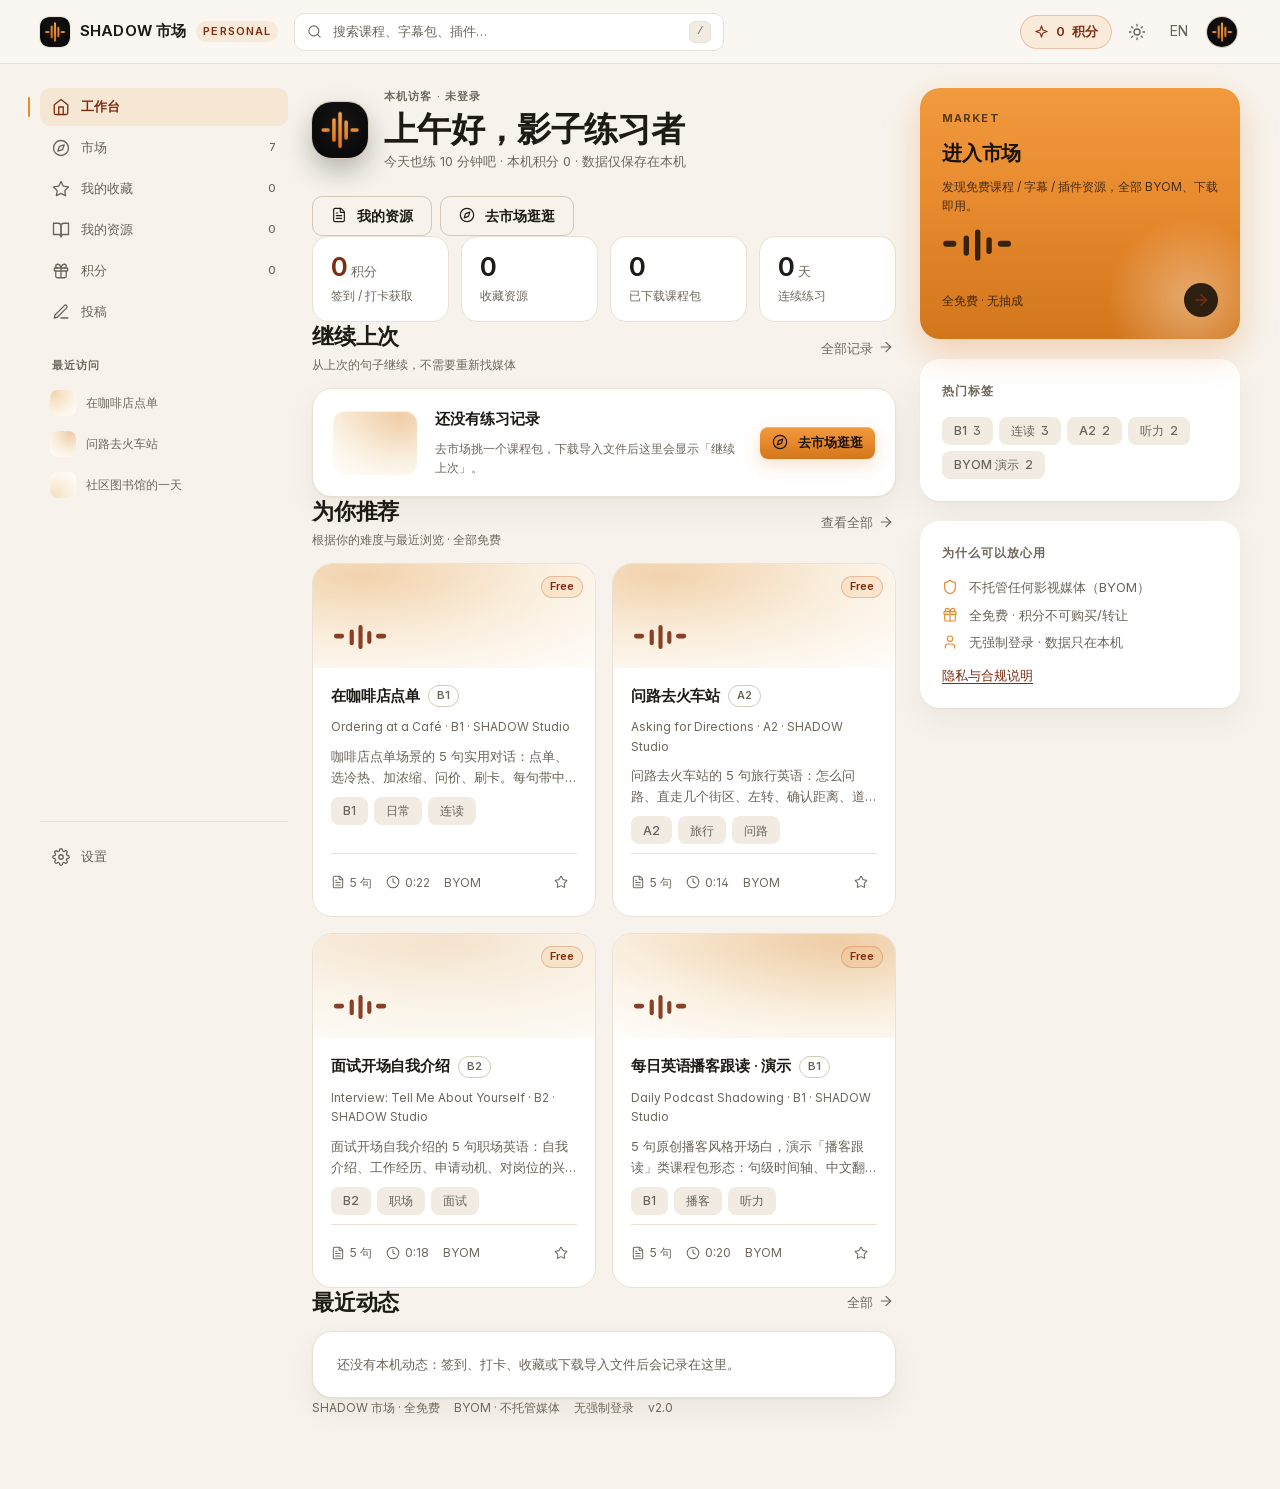
==== commit ac5c9021: "fix(sw): shell/SW 版本 bump v2026.11.03.2（旧缓存自动迁移上线）" ====
--- a/market/index.html
+++ b/market/index.html
@@ -28,6 +28,50 @@
       var dark = pref === 'dark' || (pref === 'system' && window.matchMedia && window.matchMedia('(prefers-color-scheme: dark)').matches);
       document.documentElement.dataset.theme = dark ? 'dark' : 'light';
       document.documentElement.dataset.themePref = pref;
+    })();
+  </script>
+
+  <!-- 旧版 Service Worker 自动迁移：
+       P0 旧 SW 会 cache-first 返回旧 app.js/CSS，与新 index.html 混用会白屏/404。
+       检测到「有 SW 控制 + 壳版本不一致」时清掉本应用缓存并自动刷新一次，避免用户手动清缓存。 -->
+  <script>
+    (function () {
+      var SHELL = '2026.11.03.2';
+      var KEY = 'shadow.market.shell.v1';
+      var stored = null;
+      try { stored = localStorage.getItem(KEY) || null; } catch (e) { /* ignore */ }
+      var hasController = false;
+      try { hasController = !!(navigator.serviceWorker && navigator.serviceWorker.controller); } catch (e) { /* ignore */ }
+      if (stored === SHELL || !hasController) {
+        try { localStorage.setItem(KEY, SHELL); } catch (e) { /* ignore */ }
+        return;
+      }
+      // 旧壳缓存与新资源混用：标记后跳过 app.js，清缓存 + 注销旧 SW，然后自动刷新
+      window.__SHELL_STALE__ = true;
+      try { localStorage.setItem(KEY, SHELL); } catch (e) { /* ignore */ }
+      document.documentElement.style.visibility = 'hidden';
+      var tasks = [];
+      try {
+        tasks.push(navigator.serviceWorker.getRegistrations().then(function (regs) {
+          return Promise.all(regs.map(function (r) { return r.unregister().catch(function () {}); }));
+        }).catch(function () {}));
+      } catch (e) { /* ignore */ }
+      try {
+        if (window.caches) {
+          tasks.push(caches.keys().then(function (keys) {
+            return Promise.all(keys.filter(function (k) { return k.indexOf('shadow-market-') === 0; })
+              .map(function (k) { return caches.delete(k).catch(function () {}); }));
+          }).catch(function () {}));
+        }
+      } catch (e) { /* ignore */ }
+      var done = false;
+      function reload() {
+        if (done) return;
+        done = true;
+        try { location.reload(); } catch (e) { /* ignore */ }
+      }
+      try { Promise.all(tasks).then(reload, reload); } catch (e) { reload(); }
+      setTimeout(reload, 1500);
     })();
   </script>
 
@@ -231,6 +275,15 @@
   <div class="noscript">SHADOW 市场需要 JavaScript 才能浏览资源。请启用 JavaScript，或用 <code>node market/serve.mjs</code> 本地启动后访问。</div>
 </noscript>
 
-<script type="module" src="assets/js/app.js"></script>
+<!-- 旧 SW 迁移中不加载旧脚本（等待自动刷新）；正常访问动态注入，避免旧缓存模块抢先执行 -->
+<script>
+  (function () {
+    if (window.__SHELL_STALE__) return;
+    var s = document.createElement('script');
+    s.type = 'module';
+    s.src = 'assets/js/app.js';
+    document.body.appendChild(s);
+  })();
+</script>
 </body>
 </html>
